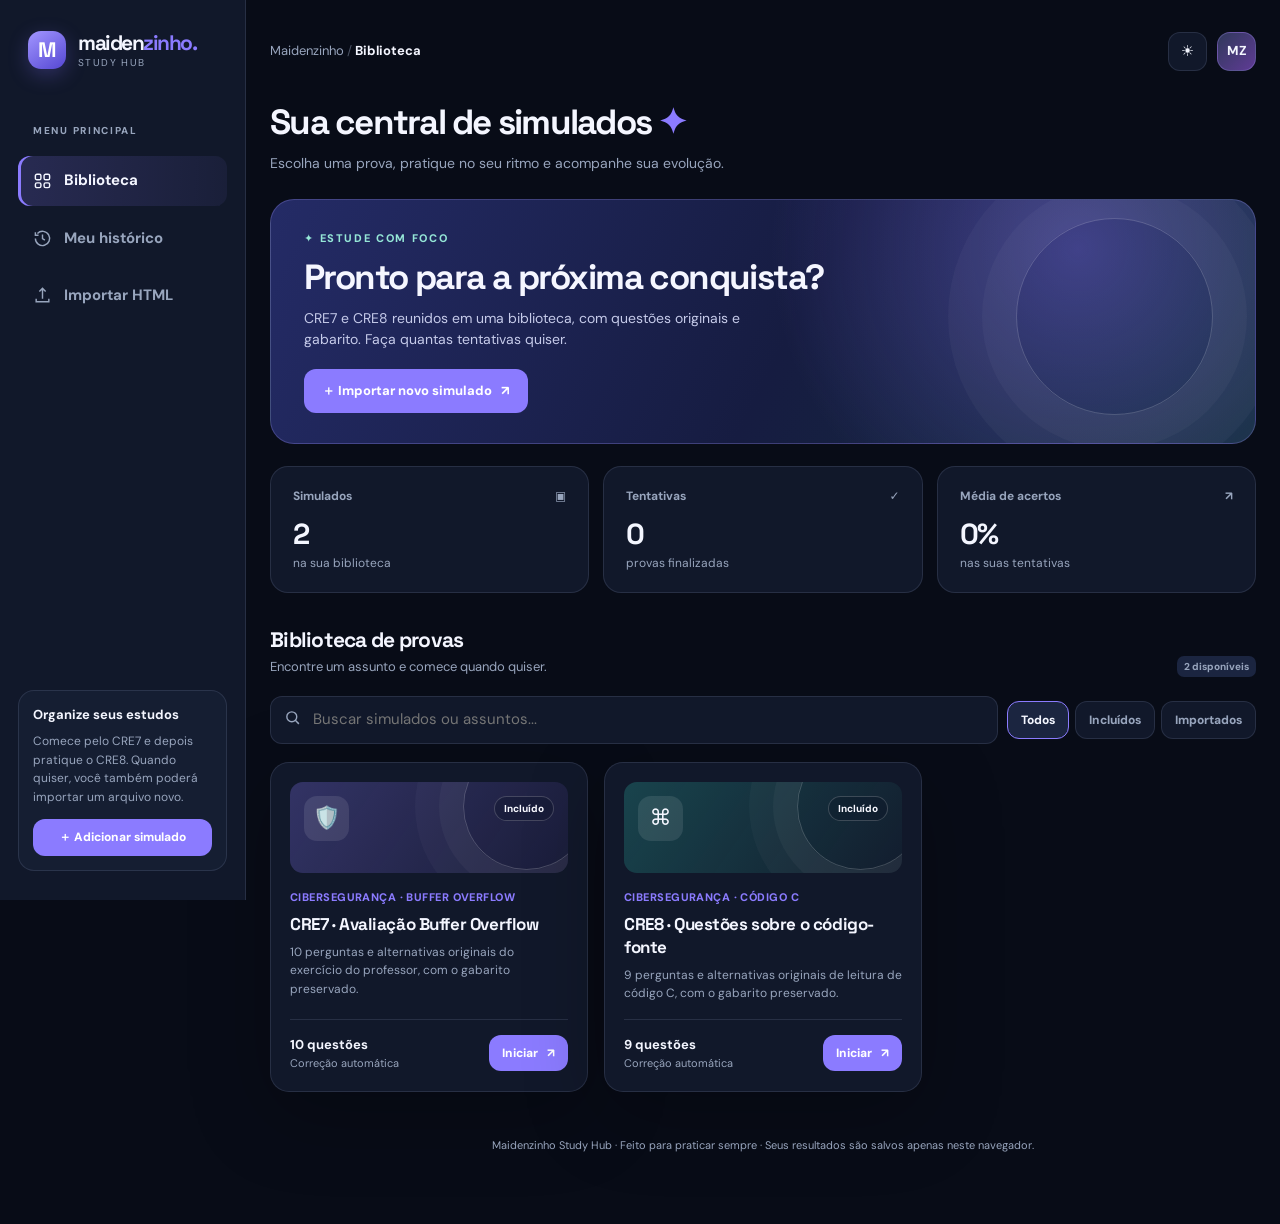
==== simulados/index.html @ 7246db3d "melhorado" ====
<!doctype html><html lang="pt-BR" data-theme="dark"><head><meta charset="UTF-8"><meta name="viewport" content="width=device-width,initial-scale=1"><meta name="theme-color" content="#080c17"><meta name="description" content="Biblioteca dedicada aos simulados CRE7 e CRE8, com correção automática e histórico."><title>Maidenzinho · Simulados</title><style>
@import url('https://fonts.googleapis.com/css2?family=DM+Sans:wght@400;500;600;700;800&family=Space+Grotesk:wght@500;600;700&display=swap');
:root{color-scheme:dark;--bg:#080c17;--panel:#11182a;--panel2:#151e32;--ink:#f4f6ff;--muted:#98a5bd;--line:rgba(170,185,222,.14);--accent:#8b7bff;--accent2:#39d6bf;--ok:#49d9a1;--bad:#ff808f;--warn:#f5c97b;--shadow:0 22px 80px rgba(0,0,0,.25);--input:#0e1524;--chip:#1b2540}
html[data-theme="light"]{color-scheme:light;--bg:#f3f5fb;--panel:#fff;--panel2:#f8faff;--ink:#202942;--muted:#627087;--line:rgba(64,82,128,.15);--accent:#6358dc;--accent2:#087f75;--ok:#088453;--bad:#b63851;--warn:#9c650b;--shadow:0 16px 48px rgba(35,55,105,.07);--input:#f8f9ff;--chip:#f0f1fa}
*{box-sizing:border-box}html{scroll-behavior:smooth}body{margin:0;background:var(--bg);color:var(--ink);font:15px/1.55 'DM Sans',system-ui,sans-serif}button,input,select{font:inherit}button{cursor:pointer}a{color:inherit}button:focus-visible,input:focus-visible,select:focus-visible,.card:focus-visible{outline:3px solid var(--accent);outline-offset:3px}
.shell{display:grid;grid-template-columns:246px minmax(0,1fr);min-height:100vh}.sidebar{border-right:1px solid var(--line);padding:29px 18px;background:var(--panel);position:sticky;top:0;height:100vh;display:flex;flex-direction:column;gap:8px}.brand{display:flex;align-items:center;gap:12px;text-decoration:none;padding:0 10px 34px}.brand-icon{height:38px;width:38px;border-radius:13px;display:grid;place-items:center;color:#fff;font:700 21px 'Space Grotesk',sans-serif;background:linear-gradient(145deg,#a296ff,#5547d3);box-shadow:0 6px 20px #8272ff44}.brand-name{font:700 21px 'Space Grotesk',sans-serif;letter-spacing:-.07em}.brand-name span{color:var(--accent)}.brand small{display:block;font-size:10px;letter-spacing:.14em;color:var(--muted);margin-top:-2px}.side-label{text-transform:uppercase;letter-spacing:.17em;font-size:10px;color:var(--muted);font-weight:800;padding:10px 15px}.nav{border:0;color:var(--muted);background:none;text-align:left;padding:13px 15px;border-radius:12px;display:flex;align-items:center;gap:12px;font-weight:700;width:100%}.nav:hover{background:var(--chip);color:var(--ink)}.nav.active{background:linear-gradient(92deg,rgba(139,123,255,.19),rgba(139,123,255,.07));color:var(--ink);box-shadow:inset 3px 0 var(--accent)}.nav svg{width:19px;height:19px;stroke-width:1.8}.side-bottom{margin-top:auto;border:1px solid var(--line);padding:14px;border-radius:16px;background:var(--panel2)}.side-bottom strong{display:block;font-size:13px}.side-bottom p{font-size:12px;color:var(--muted);margin:7px 0 13px}.side-bottom button{width:100%}.main{min-width:0;padding:32px max(24px,calc((100vw - 1280px)/5)) 70px;max-width:1530px;width:100%;margin:auto}.topbar{display:flex;justify-content:space-between;align-items:center;gap:15px;margin-bottom:32px}.breadcrumbs{font-size:13px;color:var(--muted)}.breadcrumbs b{color:var(--ink);font-weight:700}.topactions{display:flex;align-items:center;gap:10px}.iconbtn{height:39px;width:39px;border:1px solid var(--line);background:var(--panel);color:var(--ink);border-radius:12px;display:grid;place-items:center}.iconbtn:hover{border-color:var(--accent)}.avatar{height:39px;width:39px;border-radius:13px;background:linear-gradient(135deg,#30395b,#5f3b95);border:1px solid #9a89e755;display:grid;place-items:center;font-weight:800;font-size:13px}.main-title{font:700 clamp(26px,3vw,35px)/1.13 'Space Grotesk',sans-serif;letter-spacing:-.05em;margin:0}.sub{color:var(--muted);font-size:14px;margin:10px 0 0}.hero{background:radial-gradient(circle at 82% 20%,rgba(134,112,255,.38),transparent 37%),linear-gradient(117deg,#242b66,#161c41 53%,#152f3f);border:1px solid rgba(167,155,255,.26);border-radius:24px;padding:30px 33px;min-height:210px;position:relative;overflow:hidden;display:flex;align-items:center;margin:25px 0 22px;color:#f5f6ff}.hero:after{content:'';position:absolute;right:42px;top:18px;width:195px;height:195px;border:1px solid #ffffff30;border-radius:50%;box-shadow:0 0 0 34px #ffffff08,0 0 0 68px #ffffff08}.hero .hero-copy{position:relative;z-index:1;max-width:570px}.hero .eyebrow{font-size:11px;font-weight:800;letter-spacing:.15em;color:#95e7d7;text-transform:uppercase}.hero h2{font:700 clamp(26px,3vw,35px)/1.15 'Space Grotesk',system-ui,sans-serif;letter-spacing:-.045em;margin:10px 0}.hero p{color:#c6cbea;max-width:480px;margin:0 0 18px;font-size:14px}.btn{display:inline-flex;align-items:center;justify-content:center;gap:9px;border:1px solid transparent;background:var(--accent);color:white;border-radius:12px;padding:11px 17px;font-size:13px;font-weight:800;text-decoration:none;white-space:nowrap;transition:filter .15s,transform .15s}.btn:hover{filter:brightness(1.1);transform:translateY(-1px)}.btn.secondary{color:var(--ink);background:var(--panel2);border-color:var(--line)}.btn.ghost{color:var(--ink);background:transparent;border-color:var(--line)}.btn.text{background:transparent;color:var(--accent);border:0;padding:5px 0}.btn.small{padding:8px 12px;font-size:12px}.btn:disabled{opacity:.5;cursor:not-allowed;transform:none}.stats{display:grid;grid-template-columns:repeat(3,minmax(0,1fr));gap:14px;margin:20px 0 33px}.stat{background:var(--panel);border:1px solid var(--line);border-radius:18px;padding:20px 22px;min-width:0}.stat-top{font-weight:700;color:var(--muted);font-size:12px;display:flex;justify-content:space-between;align-items:center}.stat-top svg{width:19px;height:19px;stroke:var(--accent)}.stat-value{font:700 29px 'Space Grotesk',system-ui,sans-serif;margin:9px 0 2px;letter-spacing:-.055em}.stat-desc{font-size:12px;color:var(--muted)}.section-head{display:flex;justify-content:space-between;align-items:end;gap:20px;margin-bottom:19px}.section-head h2{font:700 21px 'Space Grotesk',system-ui,sans-serif;letter-spacing:-.035em;margin:0 0 4px}.section-head p{color:var(--muted);font-size:13px;margin:0}.toolbar{display:flex;gap:9px;align-items:center;flex-wrap:wrap;margin-bottom:18px}.searchbox{position:relative;flex:1;min-width:220px}.searchbox svg{position:absolute;top:13px;left:14px;width:17px;height:17px;color:var(--muted)}.searchbox input,.field{width:100%;border:1px solid var(--line);border-radius:12px;background:var(--panel);color:var(--ink);padding:11px 13px;outline:0}.searchbox input{padding-left:42px}.searchbox input:focus,.field:focus{border-color:var(--accent)}.filters{display:flex;gap:6px;flex-wrap:wrap}.chip{padding:9px 13px;border:1px solid var(--line);background:var(--panel);color:var(--muted);border-radius:12px;font-size:12px;font-weight:800}.chip.active{background:var(--chip);border-color:var(--accent);color:var(--ink)}.cards{display:grid;grid-template-columns:repeat(3,minmax(0,1fr));gap:16px}.quiz-card{min-width:0;display:flex;flex-direction:column;background:var(--panel);border:1px solid var(--line);border-radius:19px;padding:19px;transition:transform .15s,border-color .15s;box-shadow:var(--shadow)}.quiz-card:hover{transform:translateY(-3px);border-color:rgba(139,123,255,.55)}.card-art{height:91px;border-radius:13px;margin-bottom:16px;display:flex;justify-content:space-between;align-items:flex-start;padding:14px;background:linear-gradient(125deg,rgba(139,123,255,.28),rgba(94,68,171,.12));position:relative;overflow:hidden}.card-art::after{content:'';position:absolute;right:-22px;top:-39px;width:125px;height:125px;border:1px solid #ffffff33;border-radius:50%;box-shadow:0 0 0 24px #ffffff09,0 0 0 48px #ffffff07}.card-art.teal{background:linear-gradient(125deg,rgba(49,208,188,.24),rgba(39,99,101,.08))}.card-art.orange{background:linear-gradient(125deg,rgba(244,169,99,.22),rgba(117,63,85,.1))}.card-art.blue{background:linear-gradient(125deg,rgba(65,135,227,.25),rgba(59,57,141,.12))}.art-icon{width:45px;height:45px;border-radius:13px;background:#ffffff19;display:grid;place-items:center;font-size:22px}.origin{background:#09102245;border:1px solid #ffffff30;border-radius:999px;padding:4px 9px;font-size:10px;font-weight:800;color:#f7f8ff;z-index:1}.cardmeta{font-size:11px;font-weight:800;letter-spacing:.04em;color:var(--accent);text-transform:uppercase}.quiz-card h3{font:700 17px/1.35 'Space Grotesk',system-ui,sans-serif;margin:7px 0;letter-spacing:-.025em}.quiz-card p{color:var(--muted);font-size:12px;line-height:1.55;margin:0 0 15px;flex:1;min-height:38px}.card-foot{display:flex;justify-content:space-between;align-items:center;gap:10px;border-top:1px solid var(--line);padding-top:15px}.details{color:var(--muted);font-size:11px}.details strong{font-size:13px;color:var(--ink)}.card-actions{display:flex;gap:7px;align-items:center}.tiny-action{border:0;background:transparent;color:var(--muted);font-size:17px;padding:7px;border-radius:9px}.tiny-action:hover{background:var(--chip);color:var(--ink)}.empty{background:var(--panel);border:1px dashed var(--line);text-align:center;border-radius:18px;padding:40px 20px;color:var(--muted)}.empty h3{color:var(--ink);margin:8px 0}.notice{border:1px solid var(--line);border-radius:13px;background:var(--panel2);padding:12px 15px;font-size:12px;color:var(--muted)}.notice b{color:var(--ink)}
.view[hidden]{display:none!important}.drop{border:2px dashed rgba(139,123,255,.37);background:linear-gradient(135deg,rgba(139,123,255,.08),rgba(57,214,191,.035));border-radius:19px;padding:42px 25px;text-align:center;cursor:pointer}.drop.drag{border-color:var(--accent2);background:rgba(57,214,191,.1)}.drop .dropicon{font-size:37px;margin-bottom:10px}.drop h3{margin:0 0 5px;font:700 20px 'Space Grotesk'}.drop p{color:var(--muted);font-size:13px}.import-cols{display:grid;grid-template-columns:1.1fr 1fr;gap:18px;margin-top:18px}.panel{border:1px solid var(--line);border-radius:18px;background:var(--panel);padding:22px}.panel h3{margin:0 0 10px;font:700 17px 'Space Grotesk'}.panel p,.panel li{font-size:13px;color:var(--muted)}.panel code{font-size:12px;color:var(--accent2)}.history-row{display:flex;align-items:center;gap:15px;padding:18px 4px;border-bottom:1px solid var(--line)}.history-bubble{border-radius:12px;height:42px;width:42px;display:grid;place-items:center;background:var(--chip);font-size:19px}.history-name{font-weight:800;font-size:14px}.history-date{font-size:12px;color:var(--muted)}.history-score{margin-left:auto;text-align:right}.history-score strong{display:block;font:700 21px 'Space Grotesk'}.tag{display:inline-block;background:var(--chip);border-radius:7px;padding:3px 7px;font-size:10px;color:var(--muted);font-weight:800}
.runner-shell{display:grid;grid-template-columns:minmax(0,1fr) 245px;gap:19px;align-items:start}.exam-head{border:1px solid var(--line);border-radius:18px;background:var(--panel);padding:19px 23px;margin-bottom:15px}.exam-head h2{font:700 23px 'Space Grotesk',system-ui,sans-serif;letter-spacing:-.04em;margin:6px 0}.progress-track{height:7px;background:var(--chip);border-radius:999px;overflow:hidden;margin:14px 0 7px}.progress-fill{height:100%;background:linear-gradient(90deg,var(--accent),var(--accent2));transition:width .2s}.exam-toolbar{display:flex;justify-content:space-between;align-items:center;gap:10px;color:var(--muted);font-size:12px;font-weight:700}.question-wrap{background:var(--panel);border:1px solid var(--line);padding:26px;border-radius:18px;min-height:340px}.q-kicker{font-weight:800;letter-spacing:.12em;text-transform:uppercase;color:var(--accent);font-size:11px}.q-text{font-size:17px;line-height:1.64;font-weight:700;margin:12px 0 24px;white-space:pre-wrap;overflow-wrap:anywhere}.q-text code,.opt-text code{font:13px/1.6 ui-monospace,SFMono-Regular,Consolas,monospace;background:var(--input);border:1px solid var(--line);padding:2px 5px;border-radius:5px;color:var(--accent2)}.q-text pre{background:#0c1426;color:#e9f0ff;border:1px solid #273850;border-radius:12px;padding:15px;white-space:pre-wrap;overflow-wrap:anywhere;font:13px/1.55 ui-monospace,SFMono-Regular,Consolas,monospace;overflow:auto}.opt{display:flex;gap:13px;align-items:flex-start;padding:14px 15px;border-radius:12px;border:1px solid var(--line);margin-bottom:10px;cursor:pointer;transition:background .15s,border-color .15s}.opt:hover{border-color:var(--accent)}.opt input{accent-color:var(--accent);margin-top:5px;flex:none}.opt.selected{border-color:var(--accent);background:rgba(139,123,255,.09)}.opt.good{border-color:var(--ok);background:rgba(73,217,161,.1)}.opt.bad{border-color:var(--bad);background:rgba(255,128,143,.08)}.opt .letter{font-weight:900;font-size:12px;flex:none;background:var(--chip);width:25px;height:25px;border-radius:8px;display:grid;place-items:center}.opt-text{font-size:13px;line-height:1.6;white-space:pre-wrap;overflow-wrap:anywhere}.feedback{padding:15px;background:var(--panel2);border:1px solid var(--line);border-radius:13px;font-size:13px;margin-top:18px}.feedback h4{margin:0 0 5px}.feedback p{margin:5px 0;color:var(--muted)}.runner-actions{display:flex;justify-content:space-between;gap:10px;margin:16px 0}.runner-actions .right{display:flex;gap:8px}.side-exam{background:var(--panel);border:1px solid var(--line);border-radius:18px;padding:18px;position:sticky;top:24px}.side-exam h3{margin:0;font:700 16px 'Space Grotesk'}.side-exam p{font-size:12px;color:var(--muted);margin:5px 0 15px}.q-grid{display:grid;grid-template-columns:repeat(5,1fr);gap:7px}.qnav{aspect-ratio:1;border-radius:9px;border:1px solid var(--line);background:var(--panel2);color:var(--muted);font-size:12px;font-weight:800}.qnav.answered{color:var(--ink);background:rgba(139,123,255,.17);border-color:#8b7bff70}.qnav.current{border:2px solid var(--accent)}.qnav.right{background:rgba(73,217,161,.14);border-color:var(--ok)}.qnav.wrong{background:rgba(255,128,143,.1);border-color:var(--bad)}.qnav.flagged:after{content:'•';color:var(--warn);position:absolute;transform:translate(7px,-8px)}.qnav{position:relative}.status-key{display:flex;flex-wrap:wrap;gap:9px;margin-top:14px;color:var(--muted);font-size:10px}.status-key span{display:flex;align-items:center;gap:5px}.dot{height:7px;width:7px;border-radius:3px;background:var(--chip);border:1px solid var(--line)}.dot.purple{background:var(--accent)}.dot.green{background:var(--ok)}.result-head{text-align:center;padding:34px 20px;background:radial-gradient(circle at 50% 15%,rgba(139,123,255,.14),transparent 47%),var(--panel);border:1px solid var(--line);border-radius:20px}.result-score{font:800 68px/1 'Space Grotesk',system-ui,sans-serif;letter-spacing:-.06em;margin:14px 0}.result-head h2{font:700 25px 'Space Grotesk',system-ui,sans-serif;margin:0 0 8px}.result-head p{color:var(--muted);margin:0 0 20px}.result-metrics{display:flex;justify-content:center;gap:10px;flex-wrap:wrap;margin:18px 0}.metric{padding:12px 18px;background:var(--panel2);border-radius:12px;min-width:115px}.metric b{font-size:17px;display:block}.metric span{color:var(--muted);font-size:11px}.result-review{margin-top:22px}.result-review details{border:1px solid var(--line);background:var(--panel);border-radius:12px;padding:14px 16px;margin:8px 0}.result-review summary{cursor:pointer;font-weight:700;font-size:13px}.result-review p{font-size:12px;color:var(--muted);white-space:pre-wrap}.modal-back{position:fixed;inset:0;background:#040818bd;backdrop-filter:blur(8px);z-index:10;display:grid;place-items:center;padding:15px}.modal-back[hidden]{display:none}.modal{border:1px solid var(--line);background:var(--panel);border-radius:20px;width:min(960px,100%);height:min(770px,92vh);box-shadow:0 35px 100px #0008;display:flex;flex-direction:column;overflow:hidden}.modal-top{display:flex;justify-content:space-between;align-items:center;padding:15px 20px;border-bottom:1px solid var(--line)}.modal-top strong{font:700 18px 'Space Grotesk'}.legacy-frame{width:100%;flex:1;border:0;background:white}.toast{position:fixed;right:22px;bottom:21px;background:#26335b;color:#fff;border:1px solid #a397ff88;border-radius:13px;padding:13px 17px;box-shadow:0 10px 30px #0005;z-index:20;font-size:13px;max-width:350px}.toast[hidden]{display:none}.footer{margin-top:45px;text-align:center;color:var(--muted);font-size:11px}
@media(max-width:1180px){.cards{grid-template-columns:repeat(2,minmax(0,1fr))}}@media(max-width:900px){.shell{grid-template-columns:1fr}.sidebar{position:static;height:auto;flex-direction:row;align-items:center;gap:5px;padding:12px 16px;overflow:auto}.brand{padding:0;margin-right:auto}.brand small,.side-label,.side-bottom{display:none}.nav{width:auto;padding:10px 12px;white-space:nowrap;font-size:12px}.nav svg{width:16px}.main{padding:24px 18px 60px}.runner-shell{grid-template-columns:1fr}.side-exam{position:static;order:-1}.q-grid{grid-template-columns:repeat(10,1fr)}.hero:after{right:-90px}}@media(max-width:640px){.sidebar{gap:1px}.brand-icon{width:34px;height:34px}.brand-name{font-size:18px}.nav{font-size:0;gap:0;padding:11px}.nav svg{width:20px;height:20px}.topbar{margin-bottom:24px}.hero{padding:25px 21px;min-height:230px}.hero:after{opacity:.55}.hero-copy{max-width:95%}.stats{grid-template-columns:repeat(3,1fr);gap:8px}.stat{padding:12px}.stat-value{font-size:24px}.stat-desc{font-size:10px}.stat-top{font-size:10px}.stat-top svg{display:none}.cards{grid-template-columns:1fr}.section-head{align-items:start;flex-direction:column}.import-cols{grid-template-columns:1fr}.question-wrap{padding:18px}.q-text{font-size:15px}.runner-actions{flex-wrap:wrap}.q-grid{grid-template-columns:repeat(7,1fr)}.history-row{gap:10px}.side-exam{padding:13px}.btn{padding:10px 12px}.topactions .avatar{display:none}}@media(prefers-reduced-motion:reduce){*{scroll-behavior:auto!important;transition:none!important}}@media print{.sidebar,.topbar,.runner-actions,.side-exam,.toast{display:none!important}.shell{display:block}.main{padding:0}.question-wrap{break-inside:avoid}}

</style></head><body>
<div class="shell"><aside class="sidebar"><a class="brand" href="index.html"><span class="brand-icon">M</span><span><span class="brand-name">maiden<span>zinho.</span></span><small>STUDY HUB</small></span></a><div class="side-label">MENU PRINCIPAL</div>
<button class="nav active" data-view="library"><svg viewBox="0 0 24 24" fill="none" stroke="currentColor"><rect x="3" y="4" width="7" height="7" rx="2"/><rect x="14" y="4" width="7" height="7" rx="2"/><rect x="3" y="15" width="7" height="6" rx="2"/><rect x="14" y="15" width="7" height="6" rx="2"/></svg>Biblioteca</button>
<button class="nav" data-view="history"><svg viewBox="0 0 24 24" fill="none" stroke="currentColor"><path d="M3 12a9 9 0 1 0 2.6-6.4M3 4v4h4M12 7v5l3 2"/></svg>Meu histórico</button>
<button class="nav" data-view="import"><svg viewBox="0 0 24 24" fill="none" stroke="currentColor"><path d="M12 16V3m-4 4 4-4 4 4M4 16v4h16v-4"/></svg>Importar HTML</button><div class="side-bottom"><strong>Organize seus estudos</strong><p>Comece pelo CRE7 e depois pratique o CRE8. Quando quiser, você também poderá importar um arquivo novo.</p><button class="btn small" data-view="import">＋ Adicionar simulado</button></div></aside>
<main class="main"><div class="topbar"><div class="breadcrumbs">Maidenzinho <span style="opacity:.45">/</span> <b id="crumb">Biblioteca</b></div><div class="topactions"><button class="iconbtn" id="theme-btn" aria-label="Alternar tema" title="Modo claro/escuro">☀</button><div class="avatar" title="Minha área de estudos">MZ</div></div></div>
<section class="view" id="view-library"><header><h1 class="main-title">Sua central de simulados <span style="color:var(--accent)">✦</span></h1><p class="sub">Escolha uma prova, pratique no seu ritmo e acompanhe sua evolução.</p></header><div class="hero"><div class="hero-copy"><div class="eyebrow">✦ ESTUDE COM FOCO</div><h2>Pronto para a próxima conquista?</h2><p>CRE7 e CRE8 reunidos em uma biblioteca, com questões originais e gabarito. Faça quantas tentativas quiser.</p><button class="btn" data-view="import">＋ Importar novo simulado <span>↗</span></button></div></div>
<div class="stats"><div class="stat"><div class="stat-top">Simulados <span>▣</span></div><div class="stat-value" id="stat-quizzes">2</div><div class="stat-desc">na sua biblioteca</div></div><div class="stat"><div class="stat-top">Tentativas <span>✓</span></div><div class="stat-value" id="stat-done">0</div><div class="stat-desc">provas finalizadas</div></div><div class="stat"><div class="stat-top">Média de acertos <span>↗</span></div><div class="stat-value" id="stat-avg">0%</div><div class="stat-desc">nas suas tentativas</div></div></div>
<div class="section-head"><div><h2>Biblioteca de provas</h2><p>Encontre um assunto e comece quando quiser.</p></div><span class="tag" id="card-count">Carregando...</span></div><div class="toolbar"><div class="searchbox"><svg viewBox="0 0 24 24" fill="none" stroke="currentColor" stroke-width="2"><circle cx="11" cy="11" r="7"/><path d="m16 16 5 5"/></svg><input id="search" type="search" aria-label="Buscar simulados" placeholder="Buscar simulados ou assuntos..." autocomplete="off"></div><div class="filters"><button class="chip active" data-filter="Todos">Todos</button><button class="chip" data-filter="Incluídos">Incluídos</button><button class="chip" data-filter="Importados">Importados</button></div></div><div id="library-cards" class="cards"></div></section>
<section class="view" id="view-import" hidden><h1 class="main-title">Importar simulados</h1><p class="sub" style="margin-bottom:23px">Se quiser estudar outras provas futuramente, importe um HTML ou JSON manualmente. A biblioteca inicial contém somente CRE7 e CRE8.</p><input type="file" id="file-input" accept=".html,.htm,.json,text/html,application/json" multiple hidden><div class="drop" id="drop-zone" role="button" tabindex="0"><div class="dropicon">📤</div><h3>Arraste arquivos HTML para cá</h3><p>Ou clique para escolher um ou mais arquivos do computador.</p><button class="btn">Escolher arquivos</button><p style="font-size:11px;margin-bottom:0">Aceita .html, .htm e .json</p></div><div class="import-cols"><div class="panel"><h3>✨ Formatos compatíveis</h3><p><b>HTML de questões</b> com lista <code>const DATA = [...]</code>; HTML com <code>&lt;script id="quiz-data" type="application/json"&gt;</code>; e JSON com perguntas/alternativas/gabaritos.</p><p>Se o HTML possuir outro sistema de questões, ele abrirá no <b>visualizador de HTML original</b>, sem executar scripts com acesso aos dados deste portal.</p></div><div class="panel"><h3>💾 Onde os arquivos ficam?</h3><p>Os arquivos importados são mantidos no armazenamento local do navegador (IndexedDB). Não são enviados automaticamente ao GitHub nem compartilhados com outros aparelhos.</p><p>A importação é local neste navegador. O catálogo inicial desta versão contém apenas CRE7 e CRE8.</p></div></div><div class="panel" style="margin-top:16px"><h3>Modelo para criar novas provas</h3><p>Os simulados <code>cre7.html</code> e <code>cre8.html</code> estão incluídos e disponíveis separadamente.</p><a class="btn secondary small" href="cre7.html">Abrir CRE7 ↗</a> <a class="btn secondary small" href="cre8.html">Abrir CRE8 ↗</a></div></section>
<section class="view" id="view-history" hidden><div class="section-head"><div><h1 class="main-title">Seu histórico</h1><p class="sub">Suas tentativas e evolução ficam disponíveis neste navegador.</p></div><button id="clear-history" class="btn secondary small">Limpar histórico</button></div><div class="panel" id="history-list"></div></section>
<section class="view" id="view-exam" hidden><div class="exam-head"><div class="exam-toolbar"><span id="exam-sub">Simulado</span><button class="btn text" id="btn-back">← Voltar à biblioteca</button></div><h2 id="exam-title">Simulado</h2><div class="progress-track"><div class="progress-fill" id="exam-progress" style="width:0%"></div></div><div class="exam-toolbar"><span id="exam-count">0 respondidas</span><span>⏱ <span id="exam-time">00:00</span></span></div></div><div class="runner-shell"><div><div class="question-wrap"><div class="exam-toolbar"><span id="exam-index">QUESTÃO 1 / 10</span><span id="q-mode">Assinale uma alternativa</span></div><div class="q-text" id="question-text"></div><div id="option-list"></div><div class="feedback" id="feedback" hidden></div></div><div class="runner-actions"><button id="btn-flag" class="btn secondary">☆ Marcar para revisar</button><div class="right"><button id="btn-prev" class="btn secondary">← Anterior</button><button id="btn-next" class="btn">Próxima →</button></div></div><button id="btn-finish" class="btn" style="width:100%;background:linear-gradient(110deg,#7666ed,#4eaeaa)">Finalizar e corrigir prova ✓</button></div><aside class="side-exam"><h3>Navegue pelas questões</h3><p>Você pode responder em qualquer ordem.</p><div class="q-grid" id="qnav-grid"></div><div class="status-key"><span><i class="dot purple"></i>Respondida</span><span><i class="dot"></i>Pendente</span></div><p><b id="nav-remaining">0 pendentes</b></p></aside></div></section>
<section class="view" id="view-result" hidden><div class="result-head"><div style="font-size:40px">🏅</div><h2>Simulado finalizado!</h2><p id="result-name">Simulado</p><div class="result-score" id="result-score">0%</div><b id="result-label">0/10 acertos</b><div class="result-metrics"><div class="metric"><b id="result-correct">0</b><span>Corretas</span></div><div class="metric"><b id="result-wrong">0</b><span>Incorretas</span></div><div class="metric"><b id="result-pending">0</b><span>Em branco</span></div><div class="metric"><b id="result-duration">00:00</b><span>Tempo</span></div></div><div style="display:flex;gap:10px;justify-content:center;flex-wrap:wrap"><button class="btn" id="result-review">Revisar questões</button><button class="btn secondary" id="result-library">Voltar à biblioteca</button></div></div><div class="result-review"><div class="section-head"><div><h2>Correção comentada</h2><p>Confira questão por questão e identifique os pontos de revisão.</p></div></div><div id="review-list"></div></div></section><footer class="footer">Maidenzinho Study Hub · Feito para praticar sempre · Seus resultados são salvos apenas neste navegador.</footer></main></div>
<div class="modal-back" id="legacy-modal" hidden><div class="modal"><div class="modal-top"><strong id="legacy-title">HTML original</strong><div style="display:flex;gap:9px"><a id="legacy-original" href="#" target="_blank" rel="noopener" class="btn secondary small">Abrir página original ↗</a><button class="iconbtn" id="close-legacy" aria-label="Fechar">✕</button></div></div><iframe class="legacy-frame" id="legacy-frame" title="Simulado HTML original" sandbox="allow-scripts allow-forms allow-modals" referrerpolicy="no-referrer"></iframe></div></div><div class="toast" id="toast" role="status" hidden></div>
<script id="embedded-quizzes" type="application/json">[{"id": "cre7", "title": "CRE7 · Avaliação Buffer Overflow", "desc": "10 perguntas e alternativas originais do exercício do professor, com o gabarito preservado.", "category": "Cibersegurança · Buffer overflow", "art": "purple", "questions": [{"cre": "CRE7", "no": 1, "q": "O que acontece quando o usuário digita mais de 9 caracteres (sem contar o '\\0') no campo de nome de usuário?", "options": ["O programa automaticamente trunca a entrada para 9 caracteres e adiciona o terminador '\\0', descartando os caracteres extras que foram digitados pelo usuário no terminal.", "A função scanf retorna um código de erro e o programa continua solicitando o nome de usuário até que o usuário digite uma entrada com no máximo 9 caracteres válidos.", "Os caracteres excedentes são escritos além do limite do array buffer_usuario, invadindo a área de memória da variável seguinte, que é a variável senha contendo \"s3nha\".", "Um erro de execução (segmentation fault) ocorre imediatamente, fazendo com que o programa seja encerrado pelo sistema operacional antes de processar a entrada do usuário.", "Os caracteres extras são armazenados em um buffer temporário do sistema operacional e serão lidos na próxima chamada de scanf, preenchendo automaticamente o campo senha."], "correct": 2}, {"cre": "CRE7", "no": 2, "q": "Qual é o impacto de segurança mais grave desta vulnerabilidade de buffer overflow no contexto deste programa de autenticação?", "options": ["Permite bypass completo da autenticação, onde um atacante pode ganhar acesso ao sistema definindo sua própria senha através do overflow, comprometendo totalmente a segurança do controle de acesso.", "Causa negação de serviço (DoS) ao corromper a memória do programa, fazendo com que ele trave constantemente e impedindo que usuários legítimos consigam fazer login no sistema.", "Expõe a senha original \"s3nha\" na memória para outros processos do sistema, permitindo que programas maliciosos leiam credenciais através de ataques de leitura de memória compartilhada.", "Permite a execução de código arbitrário através da injeção de shellcode no buffer, dando ao atacante controle total sobre o sistema operacional e acesso root ao servidor.", "Corrompe o arquivo de log do sistema ao sobrescrever ponteiros de arquivo, impedindo a auditoria de acessos e impossibilitando a detecção de tentativas de invasão não autorizadas."], "correct": 0}, {"cre": "CRE7", "no": 3, "q": "Se um atacante digitar \"AAAAAAAAAA123456\" (10 As seguidos de \"123456\") como nome de usuário, o que acontecerá com a variável senha?", "options": ["A variável senha conterá \"AAAAAAAAAAa\" devido ao overflow parcial, onde apenas os primeiros caracteres são sobrescritos e o resto do valor original é preservado na memória.", "A variável senha manterá seu valor original \"s3nha\" intacto, pois está protegida por um mecanismo de segurança do compilador que impede a sobrescrita de strings inicializadas.", "A variável senha se tornará uma string vazia, pois o overflow causa a inserção de múltiplos caracteres nulos '\\0' que terminam a string prematuramente no primeiro byte.", "A variável senha apontará para um endereço de memória inválido, causando um erro quando a função strcmp tentar acessá-la para fazer a comparação com buffer_senha.", "A variável senha será sobrescrita e passará a conter \"123456\" (com o '\\0' implícito), substituindo completamente o valor original \"s3nha\" que estava armazenado anteriormente."], "correct": 4}, {"cre": "CRE7", "no": 4, "q": "Se o programa fosse compilado com proteções modernas como stack canaries, como isso afetaria a exploração do buffer overflow?", "options": ["Os stack canaries criariam cópias de backup de todas as variáveis antes de cada scanf, restaurando os valores originais caso um overflow seja detectado após a leitura.", "Os stack canaries reorganizariam automaticamente as variáveis na memória em tempo de execução, colocando buffers após variáveis críticas para prevenir que overflows as alcancem.", "Os stack canaries criptografariam todas as strings na pilha, incluindo senhas, tornando impossível para o atacante saber qual valor usar para sobrescrever a variável senha.", "Os stack canaries limitariam automaticamente todas as operações de scanf para o tamanho correto do buffer, convertendo scanf(\"%s\") em scanf(\"%9s\") durante a compilação.", "Os stack canaries detectariam a modificação não autorizada da pilha causada pelo overflow e abortariam o programa antes que o atacante pudesse explorar a vulnerabilidade com sucesso."], "correct": 4}, {"cre": "CRE7", "no": 5, "q": "Por que a organização sequencial das variáveis buffer_usuario, senha e buffer_senha na memória é crítica para esta vulnerabilidade?", "options": ["Porque a função strcmp compara não apenas buffer_senha com senha, mas também verifica buffer_usuario, criando uma dependência entre todas as três variáveis do programa.", "Porque o sistema operacional aloca essas variáveis em páginas de memória protegidas, e a ordem determina quais permissões de leitura e escrita cada variável receberá na execução.", "Porque em C as variáveis locais são alocadas sequencialmente na pilha, permitindo que o overflow de buffer_usuario sobrescreva o conteúdo de senha, alterando a senha correta do sistema.", "Porque a biblioteca string.h requer que todas as variáveis do tipo char array sejam declaradas em sequência para que as funções de manipulação de strings funcionem corretamente.", "Porque o compilador otimiza o código colocando essas variáveis em registradores adjacentes, fazendo com que uma sobrescreva a outra quando há overflow de dados no processador."], "correct": 2}, {"cre": "CRE7", "no": 6, "q": "Após explorar o buffer overflow alterando a senha através do campo de usuário, o que o atacante precisa digitar no campo senha para conseguir acesso?", "options": ["O atacante precisa digitar uma string vazia ou apenas espaços em branco, pois o overflow insere caracteres nulos que fazem ambas as variáveis serem interpretadas como vazias.", "O atacante não precisa digitar nada no campo senha, pode apenas pressionar Enter, pois o overflow faz com que buffer_senha e senha apontem para o mesmo endereço.", "O atacante precisa digitar exatamente a mesma sequência de caracteres que ele usou para sobrescrever a variável senha através do overflow, garantindo que strcmp retorne 0.", "O atacante deve digitar a senha original \"s3nha\", pois o buffer overflow apenas desabilita a verificação de senha mas não altera o valor esperado pela comparação.", "O atacante pode digitar qualquer senha, pois o buffer overflow corrompe a função strcmp, fazendo com que ela sempre retorne 0 independentemente dos valores comparados."], "correct": 2}, {"cre": "CRE7", "no": 7, "q": "Se um atacante souber que pode sobrescrever a senha mas não souber a ordem exata das variáveis na memória, qual estratégia ele poderia usar?", "options": ["Ele poderia testar diferentes tamanhos de entrada no campo usuário, começando com 10 caracteres e aumentando gradualmente, observando quando consegue alterar o comportamento do programa.", "Ele deveria compilar o mesmo código em seu computador com as mesmas flags, pois o layout de memória é determinado pelo código fonte e será idêntico em qualquer compilação.", "Ele poderia usar caracteres especiais como '\\n' e '\\t' no nome de usuário, pois esses caracteres fazem o scanf pular variáveis na memória e escrever diretamente na senha.", "Ele precisaria necessariamente ter acesso ao binário compilado para usar um debugger, pois é impossível explorar buffer overflow sem conhecer os endereços exatos de memória.", "Ele poderia inserir instruções assembly no campo de usuário que seriam executadas pelo processador, permitindo ler o conteúdo da memória e descobrir onde está a senha."], "correct": 0}, {"cre": "CRE7", "no": 8, "q": "Por que este tipo de vulnerabilidade é mais comum em linguagem C do que em linguagens de alto nível como Python ou Java?", "options": ["Porque C é uma linguagem compilada e os erros ocorrem em tempo de execução, enquanto Python e Java são interpretadas e detectam esses erros durante a fase de interpretação do código.", "Porque C foi desenvolvida antes dos padrões de segurança modernos serem estabelecidos, enquanto Python e Java foram criadas após 2001 quando buffer overflow já era conhecido.", "Porque C armazena strings na pilha (stack) que é vulnerável a overflow, enquanto Python e Java armazenam todas as strings no heap que possui proteções automáticas do sistema.", "Porque C usa codificação ASCII para strings enquanto Python e Java usam Unicode, e a codificação Unicode possui proteções internas contra overflow que impedem esse tipo de ataque.", "Porque C não possui verificação automática de limites de arrays, permitindo escrita além dos limites alocados, enquanto linguagens modernas verificam limites e lançam exceções em overflows."], "correct": 4}, {"cre": "CRE7", "no": 9, "q": "Qual seria a correção mais adequada para prevenir o buffer overflow neste programa?", "options": ["Converter todas as variáveis char array para ponteiros char alocados dinamicamente com malloc, permitindo que o tamanho seja ajustado conforme necessário durante a execução.", "Declarar as variáveis em ordem diferente, colocando buffer_senha antes de senha e buffer_usuario depois, impedindo que o overflow alcance a variável crítica do sistema.", "Usar scanf(\"%9s\", buffer_usuario) e scanf(\"%9s\", buffer_senha) para limitar a leitura a 9 caracteres, preservando espaço para o terminador nulo '\\0' nos buffers de tamanho 10.", "Adicionar uma chamada para fflush(stdin) após cada scanf para limpar o buffer de entrada e garantir que caracteres extras não sejam processados nas leituras seguintes.", "Aumentar o tamanho dos buffers para 100 caracteres cada, tornando muito mais difícil para um atacante inserir strings grandes o suficiente para causar overflow na prática."], "correct": 2}, {"cre": "CRE7", "no": 10, "q": "Por que a função scanf(\"%s\") é considerada insegura para leitura de strings em buffers de tamanho fixo?", "options": ["Porque scanf(\"%s\") não limita a quantidade de caracteres lidos, continuando a armazenar dados além do tamanho do buffer até encontrar um espaço ou fim de linha, causando overflow.", "Porque scanf(\"%s\") não valida o tipo de caracteres inseridos, permitindo que códigos maliciosos em hexadecimal sejam executados diretamente da entrada do usuário no buffer.", "Porque scanf(\"%s\") não adiciona o caractere nulo '\\0' ao final da string, fazendo com que as funções de manipulação de string leiam além do buffer e acessem memória inválida.", "Porque scanf(\"%s\") converte automaticamente caracteres especiais em códigos de escape, podendo expandir a entrada para um tamanho maior que o esperado e causar overflow no buffer.", "Porque scanf(\"%s\") aloca memória dinamicamente para a string lida, mas não libera essa memória após o uso, causando vazamentos que podem sobrescrever outros dados do programa."], "correct": 0}]}, {"id": "cre8", "title": "CRE8 · Questões sobre o código-fonte", "desc": "9 perguntas e alternativas originais de leitura de código C, com o gabarito preservado.", "category": "Cibersegurança · Código C", "art": "teal", "questions": [{"cre": "CRE8", "no": 1, "q": "Por que o laço de repetição while(1) é utilizado em vez de um laço for?", "options": ["Para limitar o número de tentativas de login a 10, que é o tamanho dos buffers. Após 10 loops, a condição 1 se torna inválida e o laço se encerra.", "Para garantir que o programa execute exatamente uma vez, já que a condição 1 é avaliada como verdadeira na primeira verificação e depois se torna falsa.", "Para criar um loop que se repete indefinidamente até que uma condição específica (a senha correta) seja atendida e o comando break seja executado.", "Para otimizar o uso de memória, pois o laço while consome menos recursos do processador do que um laço for ao realizar operações repetitivas de I/O.", "É um requisito da biblioteca stdio_serial.h, que exige que todas as chamadas de printf e scanf estejam contidas dentro de um laço while(1) para funcionar."], "correct": 2}, {"cre": "CRE8", "no": 2, "q": "A comparação de senhas feita pela função strcmp diferencia letras maiúsculas de minúsculas?", "options": ["Não. A função strcmp converte automaticamente ambas as strings para letras minúsculas antes de realizar a comparação, para evitar erros de digitação por parte do usuário.", "Depende da biblioteca. Na string.h padrão, ela não diferencia, mas em implementações mais seguras (como string_s.h), essa diferenciação pode ser ativada pelo programador.", "Não, pois os caracteres são comparados com base em seus valores na tabela ASCII, e as letras maiúsculas e minúsculas possuem códigos numéricos sequenciais e equivalentes para a função.", "Sim. A função strcmp é \"case-sensitive\", o que significa que ela trata \"A\" como um caractere diferente de \"a\". Portanto, \"S3nha\" seria considerada uma senha incorreta.", "Apenas para o primeiro caractere da string. A função strcmp verifica se a primeira letra é maiúscula ou minúscula, mas ignora essa diferença para os caracteres seguintes da senha."], "correct": 3}, {"cre": "CRE8", "no": 3, "q": "Explique a diferença fundamental no uso das variáveis senha e buffer_senha.", "options": ["A variável senha é uma constante cujo valor não pode ser modificado, enquanto buffer_senha é uma variável global que pode ser acessada e alterada por qualquer parte do programa a qualquer momento.", "A senha é usada para validar o nome de usuário e a buffer_senha é utilizada para validar a senha de acesso, sendo ambas parte de um sistema de autenticação de dois fatores implementado no código.", "A variável senha armazena o valor correto e fixo da senha (\"s3nha\"), enquanto a buffer_senha é usada como um armazenamento temporário para a entrada que o usuário digita a cada tentativa.", "A variável senha guarda a senha criptografada em memória, enquanto a buffer_senha armazena a senha descriptografada após a digitação do usuário, para então poderem ser comparadas com segurança.", "Não existe diferença funcional entre elas; buffer_senha é apenas uma cópia de segurança da variável senha que é utilizada para garantir que o valor original não seja corrompido durante a execução."], "correct": 2}, {"cre": "CRE8", "no": 4, "q": "Qual é a condição exata que faz com que a mensagem \"Acesso CONCEDIDO\" seja exibida?", "options": ["É quando o ponteiro da variável buffer_senha passa a apontar para o mesmo endereço de memória da variável senha, indicando que ambas são iguais.", "A condição é quando a função scanf(\"%s\", buffer_senha) retorna um valor maior que 1, confirmando que o usuário digitou uma senha válida no terminal.", "A condição exata é quando o valor de retorno da função strcmp(buffer_senha, senha) é igual a 0, o que indica que as duas strings são idênticas.", "Acontece no momento em que a variável buffer_usuario e a variável buffer_senha possuem exatamente o mesmo conteúdo, ou seja, quando são idênticas.", "Ocorre se a quantidade de caracteres em buffer_senha for a mesma da variável senha, indicando que o tamanho das duas strings é compatível para o login."], "correct": 2}, {"cre": "CRE8", "no": 5, "q": "O nome de usuário digitado pelo usuário afeta a lógica de concessão de acesso?", "options": ["Sim, o nome de usuário é combinado com a senha para gerar um hash que é então comparado com um valor armazenado internamente.", "Não diretamente, mas o tamanho do nome de usuário é verificado para garantir que ele não exceda o tamanho máximo do buffer.", "Sim, o nome de usuário é usado como chave de criptografia para decifrar a senha armazenada antes de realizar a comparação.", "Não, o nome de usuário é apenas armazenado para ser exibido na mensagem de boas-vindas e não é usado na verificação de acesso.", "Sim, o acesso só é concedido se o nome de usuário for \"admin\" e a senha estiver correta, como uma dupla verificação."], "correct": 3}, {"cre": "CRE8", "no": 6, "q": "O que a função scanf(\"%s\", buffer_senha) faz quando o usuário digita uma entrada?", "options": ["A função converte automaticamente todos os caracteres para letras maiúsculas antes de armazená-los no buffer_senha, facilitando a comparação posterior com a senha correta.", "A função verifica se a entrada corresponde ao formato de uma senha válida antes de armazená-la no buffer, rejeitando entradas que não atendam aos critérios definidos.", "A função lê uma sequência de caracteres não-brancos da entrada padrão e armazena no array buffer_senha, adicionando automaticamente o caractere nulo '\\0' ao final.", "A função lê a entrada inteira incluindo espaços e quebras de linha até encontrar o caractere de fim de arquivo (EOF), armazenando tudo no buffer de senha do usuário.", "A função lê exatamente 10 caracteres da entrada, incluindo espaços em branco, e os armazena no buffer sem adicionar um terminador, preenchendo todo o espaço disponível."], "correct": 2}, {"cre": "CRE8", "no": 7, "q": "Se a linha break; fosse comentada ou removida, como o comportamento do programa mudaria após a inserção da senha correta?", "options": ["Ocorrerá um erro de compilação, pois a estrutura if dentro de um laço while(1) exige obrigatoriamente a presença de um comando break; para garantir que o programa tenha uma condição de término válida.", "O programa funcionaria normalmente na primeira vez, concedendo o acesso, mas na próxima vez que fosse executado, ele pularia a autenticação e iria direto para a mensagem \"Acesso CONCEDIDO\", pois o estado foi salvo.", "O programa imprimiria a mensagem \"Bem-vindo...\" e \"Acesso CONCEDIDO\", mas, como não sairia do laço, voltaria ao início, imprimiria o cabeçalho novamente e pediria o usuário e a senha outra vez, indefinidamente.", "O programa imprimiria a mensagem de \"Acesso CONCEDIDO\" e logo em seguida a mensagem de \"Acesso NEGADO\", pois sem o break o fluxo de execução continuaria para o bloco else, causando uma saída confusa.", "O programa entraria em um loop infinito imprimindo apenas a mensagem \"Bem-vindo...\" e \"Acesso CONCEDIDO\" repetidamente, sem nunca mais solicitar uma nova entrada de dados ao usuário, travando a aplicação."], "correct": 2}, {"cre": "CRE8", "no": 8, "q": "Qual o valor retornado pela função strcmp quando um usuário digita a senha \"senha\" (em minúsculas)?", "options": ["O mesmo valor da constante EOF, indicando que a string de entrada não pôde ser lida corretamente pelo scanf antes da comparação.", "O valor 0, pois a função strcmp ignora números e caracteres especiais ao realizar a comparação entre as duas strings informadas.", "Um valor nulo (NULL), pois a comparação entre \"senha\" e \"s3nha\" causaria um erro interno na biblioteca string.h devido aos tipos.", "O valor 1, que é o código padrão utilizado pela função strcmp para indicar que a segunda string é alfabeticamente maior que a primeira.", "Um valor diferente de zero. A função strcmp retornaria um número negativo ou positivo, indicando que \"senha\" não é igual a \"s3nha\"."], "correct": 4}, {"cre": "CRE8", "no": 9, "q": "Qual é o propósito principal da biblioteca #include <string.h> neste programa?", "options": ["Gerenciar a alocação dinâmica de memória para as variáveis do tipo string, evitando vazamentos de memória e falhas de segmentação durante a execução.", "Permitir o uso de funções matemáticas avançadas, como o cálculo de logaritmos e de raízes quadradas que são necessárias para a criptografia da senha.", "Definir os tipos de variáveis char e int e permitir a sua declaração e inicialização no começo da função main, que é o ponto de entrada do programa.", "Fornecer acesso a funções de manipulação de strings, especificamente a função strcmp que é usada para comparar a senha digitada com a senha correta.", "Realizar a inicialização da comunicação serial para que o programa consiga enviar e receber dados do terminal de usuário através da função stdio_serial_init."], "correct": 3}]}]</script><script>
'use strict';
/* Maidenzinho Study Hub — sem bibliotecas JS externas. */
const $=id=>document.getElementById(id);
const ehtml=s=>String(s??'').replace(/[&<>"']/g,c=>({'&':'&amp;','<':'&lt;','>':'&gt;','"':'&quot;',"'":'&#39;'}[c]));
const KEY='maidenzinho.studyhub.cre-only.v2';
const readStore=(k,d)=>{try{let v=localStorage.getItem(k);return v?JSON.parse(v):d}catch{return d}};
const writeStore=(k,v)=>{try{localStorage.setItem(k,JSON.stringify(v));return true}catch{return false}};
const shortDate=d=>new Date(d).toLocaleDateString('pt-BR',{day:'2-digit',month:'short',year:'numeric'});
const clock=s=>String(Math.floor(s/60)).padStart(2,'0')+':'+String(Math.floor(s%60)).padStart(2,'0');
const txtToHtml=t=>ehtml(t).replace(/```([a-zA-Z0-9+#-]*)\n([\s\S]*?)```/g,(_m,l,code)=>`<pre aria-label="Trecho de código ${ehtml(l)}"><code>${code.replace(/\n$/,'')}</code></pre>`).replace(/`([^`\n]+)`/g,'<code>$1</code>').replace(/\*\*(.*?)\*\*/g,'<b>$1</b>');
const quizId=(src,name)=>name.toLowerCase().replace(/[^a-z0-9]+/g,'-').replace(/^-|-$/g,'')+'-'+(hash(src)||'quiz');
const hash=s=>{let n=2166136261;for(let i=0;i<s.length;i++)n=Math.imul(n^s.charCodeAt(i),16777619);return(n>>>0).toString(36)};
const state={view:'library',filter:'Todos',query:'',collection:[],current:null,index:0,answers:{},marked:false,flags:{},start:0,elapsed:0,history:readStore(KEY+'.history',[])};
const icon=(name)=>({'books':'📚','bolt':'⚡','code':'⌘','file':'📝','repo':'🌐','folder':'📁'})[name]||'✦';
const builtins=JSON.parse($('embedded-quizzes').textContent);
function normalize(input,title='Simulado',id=''){let data=input,ttl=title;if(!Array.isArray(data)){if(Array.isArray(data.questions))data=data.questions;else if(data.content&&Array.isArray(data.content.questions))data=data.content.questions;else if(Array.isArray(data.DATA))data=data.DATA;else throw Error('Não encontrei a lista de perguntas.')}if(!data.length)throw Error('O arquivo não contém perguntas.');const questions=data.map((q,i)=>{let stem=q.q??q.question??q.enunciated??q.enunciado;if(typeof stem!=='string')throw Error('Questão '+(i+1)+' sem enunciado.');let opts=q.options??q.alternatives??q.alternativas;if(!Array.isArray(opts)||opts.length<2)throw Error('Questão '+(i+1)+' sem alternativas.');let options=opts.map((o,j)=>typeof o==='string'?{text:o,value:'ABCDE'[j]??String(j),feedback:''}:{text:String(o.label??o.text??o.option??''),value:String(o.value??('ABCDE'[j]??j)),feedback:String(o.feedback??'')});if(options.some(x=>!x.text))throw Error('Alternativa vazia na questão '+(i+1));let correct=[];if(Number.isInteger(q.correct)){if(q.correct<0||q.correct>=options.length)throw Error('Gabarito inválido na questão '+(i+1));correct=[q.correct]}else if(Array.isArray(q.correctValues)){correct=q.correctValues.map(v=>options.findIndex(o=>o.value===String(v))).filter(v=>v>=0)}else if(opts.some(o=>o&&typeof o==='object'&&o.isCorrect===true)){correct=opts.map((o,j)=>o?.isCorrect===true?j:-1).filter(j=>j>=0)}else if(typeof q.correct==='string'){let k=options.findIndex(o=>o.value===q.correct);if(k>=0)correct=[k]}if(!correct.length)throw Error('A questão '+(i+1)+' não possui gabarito reconhecido.');return {id:String(q.id??i+1),text:stem,options,correct:[...new Set(correct)],type:correct.length>1?'multi':'single',source:q.cre??'',number:q.no??(i+1)};});return {id:id||quizId(JSON.stringify(data),ttl),title:ttl,questions};}
function findBracket(text,pos){let level=0,inString=false,quote='',escape=false;for(let i=pos;i<text.length;i++){let c=text[i];if(inString){if(escape){escape=false;continue}if(c==='\\'){escape=true;continue}if(c===quote){inString=false;quote=''}continue}if(c==='"'||c==="'"){inString=true;quote=c;continue}if(c==='['){level++;continue}if(c===']'){if(--level===0)return text.slice(pos,i+1)}}return null}
function parseQuizDocument(source,filename){let doc=new DOMParser().parseFromString(source,'text/html');let title=doc.querySelector('meta[name="quiz-title"]')?.content||doc.querySelector('title')?.textContent||filename.replace(/\.html?$/i,'');let json=doc.querySelector('script[type="application/json"]#quiz-data,script[type="application/json"][data-quiz],script[type="application/json"]#embedded-quizzes');if(json){let d=JSON.parse(json.textContent);if(Array.isArray(d)&&d.some(x=>x.questions)){if(d.length!==1)throw Error('Escolha um simulado por arquivo HTML.');d=d[0]}return normalize(d,title)}let matches=[...source.matchAll(/\b(?:const|let|var)\s+(?:DATA|QUESTIONS|quizData|QUIZ_DATA)\s*=\s*\[/g)];for(let m of matches){let at=source.indexOf('[',m.index),str=findBracket(source,at);if(str){try{return normalize(JSON.parse(str),title)}catch{}}}throw Error('Formato desconhecido: abrir no modo HTML original.');}
function importPlainJSON(source,filename){let d=JSON.parse(source);return normalize(d,filename.replace(/\.json$/i,''))}
function getBuiltin(){return builtins.map(b=>({...normalize(b.questions,b.title,b.id),id:b.id,desc:b.desc,category:b.category||'Disciplina',origin:'Incluído',kind:'native',art:b.art||'purple'}))}
state.collection=getBuiltin();
function userQuizMeta(){return readStore(KEY+'.imports',[])}
function setUserQuizMeta(v){writeStore(KEY+'.imports',v)}
const DB={name:'maidenzinho_html_cre_only_v2',store:'imports'};
const volatileDocs=new Map();
async function storeImported(doc){try{await dbPut(doc)}catch{volatileDocs.set(doc.id,doc);writeStore(KEY+'.html.'+doc.id,doc)}}
async function retrieveImported(id){try{let x=await dbGet(id);if(x)return x}catch{}return volatileDocs.get(id)||readStore(KEY+'.html.'+id,null)}
async function eraseImported(id){try{await dbDelete(id)}catch{}volatileDocs.delete(id);try{localStorage.removeItem(KEY+'.html.'+id)}catch{}}
function dbOpen(){return new Promise((resolve,reject)=>{let req=indexedDB.open(DB.name,1);req.onupgradeneeded=()=>req.result.createObjectStore(DB.store,{keyPath:'id'});req.onsuccess=()=>resolve(req.result);req.onerror=()=>reject(req.error)})}
async function dbPut(doc){let db=await dbOpen();return new Promise((resolve,reject)=>{let tx=db.transaction(DB.store,'readwrite');tx.objectStore(DB.store).put(doc);tx.oncomplete=()=>{db.close();resolve()};tx.onerror=()=>{db.close();reject(tx.error)}})}
async function dbGet(id){let db=await dbOpen();return new Promise((resolve,reject)=>{let r=db.transaction(DB.store).objectStore(DB.store).get(id);r.onsuccess=()=>{db.close();resolve(r.result)};r.onerror=()=>{db.close();reject(r.error)}})}
async function dbDelete(id){let db=await dbOpen();return new Promise((resolve,reject)=>{let tx=db.transaction(DB.store,'readwrite');tx.objectStore(DB.store).delete(id);tx.oncomplete=()=>{db.close();resolve()};tx.onerror=()=>{db.close();reject(tx.error)}})}
function toast(message){$('toast').textContent=message;$('toast').hidden=false;clearTimeout(toast.timer);toast.timer=setTimeout(()=>$('toast').hidden=true,4200)}
function saveProgress(){if(!state.current||state.marked)return;writeStore(KEY+'.progress.'+state.current.id,{answers:state.answers,flags:state.flags,index:state.index,start:state.start})}
function loadProgress(id){return readStore(KEY+'.progress.'+id,{answers:{},flags:{},index:0,start:Date.now()})}
function questionCount(c){return c.questions?.length??null}
function allCards(){return state.collection}
function activeCount(){return Object.keys(state.answers).filter(i=>Object.values(state.answers[i]||{}).some(Boolean)).length}
function score(qs,ans){let n=0;qs.forEach((q,i)=>{const a=ans[i]||{};if(q.correct.length===Object.keys(a).filter(k=>a[k]).length && q.correct.every(j=>a[j]))n++});return n}
function scoreOne(q,ans){return q.correct.length===Object.keys(ans||{}).filter(k=>ans[k]).length&&q.correct.every(j=>ans?.[j])}
function updateStats(){const local=state.collection.length;$('stat-quizzes').textContent=local;$('stat-done').textContent=state.history.length;let avg=state.history.length?Math.round(state.history.reduce((s,h)=>s+100*h.score/h.total,0)/state.history.length):0;$('stat-avg').textContent=avg+'%';}
function route(view){state.view=view;document.querySelectorAll('.view').forEach(v=>v.hidden=v.id!=='view-'+view);document.querySelectorAll('.nav').forEach(n=>n.classList.toggle('active',n.dataset.view===view));$('crumb').textContent=({library:'Biblioteca',import:'Importar HTML',history:'Meu histórico',exam:'Fazendo simulado',result:'Resultado'}[view]||view);document.title=(view==='exam'&&state.current?state.current.title+' · ':'')+'Maidenzinho · Simulados';if(view==='library')drawLibrary();if(view==='history')drawHistory();window.scrollTo({top:0,behavior:'instant'});}
function getMode(){return state.filter}
function drawLibrary(){updateStats();const q=state.query.toLowerCase();let cards=allCards().filter(c=>(state.filter==='Todos'||(state.filter==='Importados'&&c.origin==='Importado')||(state.filter==='Incluídos'&&c.origin==='Incluído'))&&(c.title+' '+(c.desc||'')).toLowerCase().includes(q));$('card-count').textContent=cards.length+' disponíveis';$('library-cards').innerHTML=cards.length?cards.map(c=>`<article class="quiz-card"><div class="card-art ${ehtml(c.art||'purple')}"><div class="art-icon" aria-hidden="true">${ehtml(c.origin==='Importado'?'📂':c.id==='cre7'?'🛡️':'⌘')}</div><span class="origin">${ehtml(c.origin)}</span></div><div class="cardmeta">${ehtml(c.category||'Simulado')}</div><h3>${ehtml(c.title)}</h3><p>${ehtml(c.desc||'Arquivo de questões pronto para estudar.')}</p><div class="card-foot"><div class="details"><strong>${c.questions?c.questions.length+' questões':c.count?c.count+' questões':'HTML externo'}</strong><br>${ehtml(c.kind==='legacy'?'Página original':'Correção automática')}</div><div class="card-actions">${c.origin==='Importado'?`<button class="tiny-action" title="Excluir importação" aria-label="Excluir importação" data-remove="${ehtml(c.id)}">×</button>`:''}<button class="btn small" data-open="${ehtml(c.id)}">${c.kind==='legacy'?'Abrir':'Iniciar'} <span aria-hidden="true">↗</span></button></div></div></article>`).join(''):'<div class="empty" style="grid-column:1/-1"><div style="font-size:32px">⌕</div><h3>Nenhum simulado encontrado</h3><p>Tente outro termo ou importe um novo HTML.</p></div>';document.querySelectorAll('[data-open]').forEach(b=>b.onclick=()=>openCard(b.dataset.open));document.querySelectorAll('[data-remove]').forEach(b=>b.onclick=()=>removeQuiz(b.dataset.remove));}
async function openCard(id){let c=state.collection.find(x=>x.id===id);if(!c)return toast('Simulado não encontrado.');try{if(c.kind==='native'&&Array.isArray(c.questions)){startQuiz(c);return}let source,filename=c.fileName||c.path||'simulado.html';if(c.origin==='Importado'){let obj=await retrieveImported(c.id);if(!obj)throw Error('Arquivo importado não encontrado neste navegador.');source=obj.text}else{let r=await fetch(c.path,{cache:'no-cache'});if(!r.ok)throw Error('Não foi possível carregar '+filename);source=await r.text()}try{let normalized=filename.toLowerCase().endsWith('.json')?importPlainJSON(source,filename):parseQuizDocument(source,filename);normalized.id=c.id;normalized.category=c.category;normalized.title=c.title;normalized.origin=c.origin;normalized.art=c.art;normalized.desc=c.desc;normalized.kind='native';startQuiz(normalized)}catch(error){showLegacy(c,source)}}catch(err){toast('Não foi possível abrir: '+err.message);if(c.path&&!location.protocol.startsWith('file'))window.open(c.path,'_blank','noopener')}}
function showLegacy(c,source){$('legacy-title').textContent=c.title;$('legacy-modal').hidden=false;let iframe=$('legacy-frame');iframe.srcdoc=source;$('legacy-original').hidden=!c.path;$('legacy-original').href=c.path||'#'}
function closeLegacy(){$('legacy-modal').hidden=true;$('legacy-frame').removeAttribute('srcdoc')}
function startQuiz(c,review=null){state.current=c;state.marked=Boolean(review);const p=review?{answers:review.answers,flags:{},index:0,start:review.started}:{...loadProgress(c.id)};state.answers=p.answers||{};state.flags=p.flags||{};state.index=Math.min(p.index||0,c.questions.length-1);state.start=p.start||Date.now();route('exam');drawExam();}
function drawExam(){let c=state.current;if(!c)return;const total=c.questions.length,answered=activeCount();$('exam-title').textContent=c.title;$('exam-sub').textContent=(c.category||'Simulado')+' · '+total+' questões · '+(state.marked?'Revisão corrigida':'Respostas salvas automaticamente');$('exam-progress').style.width=(answered/total*100)+'%';$('exam-count').textContent=answered+' de '+total+' respondidas';$('exam-index').textContent='QUESTÃO '+(state.index+1)+' / '+total;$('exam-time').textContent=clock(Math.floor((Date.now()-state.start)/1000));let q=c.questions[state.index],answer=state.answers[state.index]||{};let isMulti=q.type==='multi';$('question-text').innerHTML=txtToHtml(q.text);$('option-list').innerHTML=q.options.map((o,j)=>{let selected=Boolean(answer[j]);let good=state.marked&&q.correct.includes(j),bad=state.marked&&selected&&!q.correct.includes(j);return `<label class="opt ${selected?'selected':''} ${good?'good':''} ${bad?'bad':''}"><input type="${isMulti?'checkbox':'radio'}" name="answer" value="${j}" ${selected?'checked':''} ${state.marked?'disabled':''}><span class="letter">${ehtml(o.value.length<4?o.value:String.fromCharCode(65+j))}</span><span class="opt-text">${txtToHtml(o.text)}</span></label>`}).join('');$('q-mode').textContent=isMulti?'Marque todas as alternativas corretas':'Assinale uma alternativa';$('feedback').hidden=!state.marked;if(state.marked){let ok=scoreOne(q,answer);let correctList=q.correct.map(j=>q.options[j].value).join(', ');$('feedback').innerHTML=`<h4 style="color:var(${ok?'--ok':'--bad'})">${ok?'✓ Resposta correta':'✕ Resposta incorreta'} · Gabarito: ${ehtml(correctList)}</h4>${q.options.map((o,j)=>o.feedback&&((answer[j])||q.correct.includes(j))?`<p><b>${ehtml(o.value)}:</b> ${ehtml(o.feedback)}</p>`:'').join('')||'<p>Gabarito original preservado do material de origem.</p>'}`}document.querySelectorAll('#option-list input').forEach(i=>i.onchange=evt=>{let j=Number(evt.target.value);if(!state.answers[state.index])state.answers[state.index]={};if(isMulti){state.answers[state.index][j]=evt.target.checked}else{state.answers[state.index]={ [j]:true }}saveProgress();drawExam()});$('btn-prev').disabled=state.index===0;$('btn-next').textContent=state.index===total-1?'Última questão':'Próxima';$('btn-next').disabled=state.index===total-1;$('btn-finish').hidden=state.marked;$('btn-flag').hidden=state.marked;$('btn-flag').textContent=state.flags[state.index]?'★ Marcada para revisar':'☆ Marcar para revisar';$('qnav-grid').innerHTML=c.questions.map((q,i)=>{let v=state.answers[i]||{},answered=Object.keys(v).some(j=>v[j]),cls=state.marked?(scoreOne(q,v)?'right':'wrong'):(answered?'answered':'');return `<button aria-label="Ir para questão ${i+1}" title="Questão ${i+1}" data-qindex="${i}" class="qnav ${cls} ${i===state.index?'current':''} ${state.flags[i]?'flagged':''}">${i+1}</button>`}).join('');document.querySelectorAll('[data-qindex]').forEach(btn=>btn.onclick=()=>{state.index=Number(btn.dataset.qindex);saveProgress();drawExam();$('view-exam').scrollIntoView({behavior:'smooth',block:'start'})});$('nav-remaining').textContent=(total-answered)+' pendentes';}
function finalize(){let qs=state.current.questions,answered=activeCount(),pending=qs.length-answered;if(pending&&!confirm(`Você deixou ${pending} questões sem responder. Deseja finalizar mesmo assim?`))return;let s=score(qs,state.answers),attempt={id:String(Date.now()),quizId:state.current.id,title:state.current.title,score:s,total:qs.length,answered,answers:structuredClone(state.answers),started:state.start,finished:Date.now()};state.history.unshift(attempt);state.history=state.history.slice(0,200);writeStore(KEY+'.history',state.history);try{localStorage.removeItem(KEY+'.progress.'+state.current.id)}catch{}state.marked=true;state.index=0;showResult(attempt)}
function showResult(attempt){route('result');$('result-name').textContent=attempt.title;$('result-score').textContent=Math.round(100*attempt.score/attempt.total)+'%';$('result-label').textContent=attempt.score+'/'+attempt.total+' acertos';$('result-correct').textContent=attempt.score;$('result-wrong').textContent=attempt.answered-attempt.score;$('result-pending').textContent=attempt.total-attempt.answered;$('result-duration').textContent=clock(Math.round((attempt.finished-attempt.started)/1000));$('review-list').innerHTML=state.current.questions.map((q,i)=>{let answer=attempt.answers[i]||{},ok=scoreOne(q,answer),selected=q.options.filter((o,j)=>answer[j]).map(o=>o.value).join(', ')||'Não respondeu',correct=q.correct.map(j=>q.options[j].value).join(', ');return `<details><summary><span style="color:var(${ok?'--ok':'--bad'})">${ok?'✓':'✕'}</span> Questão ${i+1} · ${ehtml(q.text.slice(0,105))}${q.text.length>105?'…':''}</summary><p>Sua resposta: ${ehtml(selected)} · Correta: ${ehtml(correct)}</p>${q.options.filter((o,j)=>q.correct.includes(j)).map(o=>o.feedback?`<p>${ehtml(o.feedback)}</p>`:`<p>${ehtml(o.text)}</p>`).join('')}</details>`}).join('');updateStats()}
function drawHistory(){let root=$('history-list');root.innerHTML=state.history.length?state.history.map(a=>`<div class="history-row"><div class="history-bubble">🎯</div><div><div class="history-name">${ehtml(a.title)}</div><div class="history-date">${shortDate(a.finished)} · ${a.answered}/${a.total} respondidas</div></div><div class="history-score"><strong>${Math.round(100*a.score/a.total)}%</strong><span class="tag">${a.score}/${a.total}</span></div></div>`).join(''):'<div class="empty"><div style="font-size:32px">📈</div><h3>Seu histórico começa aqui</h3><p>Ao corrigir um simulado, seu resultado aparecerá automaticamente neste painel.</p></div>'}
async function removeQuiz(id){const c=state.collection.find(v=>v.id===id);if(!c||c.origin!=='Importado')return;if(!confirm('Excluir '+c.title+' da biblioteca deste navegador?'))return;await eraseImported(id);setUserQuizMeta(userQuizMeta().filter(x=>x.id!==id));state.collection=state.collection.filter(x=>x.id!==id);drawLibrary();toast('Simulado excluído deste navegador.');}
async function processFiles(list){let files=Array.from(list).filter(f=>/\.(html?|json)$/i.test(f.name));if(!files.length)return toast('Escolha arquivos HTML ou JSON.');let count=0,issues=[];for(let f of files){try{let source=await f.text(),isJSON=/\.json$/i.test(f.name),parsed=null,legacy=false;try{parsed=isJSON?importPlainJSON(source,f.name):parseQuizDocument(source,f.name)}catch(e){if(isJSON)throw e;legacy=true}let id='import-'+quizId(source,f.name),meta={id,title:parsed?.title||f.name.replace(/\.html?$/i,''),desc:legacy?'HTML original importado: abre dentro do visualizador protegido.':'Importado do seu arquivo. Disponível para correção automática.',category:'Meu arquivo',origin:'Importado',kind:legacy?'legacy':'native',count:parsed?.questions.length||null,art:'orange',fileName:f.name};await storeImported({id,text:source,fileName:f.name});let m=userQuizMeta().filter(x=>x.id!==id);m.unshift(meta);setUserQuizMeta(m);state.collection=state.collection.filter(x=>x.id!==id).concat(meta);count++}catch(e){issues.push(`${f.name}: ${e.message}`)}}drawLibrary();$('file-input').value='';toast(count+' simulado(s) importado(s).'+(issues.length?' Erros: '+issues.join(' | ').slice(0,130):''));if(count)route('library')}
async function reloadImports(){let list=userQuizMeta();state.collection=state.collection.filter(x=>x.origin!=='Importado').concat(list)}

function setTheme(name){document.documentElement.dataset.theme=name;writeStore(KEY+'.theme',name);$('theme-btn').textContent=name==='dark'?'☀':'☾';$('theme-btn').title=name==='dark'?'Alternar para modo claro':'Alternar para modo escuro'}
function init(){let theme=readStore(KEY+'.theme','dark');setTheme(theme);document.querySelectorAll('[data-view]').forEach(b=>b.addEventListener('click',()=>route(b.dataset.view)));document.querySelectorAll('[data-filter]').forEach(b=>b.addEventListener('click',()=>{state.filter=b.dataset.filter;document.querySelectorAll('[data-filter]').forEach(x=>x.classList.toggle('active',x===b));drawLibrary()}));$('search').oninput=e=>{state.query=e.target.value;drawLibrary()};$('theme-btn').onclick=()=>setTheme(document.documentElement.dataset.theme==='dark'?'light':'dark');$('file-input').addEventListener('change',e=>processFiles(e.target.files));const drop=$('drop-zone');drop.onclick=ev=>{if(!ev.target.closest('button'))$('file-input').click()};drop.addEventListener('dragover',e=>{e.preventDefault();drop.classList.add('drag')});drop.addEventListener('dragleave',()=>drop.classList.remove('drag'));drop.addEventListener('drop',e=>{e.preventDefault();drop.classList.remove('drag');processFiles(e.dataTransfer.files)});$('btn-prev').onclick=()=>{state.index--;saveProgress();drawExam()};$('btn-next').onclick=()=>{state.index++;saveProgress();drawExam()};$('btn-finish').onclick=finalize;$('btn-flag').onclick=()=>{state.flags[state.index]=!state.flags[state.index];saveProgress();drawExam()};$('btn-back').onclick=()=>route('library');$('result-library').onclick=()=>route('library');$('result-review').onclick=()=>{state.marked=true;route('exam');drawExam()};$('close-legacy').onclick=closeLegacy;$('legacy-modal').onclick=e=>{if(e.target.id==='legacy-modal')closeLegacy()};$('clear-history').onclick=()=>{if(confirm('Apagar todas as suas tentativas salvas neste navegador?')){state.history=[];writeStore(KEY+'.history',[]);drawHistory();updateStats()}};window.addEventListener('keydown',e=>{if(e.key==='Escape'&&!$('legacy-modal').hidden)closeLegacy()});setInterval(()=>{if(state.view==='exam'&&!state.marked)$('exam-time').textContent=clock(Math.floor((Date.now()-state.start)/1000))},1000);reloadImports().then(drawLibrary);drawLibrary()}
init();

</script></body></html>
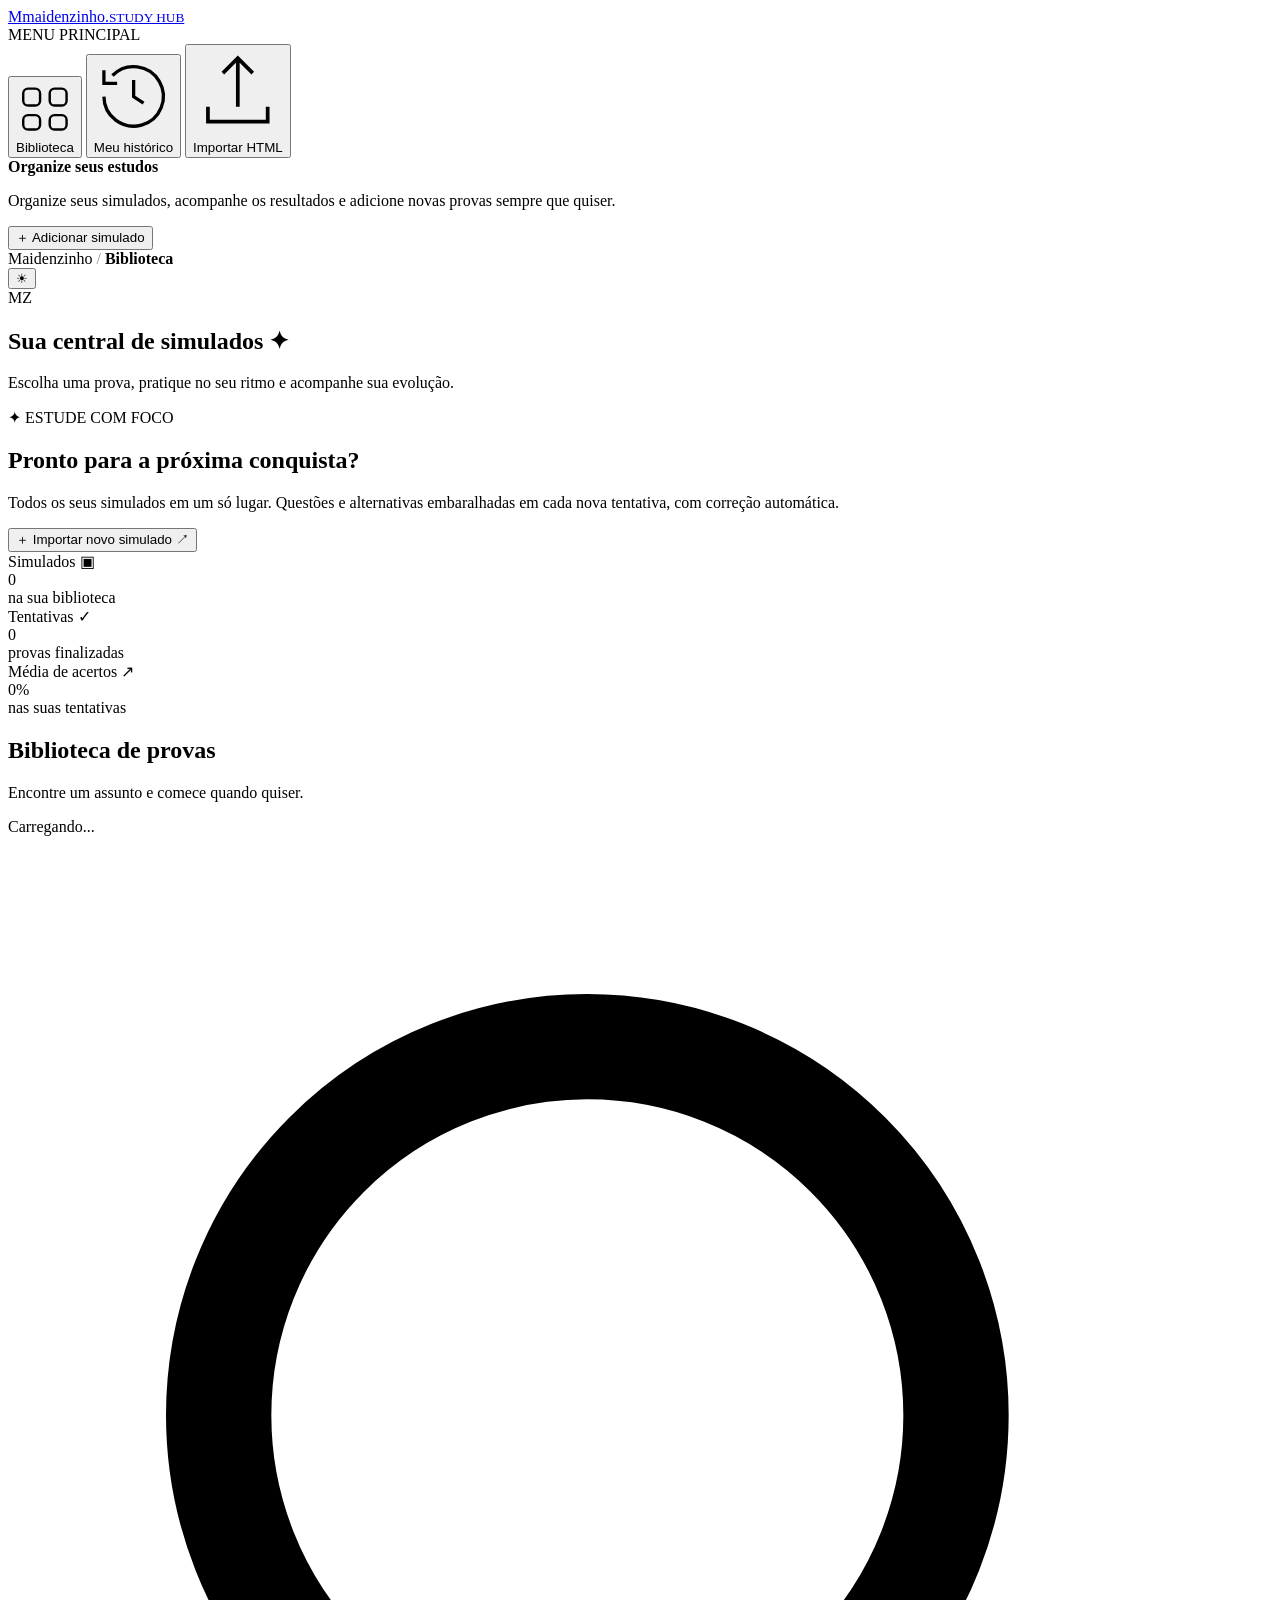
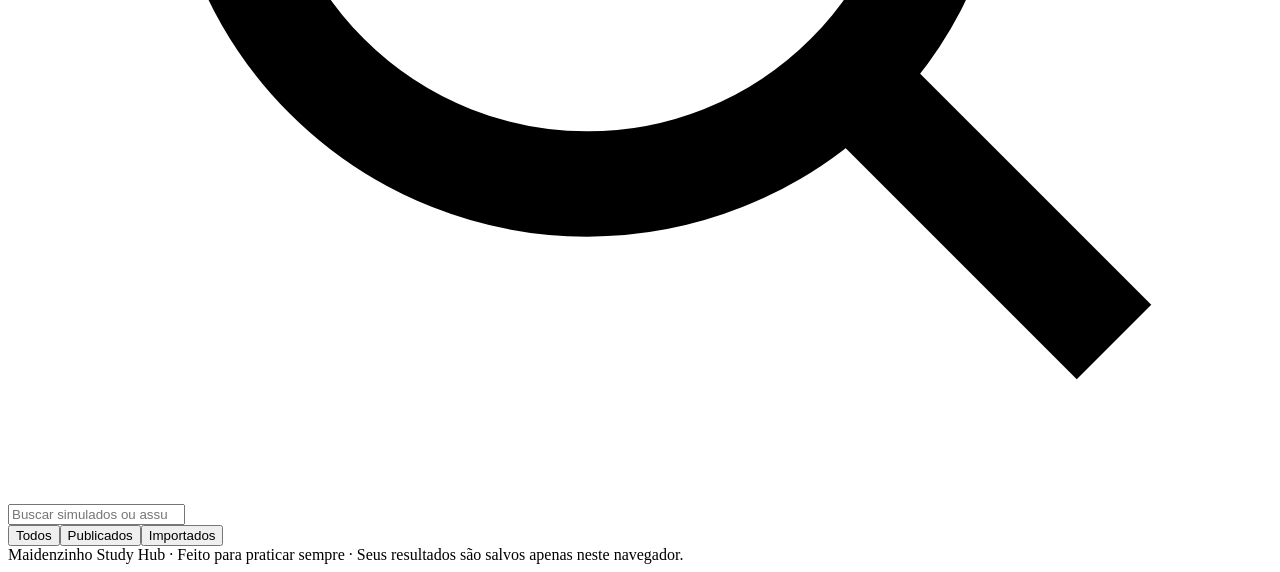
==== commit e5da0648: "correção" ====
--- a/simulados/index.html
+++ b/simulados/index.html
@@ -1,86 +1,15 @@
-<!doctype html><html lang="pt-BR" data-theme="dark"><head><meta charset="UTF-8"><meta name="viewport" content="width=device-width,initial-scale=1"><meta name="theme-color" content="#080c17"><meta name="description" content="Biblioteca dedicada aos simulados CRE7 e CRE8, com correção automática e histórico."><title>Maidenzinho · Simulados</title><style>
-@import url('https://fonts.googleapis.com/css2?family=DM+Sans:wght@400;500;600;700;800&family=Space+Grotesk:wght@500;600;700&display=swap');
-:root{color-scheme:dark;--bg:#080c17;--panel:#11182a;--panel2:#151e32;--ink:#f4f6ff;--muted:#98a5bd;--line:rgba(170,185,222,.14);--accent:#8b7bff;--accent2:#39d6bf;--ok:#49d9a1;--bad:#ff808f;--warn:#f5c97b;--shadow:0 22px 80px rgba(0,0,0,.25);--input:#0e1524;--chip:#1b2540}
-html[data-theme="light"]{color-scheme:light;--bg:#f3f5fb;--panel:#fff;--panel2:#f8faff;--ink:#202942;--muted:#627087;--line:rgba(64,82,128,.15);--accent:#6358dc;--accent2:#087f75;--ok:#088453;--bad:#b63851;--warn:#9c650b;--shadow:0 16px 48px rgba(35,55,105,.07);--input:#f8f9ff;--chip:#f0f1fa}
-*{box-sizing:border-box}html{scroll-behavior:smooth}body{margin:0;background:var(--bg);color:var(--ink);font:15px/1.55 'DM Sans',system-ui,sans-serif}button,input,select{font:inherit}button{cursor:pointer}a{color:inherit}button:focus-visible,input:focus-visible,select:focus-visible,.card:focus-visible{outline:3px solid var(--accent);outline-offset:3px}
-.shell{display:grid;grid-template-columns:246px minmax(0,1fr);min-height:100vh}.sidebar{border-right:1px solid var(--line);padding:29px 18px;background:var(--panel);position:sticky;top:0;height:100vh;display:flex;flex-direction:column;gap:8px}.brand{display:flex;align-items:center;gap:12px;text-decoration:none;padding:0 10px 34px}.brand-icon{height:38px;width:38px;border-radius:13px;display:grid;place-items:center;color:#fff;font:700 21px 'Space Grotesk',sans-serif;background:linear-gradient(145deg,#a296ff,#5547d3);box-shadow:0 6px 20px #8272ff44}.brand-name{font:700 21px 'Space Grotesk',sans-serif;letter-spacing:-.07em}.brand-name span{color:var(--accent)}.brand small{display:block;font-size:10px;letter-spacing:.14em;color:var(--muted);margin-top:-2px}.side-label{text-transform:uppercase;letter-spacing:.17em;font-size:10px;color:var(--muted);font-weight:800;padding:10px 15px}.nav{border:0;color:var(--muted);background:none;text-align:left;padding:13px 15px;border-radius:12px;display:flex;align-items:center;gap:12px;font-weight:700;width:100%}.nav:hover{background:var(--chip);color:var(--ink)}.nav.active{background:linear-gradient(92deg,rgba(139,123,255,.19),rgba(139,123,255,.07));color:var(--ink);box-shadow:inset 3px 0 var(--accent)}.nav svg{width:19px;height:19px;stroke-width:1.8}.side-bottom{margin-top:auto;border:1px solid var(--line);padding:14px;border-radius:16px;background:var(--panel2)}.side-bottom strong{display:block;font-size:13px}.side-bottom p{font-size:12px;color:var(--muted);margin:7px 0 13px}.side-bottom button{width:100%}.main{min-width:0;padding:32px max(24px,calc((100vw - 1280px)/5)) 70px;max-width:1530px;width:100%;margin:auto}.topbar{display:flex;justify-content:space-between;align-items:center;gap:15px;margin-bottom:32px}.breadcrumbs{font-size:13px;color:var(--muted)}.breadcrumbs b{color:var(--ink);font-weight:700}.topactions{display:flex;align-items:center;gap:10px}.iconbtn{height:39px;width:39px;border:1px solid var(--line);background:var(--panel);color:var(--ink);border-radius:12px;display:grid;place-items:center}.iconbtn:hover{border-color:var(--accent)}.avatar{height:39px;width:39px;border-radius:13px;background:linear-gradient(135deg,#30395b,#5f3b95);border:1px solid #9a89e755;display:grid;place-items:center;font-weight:800;font-size:13px}.main-title{font:700 clamp(26px,3vw,35px)/1.13 'Space Grotesk',sans-serif;letter-spacing:-.05em;margin:0}.sub{color:var(--muted);font-size:14px;margin:10px 0 0}.hero{background:radial-gradient(circle at 82% 20%,rgba(134,112,255,.38),transparent 37%),linear-gradient(117deg,#242b66,#161c41 53%,#152f3f);border:1px solid rgba(167,155,255,.26);border-radius:24px;padding:30px 33px;min-height:210px;position:relative;overflow:hidden;display:flex;align-items:center;margin:25px 0 22px;color:#f5f6ff}.hero:after{content:'';position:absolute;right:42px;top:18px;width:195px;height:195px;border:1px solid #ffffff30;border-radius:50%;box-shadow:0 0 0 34px #ffffff08,0 0 0 68px #ffffff08}.hero .hero-copy{position:relative;z-index:1;max-width:570px}.hero .eyebrow{font-size:11px;font-weight:800;letter-spacing:.15em;color:#95e7d7;text-transform:uppercase}.hero h2{font:700 clamp(26px,3vw,35px)/1.15 'Space Grotesk',system-ui,sans-serif;letter-spacing:-.045em;margin:10px 0}.hero p{color:#c6cbea;max-width:480px;margin:0 0 18px;font-size:14px}.btn{display:inline-flex;align-items:center;justify-content:center;gap:9px;border:1px solid transparent;background:var(--accent);color:white;border-radius:12px;padding:11px 17px;font-size:13px;font-weight:800;text-decoration:none;white-space:nowrap;transition:filter .15s,transform .15s}.btn:hover{filter:brightness(1.1);transform:translateY(-1px)}.btn.secondary{color:var(--ink);background:var(--panel2);border-color:var(--line)}.btn.ghost{color:var(--ink);background:transparent;border-color:var(--line)}.btn.text{background:transparent;color:var(--accent);border:0;padding:5px 0}.btn.small{padding:8px 12px;font-size:12px}.btn:disabled{opacity:.5;cursor:not-allowed;transform:none}.stats{display:grid;grid-template-columns:repeat(3,minmax(0,1fr));gap:14px;margin:20px 0 33px}.stat{background:var(--panel);border:1px solid var(--line);border-radius:18px;padding:20px 22px;min-width:0}.stat-top{font-weight:700;color:var(--muted);font-size:12px;display:flex;justify-content:space-between;align-items:center}.stat-top svg{width:19px;height:19px;stroke:var(--accent)}.stat-value{font:700 29px 'Space Grotesk',system-ui,sans-serif;margin:9px 0 2px;letter-spacing:-.055em}.stat-desc{font-size:12px;color:var(--muted)}.section-head{display:flex;justify-content:space-between;align-items:end;gap:20px;margin-bottom:19px}.section-head h2{font:700 21px 'Space Grotesk',system-ui,sans-serif;letter-spacing:-.035em;margin:0 0 4px}.section-head p{color:var(--muted);font-size:13px;margin:0}.toolbar{display:flex;gap:9px;align-items:center;flex-wrap:wrap;margin-bottom:18px}.searchbox{position:relative;flex:1;min-width:220px}.searchbox svg{position:absolute;top:13px;left:14px;width:17px;height:17px;color:var(--muted)}.searchbox input,.field{width:100%;border:1px solid var(--line);border-radius:12px;background:var(--panel);color:var(--ink);padding:11px 13px;outline:0}.searchbox input{padding-left:42px}.searchbox input:focus,.field:focus{border-color:var(--accent)}.filters{display:flex;gap:6px;flex-wrap:wrap}.chip{padding:9px 13px;border:1px solid var(--line);background:var(--panel);color:var(--muted);border-radius:12px;font-size:12px;font-weight:800}.chip.active{background:var(--chip);border-color:var(--accent);color:var(--ink)}.cards{display:grid;grid-template-columns:repeat(3,minmax(0,1fr));gap:16px}.quiz-card{min-width:0;display:flex;flex-direction:column;background:var(--panel);border:1px solid var(--line);border-radius:19px;padding:19px;transition:transform .15s,border-color .15s;box-shadow:var(--shadow)}.quiz-card:hover{transform:translateY(-3px);border-color:rgba(139,123,255,.55)}.card-art{height:91px;border-radius:13px;margin-bottom:16px;display:flex;justify-content:space-between;align-items:flex-start;padding:14px;background:linear-gradient(125deg,rgba(139,123,255,.28),rgba(94,68,171,.12));position:relative;overflow:hidden}.card-art::after{content:'';position:absolute;right:-22px;top:-39px;width:125px;height:125px;border:1px solid #ffffff33;border-radius:50%;box-shadow:0 0 0 24px #ffffff09,0 0 0 48px #ffffff07}.card-art.teal{background:linear-gradient(125deg,rgba(49,208,188,.24),rgba(39,99,101,.08))}.card-art.orange{background:linear-gradient(125deg,rgba(244,169,99,.22),rgba(117,63,85,.1))}.card-art.blue{background:linear-gradient(125deg,rgba(65,135,227,.25),rgba(59,57,141,.12))}.art-icon{width:45px;height:45px;border-radius:13px;background:#ffffff19;display:grid;place-items:center;font-size:22px}.origin{background:#09102245;border:1px solid #ffffff30;border-radius:999px;padding:4px 9px;font-size:10px;font-weight:800;color:#f7f8ff;z-index:1}.cardmeta{font-size:11px;font-weight:800;letter-spacing:.04em;color:var(--accent);text-transform:uppercase}.quiz-card h3{font:700 17px/1.35 'Space Grotesk',system-ui,sans-serif;margin:7px 0;letter-spacing:-.025em}.quiz-card p{color:var(--muted);font-size:12px;line-height:1.55;margin:0 0 15px;flex:1;min-height:38px}.card-foot{display:flex;justify-content:space-between;align-items:center;gap:10px;border-top:1px solid var(--line);padding-top:15px}.details{color:var(--muted);font-size:11px}.details strong{font-size:13px;color:var(--ink)}.card-actions{display:flex;gap:7px;align-items:center}.tiny-action{border:0;background:transparent;color:var(--muted);font-size:17px;padding:7px;border-radius:9px}.tiny-action:hover{background:var(--chip);color:var(--ink)}.empty{background:var(--panel);border:1px dashed var(--line);text-align:center;border-radius:18px;padding:40px 20px;color:var(--muted)}.empty h3{color:var(--ink);margin:8px 0}.notice{border:1px solid var(--line);border-radius:13px;background:var(--panel2);padding:12px 15px;font-size:12px;color:var(--muted)}.notice b{color:var(--ink)}
-.view[hidden]{display:none!important}.drop{border:2px dashed rgba(139,123,255,.37);background:linear-gradient(135deg,rgba(139,123,255,.08),rgba(57,214,191,.035));border-radius:19px;padding:42px 25px;text-align:center;cursor:pointer}.drop.drag{border-color:var(--accent2);background:rgba(57,214,191,.1)}.drop .dropicon{font-size:37px;margin-bottom:10px}.drop h3{margin:0 0 5px;font:700 20px 'Space Grotesk'}.drop p{color:var(--muted);font-size:13px}.import-cols{display:grid;grid-template-columns:1.1fr 1fr;gap:18px;margin-top:18px}.panel{border:1px solid var(--line);border-radius:18px;background:var(--panel);padding:22px}.panel h3{margin:0 0 10px;font:700 17px 'Space Grotesk'}.panel p,.panel li{font-size:13px;color:var(--muted)}.panel code{font-size:12px;color:var(--accent2)}.history-row{display:flex;align-items:center;gap:15px;padding:18px 4px;border-bottom:1px solid var(--line)}.history-bubble{border-radius:12px;height:42px;width:42px;display:grid;place-items:center;background:var(--chip);font-size:19px}.history-name{font-weight:800;font-size:14px}.history-date{font-size:12px;color:var(--muted)}.history-score{margin-left:auto;text-align:right}.history-score strong{display:block;font:700 21px 'Space Grotesk'}.tag{display:inline-block;background:var(--chip);border-radius:7px;padding:3px 7px;font-size:10px;color:var(--muted);font-weight:800}
-.runner-shell{display:grid;grid-template-columns:minmax(0,1fr) 245px;gap:19px;align-items:start}.exam-head{border:1px solid var(--line);border-radius:18px;background:var(--panel);padding:19px 23px;margin-bottom:15px}.exam-head h2{font:700 23px 'Space Grotesk',system-ui,sans-serif;letter-spacing:-.04em;margin:6px 0}.progress-track{height:7px;background:var(--chip);border-radius:999px;overflow:hidden;margin:14px 0 7px}.progress-fill{height:100%;background:linear-gradient(90deg,var(--accent),var(--accent2));transition:width .2s}.exam-toolbar{display:flex;justify-content:space-between;align-items:center;gap:10px;color:var(--muted);font-size:12px;font-weight:700}.question-wrap{background:var(--panel);border:1px solid var(--line);padding:26px;border-radius:18px;min-height:340px}.q-kicker{font-weight:800;letter-spacing:.12em;text-transform:uppercase;color:var(--accent);font-size:11px}.q-text{font-size:17px;line-height:1.64;font-weight:700;margin:12px 0 24px;white-space:pre-wrap;overflow-wrap:anywhere}.q-text code,.opt-text code{font:13px/1.6 ui-monospace,SFMono-Regular,Consolas,monospace;background:var(--input);border:1px solid var(--line);padding:2px 5px;border-radius:5px;color:var(--accent2)}.q-text pre{background:#0c1426;color:#e9f0ff;border:1px solid #273850;border-radius:12px;padding:15px;white-space:pre-wrap;overflow-wrap:anywhere;font:13px/1.55 ui-monospace,SFMono-Regular,Consolas,monospace;overflow:auto}.opt{display:flex;gap:13px;align-items:flex-start;padding:14px 15px;border-radius:12px;border:1px solid var(--line);margin-bottom:10px;cursor:pointer;transition:background .15s,border-color .15s}.opt:hover{border-color:var(--accent)}.opt input{accent-color:var(--accent);margin-top:5px;flex:none}.opt.selected{border-color:var(--accent);background:rgba(139,123,255,.09)}.opt.good{border-color:var(--ok);background:rgba(73,217,161,.1)}.opt.bad{border-color:var(--bad);background:rgba(255,128,143,.08)}.opt .letter{font-weight:900;font-size:12px;flex:none;background:var(--chip);width:25px;height:25px;border-radius:8px;display:grid;place-items:center}.opt-text{font-size:13px;line-height:1.6;white-space:pre-wrap;overflow-wrap:anywhere}.feedback{padding:15px;background:var(--panel2);border:1px solid var(--line);border-radius:13px;font-size:13px;margin-top:18px}.feedback h4{margin:0 0 5px}.feedback p{margin:5px 0;color:var(--muted)}.runner-actions{display:flex;justify-content:space-between;gap:10px;margin:16px 0}.runner-actions .right{display:flex;gap:8px}.side-exam{background:var(--panel);border:1px solid var(--line);border-radius:18px;padding:18px;position:sticky;top:24px}.side-exam h3{margin:0;font:700 16px 'Space Grotesk'}.side-exam p{font-size:12px;color:var(--muted);margin:5px 0 15px}.q-grid{display:grid;grid-template-columns:repeat(5,1fr);gap:7px}.qnav{aspect-ratio:1;border-radius:9px;border:1px solid var(--line);background:var(--panel2);color:var(--muted);font-size:12px;font-weight:800}.qnav.answered{color:var(--ink);background:rgba(139,123,255,.17);border-color:#8b7bff70}.qnav.current{border:2px solid var(--accent)}.qnav.right{background:rgba(73,217,161,.14);border-color:var(--ok)}.qnav.wrong{background:rgba(255,128,143,.1);border-color:var(--bad)}.qnav.flagged:after{content:'•';color:var(--warn);position:absolute;transform:translate(7px,-8px)}.qnav{position:relative}.status-key{display:flex;flex-wrap:wrap;gap:9px;margin-top:14px;color:var(--muted);font-size:10px}.status-key span{display:flex;align-items:center;gap:5px}.dot{height:7px;width:7px;border-radius:3px;background:var(--chip);border:1px solid var(--line)}.dot.purple{background:var(--accent)}.dot.green{background:var(--ok)}.result-head{text-align:center;padding:34px 20px;background:radial-gradient(circle at 50% 15%,rgba(139,123,255,.14),transparent 47%),var(--panel);border:1px solid var(--line);border-radius:20px}.result-score{font:800 68px/1 'Space Grotesk',system-ui,sans-serif;letter-spacing:-.06em;margin:14px 0}.result-head h2{font:700 25px 'Space Grotesk',system-ui,sans-serif;margin:0 0 8px}.result-head p{color:var(--muted);margin:0 0 20px}.result-metrics{display:flex;justify-content:center;gap:10px;flex-wrap:wrap;margin:18px 0}.metric{padding:12px 18px;background:var(--panel2);border-radius:12px;min-width:115px}.metric b{font-size:17px;display:block}.metric span{color:var(--muted);font-size:11px}.result-review{margin-top:22px}.result-review details{border:1px solid var(--line);background:var(--panel);border-radius:12px;padding:14px 16px;margin:8px 0}.result-review summary{cursor:pointer;font-weight:700;font-size:13px}.result-review p{font-size:12px;color:var(--muted);white-space:pre-wrap}.modal-back{position:fixed;inset:0;background:#040818bd;backdrop-filter:blur(8px);z-index:10;display:grid;place-items:center;padding:15px}.modal-back[hidden]{display:none}.modal{border:1px solid var(--line);background:var(--panel);border-radius:20px;width:min(960px,100%);height:min(770px,92vh);box-shadow:0 35px 100px #0008;display:flex;flex-direction:column;overflow:hidden}.modal-top{display:flex;justify-content:space-between;align-items:center;padding:15px 20px;border-bottom:1px solid var(--line)}.modal-top strong{font:700 18px 'Space Grotesk'}.legacy-frame{width:100%;flex:1;border:0;background:white}.toast{position:fixed;right:22px;bottom:21px;background:#26335b;color:#fff;border:1px solid #a397ff88;border-radius:13px;padding:13px 17px;box-shadow:0 10px 30px #0005;z-index:20;font-size:13px;max-width:350px}.toast[hidden]{display:none}.footer{margin-top:45px;text-align:center;color:var(--muted);font-size:11px}
-@media(max-width:1180px){.cards{grid-template-columns:repeat(2,minmax(0,1fr))}}@media(max-width:900px){.shell{grid-template-columns:1fr}.sidebar{position:static;height:auto;flex-direction:row;align-items:center;gap:5px;padding:12px 16px;overflow:auto}.brand{padding:0;margin-right:auto}.brand small,.side-label,.side-bottom{display:none}.nav{width:auto;padding:10px 12px;white-space:nowrap;font-size:12px}.nav svg{width:16px}.main{padding:24px 18px 60px}.runner-shell{grid-template-columns:1fr}.side-exam{position:static;order:-1}.q-grid{grid-template-columns:repeat(10,1fr)}.hero:after{right:-90px}}@media(max-width:640px){.sidebar{gap:1px}.brand-icon{width:34px;height:34px}.brand-name{font-size:18px}.nav{font-size:0;gap:0;padding:11px}.nav svg{width:20px;height:20px}.topbar{margin-bottom:24px}.hero{padding:25px 21px;min-height:230px}.hero:after{opacity:.55}.hero-copy{max-width:95%}.stats{grid-template-columns:repeat(3,1fr);gap:8px}.stat{padding:12px}.stat-value{font-size:24px}.stat-desc{font-size:10px}.stat-top{font-size:10px}.stat-top svg{display:none}.cards{grid-template-columns:1fr}.section-head{align-items:start;flex-direction:column}.import-cols{grid-template-columns:1fr}.question-wrap{padding:18px}.q-text{font-size:15px}.runner-actions{flex-wrap:wrap}.q-grid{grid-template-columns:repeat(7,1fr)}.history-row{gap:10px}.side-exam{padding:13px}.btn{padding:10px 12px}.topactions .avatar{display:none}}@media(prefers-reduced-motion:reduce){*{scroll-behavior:auto!important;transition:none!important}}@media print{.sidebar,.topbar,.runner-actions,.side-exam,.toast{display:none!important}.shell{display:block}.main{padding:0}.question-wrap{break-inside:avoid}}
-
-</style></head><body>
+<!doctype html><html lang="pt-BR" data-theme="dark"><head><meta charset="UTF-8"><meta name="viewport" content="width=device-width,initial-scale=1"><meta name="theme-color" content="#080c17"><meta name="description" content="Biblioteca de simulados com importação de provas, correção automática e histórico de estudos."><title>Maidenzinho · Simulados</title><link rel="stylesheet" href="style.css"></head><body>
 <div class="shell"><aside class="sidebar"><a class="brand" href="index.html"><span class="brand-icon">M</span><span><span class="brand-name">maiden<span>zinho.</span></span><small>STUDY HUB</small></span></a><div class="side-label">MENU PRINCIPAL</div>
 <button class="nav active" data-view="library"><svg viewBox="0 0 24 24" fill="none" stroke="currentColor"><rect x="3" y="4" width="7" height="7" rx="2"/><rect x="14" y="4" width="7" height="7" rx="2"/><rect x="3" y="15" width="7" height="6" rx="2"/><rect x="14" y="15" width="7" height="6" rx="2"/></svg>Biblioteca</button>
 <button class="nav" data-view="history"><svg viewBox="0 0 24 24" fill="none" stroke="currentColor"><path d="M3 12a9 9 0 1 0 2.6-6.4M3 4v4h4M12 7v5l3 2"/></svg>Meu histórico</button>
-<button class="nav" data-view="import"><svg viewBox="0 0 24 24" fill="none" stroke="currentColor"><path d="M12 16V3m-4 4 4-4 4 4M4 16v4h16v-4"/></svg>Importar HTML</button><div class="side-bottom"><strong>Organize seus estudos</strong><p>Comece pelo CRE7 e depois pratique o CRE8. Quando quiser, você também poderá importar um arquivo novo.</p><button class="btn small" data-view="import">＋ Adicionar simulado</button></div></aside>
+<button class="nav" data-view="import"><svg viewBox="0 0 24 24" fill="none" stroke="currentColor"><path d="M12 16V3m-4 4 4-4 4 4M4 16v4h16v-4"/></svg>Importar HTML</button><div class="side-bottom"><strong>Organize seus estudos</strong><p>Organize seus simulados, acompanhe os resultados e adicione novas provas sempre que quiser.</p><button class="btn small" data-view="import">＋ Adicionar simulado</button></div></aside>
 <main class="main"><div class="topbar"><div class="breadcrumbs">Maidenzinho <span style="opacity:.45">/</span> <b id="crumb">Biblioteca</b></div><div class="topactions"><button class="iconbtn" id="theme-btn" aria-label="Alternar tema" title="Modo claro/escuro">☀</button><div class="avatar" title="Minha área de estudos">MZ</div></div></div>
-<section class="view" id="view-library"><header><h1 class="main-title">Sua central de simulados <span style="color:var(--accent)">✦</span></h1><p class="sub">Escolha uma prova, pratique no seu ritmo e acompanhe sua evolução.</p></header><div class="hero"><div class="hero-copy"><div class="eyebrow">✦ ESTUDE COM FOCO</div><h2>Pronto para a próxima conquista?</h2><p>CRE7 e CRE8 reunidos em uma biblioteca, com questões originais e gabarito. Faça quantas tentativas quiser.</p><button class="btn" data-view="import">＋ Importar novo simulado <span>↗</span></button></div></div>
-<div class="stats"><div class="stat"><div class="stat-top">Simulados <span>▣</span></div><div class="stat-value" id="stat-quizzes">2</div><div class="stat-desc">na sua biblioteca</div></div><div class="stat"><div class="stat-top">Tentativas <span>✓</span></div><div class="stat-value" id="stat-done">0</div><div class="stat-desc">provas finalizadas</div></div><div class="stat"><div class="stat-top">Média de acertos <span>↗</span></div><div class="stat-value" id="stat-avg">0%</div><div class="stat-desc">nas suas tentativas</div></div></div>
-<div class="section-head"><div><h2>Biblioteca de provas</h2><p>Encontre um assunto e comece quando quiser.</p></div><span class="tag" id="card-count">Carregando...</span></div><div class="toolbar"><div class="searchbox"><svg viewBox="0 0 24 24" fill="none" stroke="currentColor" stroke-width="2"><circle cx="11" cy="11" r="7"/><path d="m16 16 5 5"/></svg><input id="search" type="search" aria-label="Buscar simulados" placeholder="Buscar simulados ou assuntos..." autocomplete="off"></div><div class="filters"><button class="chip active" data-filter="Todos">Todos</button><button class="chip" data-filter="Incluídos">Incluídos</button><button class="chip" data-filter="Importados">Importados</button></div></div><div id="library-cards" class="cards"></div></section>
-<section class="view" id="view-import" hidden><h1 class="main-title">Importar simulados</h1><p class="sub" style="margin-bottom:23px">Se quiser estudar outras provas futuramente, importe um HTML ou JSON manualmente. A biblioteca inicial contém somente CRE7 e CRE8.</p><input type="file" id="file-input" accept=".html,.htm,.json,text/html,application/json" multiple hidden><div class="drop" id="drop-zone" role="button" tabindex="0"><div class="dropicon">📤</div><h3>Arraste arquivos HTML para cá</h3><p>Ou clique para escolher um ou mais arquivos do computador.</p><button class="btn">Escolher arquivos</button><p style="font-size:11px;margin-bottom:0">Aceita .html, .htm e .json</p></div><div class="import-cols"><div class="panel"><h3>✨ Formatos compatíveis</h3><p><b>HTML de questões</b> com lista <code>const DATA = [...]</code>; HTML com <code>&lt;script id="quiz-data" type="application/json"&gt;</code>; e JSON com perguntas/alternativas/gabaritos.</p><p>Se o HTML possuir outro sistema de questões, ele abrirá no <b>visualizador de HTML original</b>, sem executar scripts com acesso aos dados deste portal.</p></div><div class="panel"><h3>💾 Onde os arquivos ficam?</h3><p>Os arquivos importados são mantidos no armazenamento local do navegador (IndexedDB). Não são enviados automaticamente ao GitHub nem compartilhados com outros aparelhos.</p><p>A importação é local neste navegador. O catálogo inicial desta versão contém apenas CRE7 e CRE8.</p></div></div><div class="panel" style="margin-top:16px"><h3>Modelo para criar novas provas</h3><p>Os simulados <code>cre7.html</code> e <code>cre8.html</code> estão incluídos e disponíveis separadamente.</p><a class="btn secondary small" href="cre7.html">Abrir CRE7 ↗</a> <a class="btn secondary small" href="cre8.html">Abrir CRE8 ↗</a></div></section>
+<section class="view" id="view-library"><header><h1 class="main-title">Sua central de simulados <span style="color:var(--accent)">✦</span></h1><p class="sub">Escolha uma prova, pratique no seu ritmo e acompanhe sua evolução.</p></header><div class="hero"><div class="hero-copy"><div class="eyebrow">✦ ESTUDE COM FOCO</div><h2>Pronto para a próxima conquista?</h2><p>Todos os seus simulados em um só lugar. Questões e alternativas embaralhadas em cada nova tentativa, com correção automática.</p><button class="btn" data-view="import">＋ Importar novo simulado <span>↗</span></button></div></div>
+<div class="stats"><div class="stat"><div class="stat-top">Simulados <span>▣</span></div><div class="stat-value" id="stat-quizzes">0</div><div class="stat-desc">na sua biblioteca</div></div><div class="stat"><div class="stat-top">Tentativas <span>✓</span></div><div class="stat-value" id="stat-done">0</div><div class="stat-desc">provas finalizadas</div></div><div class="stat"><div class="stat-top">Média de acertos <span>↗</span></div><div class="stat-value" id="stat-avg">0%</div><div class="stat-desc">nas suas tentativas</div></div></div>
+<div class="section-head"><div><h2>Biblioteca de provas</h2><p>Encontre um assunto e comece quando quiser.</p></div><span class="tag" id="card-count">Carregando...</span></div><div class="toolbar"><div class="searchbox"><svg viewBox="0 0 24 24" fill="none" stroke="currentColor" stroke-width="2"><circle cx="11" cy="11" r="7"/><path d="m16 16 5 5"/></svg><input id="search" type="search" aria-label="Buscar simulados" placeholder="Buscar simulados ou assuntos..." autocomplete="off"></div><div class="filters"><button class="chip active" data-filter="Todos">Todos</button><button class="chip" data-filter="Incluídos">Publicados</button><button class="chip" data-filter="Importados">Importados</button></div></div><div id="library-cards" class="cards"></div></section>
+<section class="view" id="view-import" hidden><h1 class="main-title">Importar simulados</h1><p class="sub" style="margin-bottom:23px">Adicione quantos simulados quiser enviando arquivos HTML ou JSON. Eles aparecerão na biblioteca deste navegador.</p><input type="file" id="file-input" accept=".html,.htm,.json,text/html,application/json" multiple hidden><div class="drop" id="drop-zone" role="button" tabindex="0"><div class="dropicon">📤</div><h3>Arraste arquivos HTML para cá</h3><p>Ou clique para escolher um ou mais arquivos do computador.</p><button class="btn">Escolher arquivos</button><p style="font-size:11px;margin-bottom:0">Aceita .html, .htm e .json</p></div><div class="import-cols"><div class="panel"><h3>✨ Formatos compatíveis</h3><p><b>HTML de questões</b> com lista <code>const DATA = [...]</code>; HTML com <code>&lt;script id="quiz-data" type="application/json"&gt;</code>; e JSON com perguntas/alternativas/gabaritos.</p><p>Se o HTML possuir outro sistema de questões, ele abrirá no <b>visualizador de HTML original</b>, sem executar scripts com acesso aos dados deste portal.</p></div><div class="panel"><h3>💾 Onde os arquivos ficam?</h3><p>Os arquivos importados são mantidos no armazenamento local do navegador (IndexedDB). Não são enviados automaticamente ao GitHub nem compartilhados com outros aparelhos.</p><p>As importações ficam neste navegador. Para disponibilizar uma prova em todos os dispositivos, publique o HTML e registre-o em <code>catalogo.json</code> no GitHub Pages.</p></div></div><div class="panel" style="margin-top:16px"><h3>Crie, importe e publique novas provas</h3><p>Use um modelo de simulado para criar e publicar novas provas, sem precisar modificar esta página principal.</p><a class="btn secondary small" href="modelo-simulado.html" download>↓ Baixar modelo HTML</a></div></section>
 <section class="view" id="view-history" hidden><div class="section-head"><div><h1 class="main-title">Seu histórico</h1><p class="sub">Suas tentativas e evolução ficam disponíveis neste navegador.</p></div><button id="clear-history" class="btn secondary small">Limpar histórico</button></div><div class="panel" id="history-list"></div></section>
-<section class="view" id="view-exam" hidden><div class="exam-head"><div class="exam-toolbar"><span id="exam-sub">Simulado</span><button class="btn text" id="btn-back">← Voltar à biblioteca</button></div><h2 id="exam-title">Simulado</h2><div class="progress-track"><div class="progress-fill" id="exam-progress" style="width:0%"></div></div><div class="exam-toolbar"><span id="exam-count">0 respondidas</span><span>⏱ <span id="exam-time">00:00</span></span></div></div><div class="runner-shell"><div><div class="question-wrap"><div class="exam-toolbar"><span id="exam-index">QUESTÃO 1 / 10</span><span id="q-mode">Assinale uma alternativa</span></div><div class="q-text" id="question-text"></div><div id="option-list"></div><div class="feedback" id="feedback" hidden></div></div><div class="runner-actions"><button id="btn-flag" class="btn secondary">☆ Marcar para revisar</button><div class="right"><button id="btn-prev" class="btn secondary">← Anterior</button><button id="btn-next" class="btn">Próxima →</button></div></div><button id="btn-finish" class="btn" style="width:100%;background:linear-gradient(110deg,#7666ed,#4eaeaa)">Finalizar e corrigir prova ✓</button></div><aside class="side-exam"><h3>Navegue pelas questões</h3><p>Você pode responder em qualquer ordem.</p><div class="q-grid" id="qnav-grid"></div><div class="status-key"><span><i class="dot purple"></i>Respondida</span><span><i class="dot"></i>Pendente</span></div><p><b id="nav-remaining">0 pendentes</b></p></aside></div></section>
+<section class="view" id="view-exam" hidden><div class="exam-head"><div class="exam-toolbar"><span id="exam-sub">Simulado</span><button class="btn text" id="btn-back">← Voltar à biblioteca</button></div><h2 id="exam-title">Simulado</h2><div class="progress-track"><div class="progress-fill" id="exam-progress" style="width:0%"></div></div><div class="exam-toolbar"><span id="exam-count">0 respondidas</span><span>⏱ <span id="exam-time">00:00</span></span></div></div><div class="runner-shell"><div><div class="question-wrap"><div class="exam-toolbar"><span id="exam-index">QUESTÃO 1 / —</span><span id="q-mode">Assinale uma alternativa</span></div><div class="q-text" id="question-text"></div><div id="option-list"></div><div class="feedback" id="feedback" hidden></div></div><div class="runner-actions"><button id="btn-flag" class="btn secondary">☆ Marcar para revisar</button><div class="right"><button id="btn-prev" class="btn secondary">← Anterior</button><button id="btn-next" class="btn">Próxima →</button></div></div><button id="btn-finish" class="btn" style="width:100%;background:linear-gradient(110deg,#7666ed,#4eaeaa)">Finalizar e corrigir prova ✓</button></div><aside class="side-exam"><h3>Navegue pelas questões</h3><p>Você pode responder em qualquer ordem.</p><div class="q-grid" id="qnav-grid"></div><div class="status-key"><span><i class="dot purple"></i>Respondida</span><span><i class="dot"></i>Pendente</span></div><p><b id="nav-remaining">0 pendentes</b></p></aside></div></section>
 <section class="view" id="view-result" hidden><div class="result-head"><div style="font-size:40px">🏅</div><h2>Simulado finalizado!</h2><p id="result-name">Simulado</p><div class="result-score" id="result-score">0%</div><b id="result-label">0/10 acertos</b><div class="result-metrics"><div class="metric"><b id="result-correct">0</b><span>Corretas</span></div><div class="metric"><b id="result-wrong">0</b><span>Incorretas</span></div><div class="metric"><b id="result-pending">0</b><span>Em branco</span></div><div class="metric"><b id="result-duration">00:00</b><span>Tempo</span></div></div><div style="display:flex;gap:10px;justify-content:center;flex-wrap:wrap"><button class="btn" id="result-review">Revisar questões</button><button class="btn secondary" id="result-library">Voltar à biblioteca</button></div></div><div class="result-review"><div class="section-head"><div><h2>Correção comentada</h2><p>Confira questão por questão e identifique os pontos de revisão.</p></div></div><div id="review-list"></div></div></section><footer class="footer">Maidenzinho Study Hub · Feito para praticar sempre · Seus resultados são salvos apenas neste navegador.</footer></main></div>
 <div class="modal-back" id="legacy-modal" hidden><div class="modal"><div class="modal-top"><strong id="legacy-title">HTML original</strong><div style="display:flex;gap:9px"><a id="legacy-original" href="#" target="_blank" rel="noopener" class="btn secondary small">Abrir página original ↗</a><button class="iconbtn" id="close-legacy" aria-label="Fechar">✕</button></div></div><iframe class="legacy-frame" id="legacy-frame" title="Simulado HTML original" sandbox="allow-scripts allow-forms allow-modals" referrerpolicy="no-referrer"></iframe></div></div><div class="toast" id="toast" role="status" hidden></div>
-<script id="embedded-quizzes" type="application/json">[{"id": "cre7", "title": "CRE7 · Avaliação Buffer Overflow", "desc": "10 perguntas e alternativas originais do exercício do professor, com o gabarito preservado.", "category": "Cibersegurança · Buffer overflow", "art": "purple", "questions": [{"cre": "CRE7", "no": 1, "q": "O que acontece quando o usuário digita mais de 9 caracteres (sem contar o '\\0') no campo de nome de usuário?", "options": ["O programa automaticamente trunca a entrada para 9 caracteres e adiciona o terminador '\\0', descartando os caracteres extras que foram digitados pelo usuário no terminal.", "A função scanf retorna um código de erro e o programa continua solicitando o nome de usuário até que o usuário digite uma entrada com no máximo 9 caracteres válidos.", "Os caracteres excedentes são escritos além do limite do array buffer_usuario, invadindo a área de memória da variável seguinte, que é a variável senha contendo \"s3nha\".", "Um erro de execução (segmentation fault) ocorre imediatamente, fazendo com que o programa seja encerrado pelo sistema operacional antes de processar a entrada do usuário.", "Os caracteres extras são armazenados em um buffer temporário do sistema operacional e serão lidos na próxima chamada de scanf, preenchendo automaticamente o campo senha."], "correct": 2}, {"cre": "CRE7", "no": 2, "q": "Qual é o impacto de segurança mais grave desta vulnerabilidade de buffer overflow no contexto deste programa de autenticação?", "options": ["Permite bypass completo da autenticação, onde um atacante pode ganhar acesso ao sistema definindo sua própria senha através do overflow, comprometendo totalmente a segurança do controle de acesso.", "Causa negação de serviço (DoS) ao corromper a memória do programa, fazendo com que ele trave constantemente e impedindo que usuários legítimos consigam fazer login no sistema.", "Expõe a senha original \"s3nha\" na memória para outros processos do sistema, permitindo que programas maliciosos leiam credenciais através de ataques de leitura de memória compartilhada.", "Permite a execução de código arbitrário através da injeção de shellcode no buffer, dando ao atacante controle total sobre o sistema operacional e acesso root ao servidor.", "Corrompe o arquivo de log do sistema ao sobrescrever ponteiros de arquivo, impedindo a auditoria de acessos e impossibilitando a detecção de tentativas de invasão não autorizadas."], "correct": 0}, {"cre": "CRE7", "no": 3, "q": "Se um atacante digitar \"AAAAAAAAAA123456\" (10 As seguidos de \"123456\") como nome de usuário, o que acontecerá com a variável senha?", "options": ["A variável senha conterá \"AAAAAAAAAAa\" devido ao overflow parcial, onde apenas os primeiros caracteres são sobrescritos e o resto do valor original é preservado na memória.", "A variável senha manterá seu valor original \"s3nha\" intacto, pois está protegida por um mecanismo de segurança do compilador que impede a sobrescrita de strings inicializadas.", "A variável senha se tornará uma string vazia, pois o overflow causa a inserção de múltiplos caracteres nulos '\\0' que terminam a string prematuramente no primeiro byte.", "A variável senha apontará para um endereço de memória inválido, causando um erro quando a função strcmp tentar acessá-la para fazer a comparação com buffer_senha.", "A variável senha será sobrescrita e passará a conter \"123456\" (com o '\\0' implícito), substituindo completamente o valor original \"s3nha\" que estava armazenado anteriormente."], "correct": 4}, {"cre": "CRE7", "no": 4, "q": "Se o programa fosse compilado com proteções modernas como stack canaries, como isso afetaria a exploração do buffer overflow?", "options": ["Os stack canaries criariam cópias de backup de todas as variáveis antes de cada scanf, restaurando os valores originais caso um overflow seja detectado após a leitura.", "Os stack canaries reorganizariam automaticamente as variáveis na memória em tempo de execução, colocando buffers após variáveis críticas para prevenir que overflows as alcancem.", "Os stack canaries criptografariam todas as strings na pilha, incluindo senhas, tornando impossível para o atacante saber qual valor usar para sobrescrever a variável senha.", "Os stack canaries limitariam automaticamente todas as operações de scanf para o tamanho correto do buffer, convertendo scanf(\"%s\") em scanf(\"%9s\") durante a compilação.", "Os stack canaries detectariam a modificação não autorizada da pilha causada pelo overflow e abortariam o programa antes que o atacante pudesse explorar a vulnerabilidade com sucesso."], "correct": 4}, {"cre": "CRE7", "no": 5, "q": "Por que a organização sequencial das variáveis buffer_usuario, senha e buffer_senha na memória é crítica para esta vulnerabilidade?", "options": ["Porque a função strcmp compara não apenas buffer_senha com senha, mas também verifica buffer_usuario, criando uma dependência entre todas as três variáveis do programa.", "Porque o sistema operacional aloca essas variáveis em páginas de memória protegidas, e a ordem determina quais permissões de leitura e escrita cada variável receberá na execução.", "Porque em C as variáveis locais são alocadas sequencialmente na pilha, permitindo que o overflow de buffer_usuario sobrescreva o conteúdo de senha, alterando a senha correta do sistema.", "Porque a biblioteca string.h requer que todas as variáveis do tipo char array sejam declaradas em sequência para que as funções de manipulação de strings funcionem corretamente.", "Porque o compilador otimiza o código colocando essas variáveis em registradores adjacentes, fazendo com que uma sobrescreva a outra quando há overflow de dados no processador."], "correct": 2}, {"cre": "CRE7", "no": 6, "q": "Após explorar o buffer overflow alterando a senha através do campo de usuário, o que o atacante precisa digitar no campo senha para conseguir acesso?", "options": ["O atacante precisa digitar uma string vazia ou apenas espaços em branco, pois o overflow insere caracteres nulos que fazem ambas as variáveis serem interpretadas como vazias.", "O atacante não precisa digitar nada no campo senha, pode apenas pressionar Enter, pois o overflow faz com que buffer_senha e senha apontem para o mesmo endereço.", "O atacante precisa digitar exatamente a mesma sequência de caracteres que ele usou para sobrescrever a variável senha através do overflow, garantindo que strcmp retorne 0.", "O atacante deve digitar a senha original \"s3nha\", pois o buffer overflow apenas desabilita a verificação de senha mas não altera o valor esperado pela comparação.", "O atacante pode digitar qualquer senha, pois o buffer overflow corrompe a função strcmp, fazendo com que ela sempre retorne 0 independentemente dos valores comparados."], "correct": 2}, {"cre": "CRE7", "no": 7, "q": "Se um atacante souber que pode sobrescrever a senha mas não souber a ordem exata das variáveis na memória, qual estratégia ele poderia usar?", "options": ["Ele poderia testar diferentes tamanhos de entrada no campo usuário, começando com 10 caracteres e aumentando gradualmente, observando quando consegue alterar o comportamento do programa.", "Ele deveria compilar o mesmo código em seu computador com as mesmas flags, pois o layout de memória é determinado pelo código fonte e será idêntico em qualquer compilação.", "Ele poderia usar caracteres especiais como '\\n' e '\\t' no nome de usuário, pois esses caracteres fazem o scanf pular variáveis na memória e escrever diretamente na senha.", "Ele precisaria necessariamente ter acesso ao binário compilado para usar um debugger, pois é impossível explorar buffer overflow sem conhecer os endereços exatos de memória.", "Ele poderia inserir instruções assembly no campo de usuário que seriam executadas pelo processador, permitindo ler o conteúdo da memória e descobrir onde está a senha."], "correct": 0}, {"cre": "CRE7", "no": 8, "q": "Por que este tipo de vulnerabilidade é mais comum em linguagem C do que em linguagens de alto nível como Python ou Java?", "options": ["Porque C é uma linguagem compilada e os erros ocorrem em tempo de execução, enquanto Python e Java são interpretadas e detectam esses erros durante a fase de interpretação do código.", "Porque C foi desenvolvida antes dos padrões de segurança modernos serem estabelecidos, enquanto Python e Java foram criadas após 2001 quando buffer overflow já era conhecido.", "Porque C armazena strings na pilha (stack) que é vulnerável a overflow, enquanto Python e Java armazenam todas as strings no heap que possui proteções automáticas do sistema.", "Porque C usa codificação ASCII para strings enquanto Python e Java usam Unicode, e a codificação Unicode possui proteções internas contra overflow que impedem esse tipo de ataque.", "Porque C não possui verificação automática de limites de arrays, permitindo escrita além dos limites alocados, enquanto linguagens modernas verificam limites e lançam exceções em overflows."], "correct": 4}, {"cre": "CRE7", "no": 9, "q": "Qual seria a correção mais adequada para prevenir o buffer overflow neste programa?", "options": ["Converter todas as variáveis char array para ponteiros char alocados dinamicamente com malloc, permitindo que o tamanho seja ajustado conforme necessário durante a execução.", "Declarar as variáveis em ordem diferente, colocando buffer_senha antes de senha e buffer_usuario depois, impedindo que o overflow alcance a variável crítica do sistema.", "Usar scanf(\"%9s\", buffer_usuario) e scanf(\"%9s\", buffer_senha) para limitar a leitura a 9 caracteres, preservando espaço para o terminador nulo '\\0' nos buffers de tamanho 10.", "Adicionar uma chamada para fflush(stdin) após cada scanf para limpar o buffer de entrada e garantir que caracteres extras não sejam processados nas leituras seguintes.", "Aumentar o tamanho dos buffers para 100 caracteres cada, tornando muito mais difícil para um atacante inserir strings grandes o suficiente para causar overflow na prática."], "correct": 2}, {"cre": "CRE7", "no": 10, "q": "Por que a função scanf(\"%s\") é considerada insegura para leitura de strings em buffers de tamanho fixo?", "options": ["Porque scanf(\"%s\") não limita a quantidade de caracteres lidos, continuando a armazenar dados além do tamanho do buffer até encontrar um espaço ou fim de linha, causando overflow.", "Porque scanf(\"%s\") não valida o tipo de caracteres inseridos, permitindo que códigos maliciosos em hexadecimal sejam executados diretamente da entrada do usuário no buffer.", "Porque scanf(\"%s\") não adiciona o caractere nulo '\\0' ao final da string, fazendo com que as funções de manipulação de string leiam além do buffer e acessem memória inválida.", "Porque scanf(\"%s\") converte automaticamente caracteres especiais em códigos de escape, podendo expandir a entrada para um tamanho maior que o esperado e causar overflow no buffer.", "Porque scanf(\"%s\") aloca memória dinamicamente para a string lida, mas não libera essa memória após o uso, causando vazamentos que podem sobrescrever outros dados do programa."], "correct": 0}]}, {"id": "cre8", "title": "CRE8 · Questões sobre o código-fonte", "desc": "9 perguntas e alternativas originais de leitura de código C, com o gabarito preservado.", "category": "Cibersegurança · Código C", "art": "teal", "questions": [{"cre": "CRE8", "no": 1, "q": "Por que o laço de repetição while(1) é utilizado em vez de um laço for?", "options": ["Para limitar o número de tentativas de login a 10, que é o tamanho dos buffers. Após 10 loops, a condição 1 se torna inválida e o laço se encerra.", "Para garantir que o programa execute exatamente uma vez, já que a condição 1 é avaliada como verdadeira na primeira verificação e depois se torna falsa.", "Para criar um loop que se repete indefinidamente até que uma condição específica (a senha correta) seja atendida e o comando break seja executado.", "Para otimizar o uso de memória, pois o laço while consome menos recursos do processador do que um laço for ao realizar operações repetitivas de I/O.", "É um requisito da biblioteca stdio_serial.h, que exige que todas as chamadas de printf e scanf estejam contidas dentro de um laço while(1) para funcionar."], "correct": 2}, {"cre": "CRE8", "no": 2, "q": "A comparação de senhas feita pela função strcmp diferencia letras maiúsculas de minúsculas?", "options": ["Não. A função strcmp converte automaticamente ambas as strings para letras minúsculas antes de realizar a comparação, para evitar erros de digitação por parte do usuário.", "Depende da biblioteca. Na string.h padrão, ela não diferencia, mas em implementações mais seguras (como string_s.h), essa diferenciação pode ser ativada pelo programador.", "Não, pois os caracteres são comparados com base em seus valores na tabela ASCII, e as letras maiúsculas e minúsculas possuem códigos numéricos sequenciais e equivalentes para a função.", "Sim. A função strcmp é \"case-sensitive\", o que significa que ela trata \"A\" como um caractere diferente de \"a\". Portanto, \"S3nha\" seria considerada uma senha incorreta.", "Apenas para o primeiro caractere da string. A função strcmp verifica se a primeira letra é maiúscula ou minúscula, mas ignora essa diferença para os caracteres seguintes da senha."], "correct": 3}, {"cre": "CRE8", "no": 3, "q": "Explique a diferença fundamental no uso das variáveis senha e buffer_senha.", "options": ["A variável senha é uma constante cujo valor não pode ser modificado, enquanto buffer_senha é uma variável global que pode ser acessada e alterada por qualquer parte do programa a qualquer momento.", "A senha é usada para validar o nome de usuário e a buffer_senha é utilizada para validar a senha de acesso, sendo ambas parte de um sistema de autenticação de dois fatores implementado no código.", "A variável senha armazena o valor correto e fixo da senha (\"s3nha\"), enquanto a buffer_senha é usada como um armazenamento temporário para a entrada que o usuário digita a cada tentativa.", "A variável senha guarda a senha criptografada em memória, enquanto a buffer_senha armazena a senha descriptografada após a digitação do usuário, para então poderem ser comparadas com segurança.", "Não existe diferença funcional entre elas; buffer_senha é apenas uma cópia de segurança da variável senha que é utilizada para garantir que o valor original não seja corrompido durante a execução."], "correct": 2}, {"cre": "CRE8", "no": 4, "q": "Qual é a condição exata que faz com que a mensagem \"Acesso CONCEDIDO\" seja exibida?", "options": ["É quando o ponteiro da variável buffer_senha passa a apontar para o mesmo endereço de memória da variável senha, indicando que ambas são iguais.", "A condição é quando a função scanf(\"%s\", buffer_senha) retorna um valor maior que 1, confirmando que o usuário digitou uma senha válida no terminal.", "A condição exata é quando o valor de retorno da função strcmp(buffer_senha, senha) é igual a 0, o que indica que as duas strings são idênticas.", "Acontece no momento em que a variável buffer_usuario e a variável buffer_senha possuem exatamente o mesmo conteúdo, ou seja, quando são idênticas.", "Ocorre se a quantidade de caracteres em buffer_senha for a mesma da variável senha, indicando que o tamanho das duas strings é compatível para o login."], "correct": 2}, {"cre": "CRE8", "no": 5, "q": "O nome de usuário digitado pelo usuário afeta a lógica de concessão de acesso?", "options": ["Sim, o nome de usuário é combinado com a senha para gerar um hash que é então comparado com um valor armazenado internamente.", "Não diretamente, mas o tamanho do nome de usuário é verificado para garantir que ele não exceda o tamanho máximo do buffer.", "Sim, o nome de usuário é usado como chave de criptografia para decifrar a senha armazenada antes de realizar a comparação.", "Não, o nome de usuário é apenas armazenado para ser exibido na mensagem de boas-vindas e não é usado na verificação de acesso.", "Sim, o acesso só é concedido se o nome de usuário for \"admin\" e a senha estiver correta, como uma dupla verificação."], "correct": 3}, {"cre": "CRE8", "no": 6, "q": "O que a função scanf(\"%s\", buffer_senha) faz quando o usuário digita uma entrada?", "options": ["A função converte automaticamente todos os caracteres para letras maiúsculas antes de armazená-los no buffer_senha, facilitando a comparação posterior com a senha correta.", "A função verifica se a entrada corresponde ao formato de uma senha válida antes de armazená-la no buffer, rejeitando entradas que não atendam aos critérios definidos.", "A função lê uma sequência de caracteres não-brancos da entrada padrão e armazena no array buffer_senha, adicionando automaticamente o caractere nulo '\\0' ao final.", "A função lê a entrada inteira incluindo espaços e quebras de linha até encontrar o caractere de fim de arquivo (EOF), armazenando tudo no buffer de senha do usuário.", "A função lê exatamente 10 caracteres da entrada, incluindo espaços em branco, e os armazena no buffer sem adicionar um terminador, preenchendo todo o espaço disponível."], "correct": 2}, {"cre": "CRE8", "no": 7, "q": "Se a linha break; fosse comentada ou removida, como o comportamento do programa mudaria após a inserção da senha correta?", "options": ["Ocorrerá um erro de compilação, pois a estrutura if dentro de um laço while(1) exige obrigatoriamente a presença de um comando break; para garantir que o programa tenha uma condição de término válida.", "O programa funcionaria normalmente na primeira vez, concedendo o acesso, mas na próxima vez que fosse executado, ele pularia a autenticação e iria direto para a mensagem \"Acesso CONCEDIDO\", pois o estado foi salvo.", "O programa imprimiria a mensagem \"Bem-vindo...\" e \"Acesso CONCEDIDO\", mas, como não sairia do laço, voltaria ao início, imprimiria o cabeçalho novamente e pediria o usuário e a senha outra vez, indefinidamente.", "O programa imprimiria a mensagem de \"Acesso CONCEDIDO\" e logo em seguida a mensagem de \"Acesso NEGADO\", pois sem o break o fluxo de execução continuaria para o bloco else, causando uma saída confusa.", "O programa entraria em um loop infinito imprimindo apenas a mensagem \"Bem-vindo...\" e \"Acesso CONCEDIDO\" repetidamente, sem nunca mais solicitar uma nova entrada de dados ao usuário, travando a aplicação."], "correct": 2}, {"cre": "CRE8", "no": 8, "q": "Qual o valor retornado pela função strcmp quando um usuário digita a senha \"senha\" (em minúsculas)?", "options": ["O mesmo valor da constante EOF, indicando que a string de entrada não pôde ser lida corretamente pelo scanf antes da comparação.", "O valor 0, pois a função strcmp ignora números e caracteres especiais ao realizar a comparação entre as duas strings informadas.", "Um valor nulo (NULL), pois a comparação entre \"senha\" e \"s3nha\" causaria um erro interno na biblioteca string.h devido aos tipos.", "O valor 1, que é o código padrão utilizado pela função strcmp para indicar que a segunda string é alfabeticamente maior que a primeira.", "Um valor diferente de zero. A função strcmp retornaria um número negativo ou positivo, indicando que \"senha\" não é igual a \"s3nha\"."], "correct": 4}, {"cre": "CRE8", "no": 9, "q": "Qual é o propósito principal da biblioteca #include <string.h> neste programa?", "options": ["Gerenciar a alocação dinâmica de memória para as variáveis do tipo string, evitando vazamentos de memória e falhas de segmentação durante a execução.", "Permitir o uso de funções matemáticas avançadas, como o cálculo de logaritmos e de raízes quadradas que são necessárias para a criptografia da senha.", "Definir os tipos de variáveis char e int e permitir a sua declaração e inicialização no começo da função main, que é o ponto de entrada do programa.", "Fornecer acesso a funções de manipulação de strings, especificamente a função strcmp que é usada para comparar a senha digitada com a senha correta.", "Realizar a inicialização da comunicação serial para que o programa consiga enviar e receber dados do terminal de usuário através da função stdio_serial_init."], "correct": 3}]}]</script><script>
-'use strict';
-/* Maidenzinho Study Hub — sem bibliotecas JS externas. */
-const $=id=>document.getElementById(id);
-const ehtml=s=>String(s??'').replace(/[&<>"']/g,c=>({'&':'&amp;','<':'&lt;','>':'&gt;','"':'&quot;',"'":'&#39;'}[c]));
-const KEY='maidenzinho.studyhub.cre-only.v2';
-const readStore=(k,d)=>{try{let v=localStorage.getItem(k);return v?JSON.parse(v):d}catch{return d}};
-const writeStore=(k,v)=>{try{localStorage.setItem(k,JSON.stringify(v));return true}catch{return false}};
-const shortDate=d=>new Date(d).toLocaleDateString('pt-BR',{day:'2-digit',month:'short',year:'numeric'});
-const clock=s=>String(Math.floor(s/60)).padStart(2,'0')+':'+String(Math.floor(s%60)).padStart(2,'0');
-const txtToHtml=t=>ehtml(t).replace(/```([a-zA-Z0-9+#-]*)\n([\s\S]*?)```/g,(_m,l,code)=>`<pre aria-label="Trecho de código ${ehtml(l)}"><code>${code.replace(/\n$/,'')}</code></pre>`).replace(/`([^`\n]+)`/g,'<code>$1</code>').replace(/\*\*(.*?)\*\*/g,'<b>$1</b>');
-const quizId=(src,name)=>name.toLowerCase().replace(/[^a-z0-9]+/g,'-').replace(/^-|-$/g,'')+'-'+(hash(src)||'quiz');
-const hash=s=>{let n=2166136261;for(let i=0;i<s.length;i++)n=Math.imul(n^s.charCodeAt(i),16777619);return(n>>>0).toString(36)};
-const state={view:'library',filter:'Todos',query:'',collection:[],current:null,index:0,answers:{},marked:false,flags:{},start:0,elapsed:0,history:readStore(KEY+'.history',[])};
-const icon=(name)=>({'books':'📚','bolt':'⚡','code':'⌘','file':'📝','repo':'🌐','folder':'📁'})[name]||'✦';
-const builtins=JSON.parse($('embedded-quizzes').textContent);
-function normalize(input,title='Simulado',id=''){let data=input,ttl=title;if(!Array.isArray(data)){if(Array.isArray(data.questions))data=data.questions;else if(data.content&&Array.isArray(data.content.questions))data=data.content.questions;else if(Array.isArray(data.DATA))data=data.DATA;else throw Error('Não encontrei a lista de perguntas.')}if(!data.length)throw Error('O arquivo não contém perguntas.');const questions=data.map((q,i)=>{let stem=q.q??q.question??q.enunciated??q.enunciado;if(typeof stem!=='string')throw Error('Questão '+(i+1)+' sem enunciado.');let opts=q.options??q.alternatives??q.alternativas;if(!Array.isArray(opts)||opts.length<2)throw Error('Questão '+(i+1)+' sem alternativas.');let options=opts.map((o,j)=>typeof o==='string'?{text:o,value:'ABCDE'[j]??String(j),feedback:''}:{text:String(o.label??o.text??o.option??''),value:String(o.value??('ABCDE'[j]??j)),feedback:String(o.feedback??'')});if(options.some(x=>!x.text))throw Error('Alternativa vazia na questão '+(i+1));let correct=[];if(Number.isInteger(q.correct)){if(q.correct<0||q.correct>=options.length)throw Error('Gabarito inválido na questão '+(i+1));correct=[q.correct]}else if(Array.isArray(q.correctValues)){correct=q.correctValues.map(v=>options.findIndex(o=>o.value===String(v))).filter(v=>v>=0)}else if(opts.some(o=>o&&typeof o==='object'&&o.isCorrect===true)){correct=opts.map((o,j)=>o?.isCorrect===true?j:-1).filter(j=>j>=0)}else if(typeof q.correct==='string'){let k=options.findIndex(o=>o.value===q.correct);if(k>=0)correct=[k]}if(!correct.length)throw Error('A questão '+(i+1)+' não possui gabarito reconhecido.');return {id:String(q.id??i+1),text:stem,options,correct:[...new Set(correct)],type:correct.length>1?'multi':'single',source:q.cre??'',number:q.no??(i+1)};});return {id:id||quizId(JSON.stringify(data),ttl),title:ttl,questions};}
-function findBracket(text,pos){let level=0,inString=false,quote='',escape=false;for(let i=pos;i<text.length;i++){let c=text[i];if(inString){if(escape){escape=false;continue}if(c==='\\'){escape=true;continue}if(c===quote){inString=false;quote=''}continue}if(c==='"'||c==="'"){inString=true;quote=c;continue}if(c==='['){level++;continue}if(c===']'){if(--level===0)return text.slice(pos,i+1)}}return null}
-function parseQuizDocument(source,filename){let doc=new DOMParser().parseFromString(source,'text/html');let title=doc.querySelector('meta[name="quiz-title"]')?.content||doc.querySelector('title')?.textContent||filename.replace(/\.html?$/i,'');let json=doc.querySelector('script[type="application/json"]#quiz-data,script[type="application/json"][data-quiz],script[type="application/json"]#embedded-quizzes');if(json){let d=JSON.parse(json.textContent);if(Array.isArray(d)&&d.some(x=>x.questions)){if(d.length!==1)throw Error('Escolha um simulado por arquivo HTML.');d=d[0]}return normalize(d,title)}let matches=[...source.matchAll(/\b(?:const|let|var)\s+(?:DATA|QUESTIONS|quizData|QUIZ_DATA)\s*=\s*\[/g)];for(let m of matches){let at=source.indexOf('[',m.index),str=findBracket(source,at);if(str){try{return normalize(JSON.parse(str),title)}catch{}}}throw Error('Formato desconhecido: abrir no modo HTML original.');}
-function importPlainJSON(source,filename){let d=JSON.parse(source);return normalize(d,filename.replace(/\.json$/i,''))}
-function getBuiltin(){return builtins.map(b=>({...normalize(b.questions,b.title,b.id),id:b.id,desc:b.desc,category:b.category||'Disciplina',origin:'Incluído',kind:'native',art:b.art||'purple'}))}
-state.collection=getBuiltin();
-function userQuizMeta(){return readStore(KEY+'.imports',[])}
-function setUserQuizMeta(v){writeStore(KEY+'.imports',v)}
-const DB={name:'maidenzinho_html_cre_only_v2',store:'imports'};
-const volatileDocs=new Map();
-async function storeImported(doc){try{await dbPut(doc)}catch{volatileDocs.set(doc.id,doc);writeStore(KEY+'.html.'+doc.id,doc)}}
-async function retrieveImported(id){try{let x=await dbGet(id);if(x)return x}catch{}return volatileDocs.get(id)||readStore(KEY+'.html.'+id,null)}
-async function eraseImported(id){try{await dbDelete(id)}catch{}volatileDocs.delete(id);try{localStorage.removeItem(KEY+'.html.'+id)}catch{}}
-function dbOpen(){return new Promise((resolve,reject)=>{let req=indexedDB.open(DB.name,1);req.onupgradeneeded=()=>req.result.createObjectStore(DB.store,{keyPath:'id'});req.onsuccess=()=>resolve(req.result);req.onerror=()=>reject(req.error)})}
-async function dbPut(doc){let db=await dbOpen();return new Promise((resolve,reject)=>{let tx=db.transaction(DB.store,'readwrite');tx.objectStore(DB.store).put(doc);tx.oncomplete=()=>{db.close();resolve()};tx.onerror=()=>{db.close();reject(tx.error)}})}
-async function dbGet(id){let db=await dbOpen();return new Promise((resolve,reject)=>{let r=db.transaction(DB.store).objectStore(DB.store).get(id);r.onsuccess=()=>{db.close();resolve(r.result)};r.onerror=()=>{db.close();reject(r.error)}})}
-async function dbDelete(id){let db=await dbOpen();return new Promise((resolve,reject)=>{let tx=db.transaction(DB.store,'readwrite');tx.objectStore(DB.store).delete(id);tx.oncomplete=()=>{db.close();resolve()};tx.onerror=()=>{db.close();reject(tx.error)}})}
-function toast(message){$('toast').textContent=message;$('toast').hidden=false;clearTimeout(toast.timer);toast.timer=setTimeout(()=>$('toast').hidden=true,4200)}
-function saveProgress(){if(!state.current||state.marked)return;writeStore(KEY+'.progress.'+state.current.id,{answers:state.answers,flags:state.flags,index:state.index,start:state.start})}
-function loadProgress(id){return readStore(KEY+'.progress.'+id,{answers:{},flags:{},index:0,start:Date.now()})}
-function questionCount(c){return c.questions?.length??null}
-function allCards(){return state.collection}
-function activeCount(){return Object.keys(state.answers).filter(i=>Object.values(state.answers[i]||{}).some(Boolean)).length}
-function score(qs,ans){let n=0;qs.forEach((q,i)=>{const a=ans[i]||{};if(q.correct.length===Object.keys(a).filter(k=>a[k]).length && q.correct.every(j=>a[j]))n++});return n}
-function scoreOne(q,ans){return q.correct.length===Object.keys(ans||{}).filter(k=>ans[k]).length&&q.correct.every(j=>ans?.[j])}
-function updateStats(){const local=state.collection.length;$('stat-quizzes').textContent=local;$('stat-done').textContent=state.history.length;let avg=state.history.length?Math.round(state.history.reduce((s,h)=>s+100*h.score/h.total,0)/state.history.length):0;$('stat-avg').textContent=avg+'%';}
-function route(view){state.view=view;document.querySelectorAll('.view').forEach(v=>v.hidden=v.id!=='view-'+view);document.querySelectorAll('.nav').forEach(n=>n.classList.toggle('active',n.dataset.view===view));$('crumb').textContent=({library:'Biblioteca',import:'Importar HTML',history:'Meu histórico',exam:'Fazendo simulado',result:'Resultado'}[view]||view);document.title=(view==='exam'&&state.current?state.current.title+' · ':'')+'Maidenzinho · Simulados';if(view==='library')drawLibrary();if(view==='history')drawHistory();window.scrollTo({top:0,behavior:'instant'});}
-function getMode(){return state.filter}
-function drawLibrary(){updateStats();const q=state.query.toLowerCase();let cards=allCards().filter(c=>(state.filter==='Todos'||(state.filter==='Importados'&&c.origin==='Importado')||(state.filter==='Incluídos'&&c.origin==='Incluído'))&&(c.title+' '+(c.desc||'')).toLowerCase().includes(q));$('card-count').textContent=cards.length+' disponíveis';$('library-cards').innerHTML=cards.length?cards.map(c=>`<article class="quiz-card"><div class="card-art ${ehtml(c.art||'purple')}"><div class="art-icon" aria-hidden="true">${ehtml(c.origin==='Importado'?'📂':c.id==='cre7'?'🛡️':'⌘')}</div><span class="origin">${ehtml(c.origin)}</span></div><div class="cardmeta">${ehtml(c.category||'Simulado')}</div><h3>${ehtml(c.title)}</h3><p>${ehtml(c.desc||'Arquivo de questões pronto para estudar.')}</p><div class="card-foot"><div class="details"><strong>${c.questions?c.questions.length+' questões':c.count?c.count+' questões':'HTML externo'}</strong><br>${ehtml(c.kind==='legacy'?'Página original':'Correção automática')}</div><div class="card-actions">${c.origin==='Importado'?`<button class="tiny-action" title="Excluir importação" aria-label="Excluir importação" data-remove="${ehtml(c.id)}">×</button>`:''}<button class="btn small" data-open="${ehtml(c.id)}">${c.kind==='legacy'?'Abrir':'Iniciar'} <span aria-hidden="true">↗</span></button></div></div></article>`).join(''):'<div class="empty" style="grid-column:1/-1"><div style="font-size:32px">⌕</div><h3>Nenhum simulado encontrado</h3><p>Tente outro termo ou importe um novo HTML.</p></div>';document.querySelectorAll('[data-open]').forEach(b=>b.onclick=()=>openCard(b.dataset.open));document.querySelectorAll('[data-remove]').forEach(b=>b.onclick=()=>removeQuiz(b.dataset.remove));}
-async function openCard(id){let c=state.collection.find(x=>x.id===id);if(!c)return toast('Simulado não encontrado.');try{if(c.kind==='native'&&Array.isArray(c.questions)){startQuiz(c);return}let source,filename=c.fileName||c.path||'simulado.html';if(c.origin==='Importado'){let obj=await retrieveImported(c.id);if(!obj)throw Error('Arquivo importado não encontrado neste navegador.');source=obj.text}else{let r=await fetch(c.path,{cache:'no-cache'});if(!r.ok)throw Error('Não foi possível carregar '+filename);source=await r.text()}try{let normalized=filename.toLowerCase().endsWith('.json')?importPlainJSON(source,filename):parseQuizDocument(source,filename);normalized.id=c.id;normalized.category=c.category;normalized.title=c.title;normalized.origin=c.origin;normalized.art=c.art;normalized.desc=c.desc;normalized.kind='native';startQuiz(normalized)}catch(error){showLegacy(c,source)}}catch(err){toast('Não foi possível abrir: '+err.message);if(c.path&&!location.protocol.startsWith('file'))window.open(c.path,'_blank','noopener')}}
-function showLegacy(c,source){$('legacy-title').textContent=c.title;$('legacy-modal').hidden=false;let iframe=$('legacy-frame');iframe.srcdoc=source;$('legacy-original').hidden=!c.path;$('legacy-original').href=c.path||'#'}
-function closeLegacy(){$('legacy-modal').hidden=true;$('legacy-frame').removeAttribute('srcdoc')}
-function startQuiz(c,review=null){state.current=c;state.marked=Boolean(review);const p=review?{answers:review.answers,flags:{},index:0,start:review.started}:{...loadProgress(c.id)};state.answers=p.answers||{};state.flags=p.flags||{};state.index=Math.min(p.index||0,c.questions.length-1);state.start=p.start||Date.now();route('exam');drawExam();}
-function drawExam(){let c=state.current;if(!c)return;const total=c.questions.length,answered=activeCount();$('exam-title').textContent=c.title;$('exam-sub').textContent=(c.category||'Simulado')+' · '+total+' questões · '+(state.marked?'Revisão corrigida':'Respostas salvas automaticamente');$('exam-progress').style.width=(answered/total*100)+'%';$('exam-count').textContent=answered+' de '+total+' respondidas';$('exam-index').textContent='QUESTÃO '+(state.index+1)+' / '+total;$('exam-time').textContent=clock(Math.floor((Date.now()-state.start)/1000));let q=c.questions[state.index],answer=state.answers[state.index]||{};let isMulti=q.type==='multi';$('question-text').innerHTML=txtToHtml(q.text);$('option-list').innerHTML=q.options.map((o,j)=>{let selected=Boolean(answer[j]);let good=state.marked&&q.correct.includes(j),bad=state.marked&&selected&&!q.correct.includes(j);return `<label class="opt ${selected?'selected':''} ${good?'good':''} ${bad?'bad':''}"><input type="${isMulti?'checkbox':'radio'}" name="answer" value="${j}" ${selected?'checked':''} ${state.marked?'disabled':''}><span class="letter">${ehtml(o.value.length<4?o.value:String.fromCharCode(65+j))}</span><span class="opt-text">${txtToHtml(o.text)}</span></label>`}).join('');$('q-mode').textContent=isMulti?'Marque todas as alternativas corretas':'Assinale uma alternativa';$('feedback').hidden=!state.marked;if(state.marked){let ok=scoreOne(q,answer);let correctList=q.correct.map(j=>q.options[j].value).join(', ');$('feedback').innerHTML=`<h4 style="color:var(${ok?'--ok':'--bad'})">${ok?'✓ Resposta correta':'✕ Resposta incorreta'} · Gabarito: ${ehtml(correctList)}</h4>${q.options.map((o,j)=>o.feedback&&((answer[j])||q.correct.includes(j))?`<p><b>${ehtml(o.value)}:</b> ${ehtml(o.feedback)}</p>`:'').join('')||'<p>Gabarito original preservado do material de origem.</p>'}`}document.querySelectorAll('#option-list input').forEach(i=>i.onchange=evt=>{let j=Number(evt.target.value);if(!state.answers[state.index])state.answers[state.index]={};if(isMulti){state.answers[state.index][j]=evt.target.checked}else{state.answers[state.index]={ [j]:true }}saveProgress();drawExam()});$('btn-prev').disabled=state.index===0;$('btn-next').textContent=state.index===total-1?'Última questão':'Próxima';$('btn-next').disabled=state.index===total-1;$('btn-finish').hidden=state.marked;$('btn-flag').hidden=state.marked;$('btn-flag').textContent=state.flags[state.index]?'★ Marcada para revisar':'☆ Marcar para revisar';$('qnav-grid').innerHTML=c.questions.map((q,i)=>{let v=state.answers[i]||{},answered=Object.keys(v).some(j=>v[j]),cls=state.marked?(scoreOne(q,v)?'right':'wrong'):(answered?'answered':'');return `<button aria-label="Ir para questão ${i+1}" title="Questão ${i+1}" data-qindex="${i}" class="qnav ${cls} ${i===state.index?'current':''} ${state.flags[i]?'flagged':''}">${i+1}</button>`}).join('');document.querySelectorAll('[data-qindex]').forEach(btn=>btn.onclick=()=>{state.index=Number(btn.dataset.qindex);saveProgress();drawExam();$('view-exam').scrollIntoView({behavior:'smooth',block:'start'})});$('nav-remaining').textContent=(total-answered)+' pendentes';}
-function finalize(){let qs=state.current.questions,answered=activeCount(),pending=qs.length-answered;if(pending&&!confirm(`Você deixou ${pending} questões sem responder. Deseja finalizar mesmo assim?`))return;let s=score(qs,state.answers),attempt={id:String(Date.now()),quizId:state.current.id,title:state.current.title,score:s,total:qs.length,answered,answers:structuredClone(state.answers),started:state.start,finished:Date.now()};state.history.unshift(attempt);state.history=state.history.slice(0,200);writeStore(KEY+'.history',state.history);try{localStorage.removeItem(KEY+'.progress.'+state.current.id)}catch{}state.marked=true;state.index=0;showResult(attempt)}
-function showResult(attempt){route('result');$('result-name').textContent=attempt.title;$('result-score').textContent=Math.round(100*attempt.score/attempt.total)+'%';$('result-label').textContent=attempt.score+'/'+attempt.total+' acertos';$('result-correct').textContent=attempt.score;$('result-wrong').textContent=attempt.answered-attempt.score;$('result-pending').textContent=attempt.total-attempt.answered;$('result-duration').textContent=clock(Math.round((attempt.finished-attempt.started)/1000));$('review-list').innerHTML=state.current.questions.map((q,i)=>{let answer=attempt.answers[i]||{},ok=scoreOne(q,answer),selected=q.options.filter((o,j)=>answer[j]).map(o=>o.value).join(', ')||'Não respondeu',correct=q.correct.map(j=>q.options[j].value).join(', ');return `<details><summary><span style="color:var(${ok?'--ok':'--bad'})">${ok?'✓':'✕'}</span> Questão ${i+1} · ${ehtml(q.text.slice(0,105))}${q.text.length>105?'…':''}</summary><p>Sua resposta: ${ehtml(selected)} · Correta: ${ehtml(correct)}</p>${q.options.filter((o,j)=>q.correct.includes(j)).map(o=>o.feedback?`<p>${ehtml(o.feedback)}</p>`:`<p>${ehtml(o.text)}</p>`).join('')}</details>`}).join('');updateStats()}
-function drawHistory(){let root=$('history-list');root.innerHTML=state.history.length?state.history.map(a=>`<div class="history-row"><div class="history-bubble">🎯</div><div><div class="history-name">${ehtml(a.title)}</div><div class="history-date">${shortDate(a.finished)} · ${a.answered}/${a.total} respondidas</div></div><div class="history-score"><strong>${Math.round(100*a.score/a.total)}%</strong><span class="tag">${a.score}/${a.total}</span></div></div>`).join(''):'<div class="empty"><div style="font-size:32px">📈</div><h3>Seu histórico começa aqui</h3><p>Ao corrigir um simulado, seu resultado aparecerá automaticamente neste painel.</p></div>'}
-async function removeQuiz(id){const c=state.collection.find(v=>v.id===id);if(!c||c.origin!=='Importado')return;if(!confirm('Excluir '+c.title+' da biblioteca deste navegador?'))return;await eraseImported(id);setUserQuizMeta(userQuizMeta().filter(x=>x.id!==id));state.collection=state.collection.filter(x=>x.id!==id);drawLibrary();toast('Simulado excluído deste navegador.');}
-async function processFiles(list){let files=Array.from(list).filter(f=>/\.(html?|json)$/i.test(f.name));if(!files.length)return toast('Escolha arquivos HTML ou JSON.');let count=0,issues=[];for(let f of files){try{let source=await f.text(),isJSON=/\.json$/i.test(f.name),parsed=null,legacy=false;try{parsed=isJSON?importPlainJSON(source,f.name):parseQuizDocument(source,f.name)}catch(e){if(isJSON)throw e;legacy=true}let id='import-'+quizId(source,f.name),meta={id,title:parsed?.title||f.name.replace(/\.html?$/i,''),desc:legacy?'HTML original importado: abre dentro do visualizador protegido.':'Importado do seu arquivo. Disponível para correção automática.',category:'Meu arquivo',origin:'Importado',kind:legacy?'legacy':'native',count:parsed?.questions.length||null,art:'orange',fileName:f.name};await storeImported({id,text:source,fileName:f.name});let m=userQuizMeta().filter(x=>x.id!==id);m.unshift(meta);setUserQuizMeta(m);state.collection=state.collection.filter(x=>x.id!==id).concat(meta);count++}catch(e){issues.push(`${f.name}: ${e.message}`)}}drawLibrary();$('file-input').value='';toast(count+' simulado(s) importado(s).'+(issues.length?' Erros: '+issues.join(' | ').slice(0,130):''));if(count)route('library')}
-async function reloadImports(){let list=userQuizMeta();state.collection=state.collection.filter(x=>x.origin!=='Importado').concat(list)}
-
-function setTheme(name){document.documentElement.dataset.theme=name;writeStore(KEY+'.theme',name);$('theme-btn').textContent=name==='dark'?'☀':'☾';$('theme-btn').title=name==='dark'?'Alternar para modo claro':'Alternar para modo escuro'}
-function init(){let theme=readStore(KEY+'.theme','dark');setTheme(theme);document.querySelectorAll('[data-view]').forEach(b=>b.addEventListener('click',()=>route(b.dataset.view)));document.querySelectorAll('[data-filter]').forEach(b=>b.addEventListener('click',()=>{state.filter=b.dataset.filter;document.querySelectorAll('[data-filter]').forEach(x=>x.classList.toggle('active',x===b));drawLibrary()}));$('search').oninput=e=>{state.query=e.target.value;drawLibrary()};$('theme-btn').onclick=()=>setTheme(document.documentElement.dataset.theme==='dark'?'light':'dark');$('file-input').addEventListener('change',e=>processFiles(e.target.files));const drop=$('drop-zone');drop.onclick=ev=>{if(!ev.target.closest('button'))$('file-input').click()};drop.addEventListener('dragover',e=>{e.preventDefault();drop.classList.add('drag')});drop.addEventListener('dragleave',()=>drop.classList.remove('drag'));drop.addEventListener('drop',e=>{e.preventDefault();drop.classList.remove('drag');processFiles(e.dataTransfer.files)});$('btn-prev').onclick=()=>{state.index--;saveProgress();drawExam()};$('btn-next').onclick=()=>{state.index++;saveProgress();drawExam()};$('btn-finish').onclick=finalize;$('btn-flag').onclick=()=>{state.flags[state.index]=!state.flags[state.index];saveProgress();drawExam()};$('btn-back').onclick=()=>route('library');$('result-library').onclick=()=>route('library');$('result-review').onclick=()=>{state.marked=true;route('exam');drawExam()};$('close-legacy').onclick=closeLegacy;$('legacy-modal').onclick=e=>{if(e.target.id==='legacy-modal')closeLegacy()};$('clear-history').onclick=()=>{if(confirm('Apagar todas as suas tentativas salvas neste navegador?')){state.history=[];writeStore(KEY+'.history',[]);drawHistory();updateStats()}};window.addEventListener('keydown',e=>{if(e.key==='Escape'&&!$('legacy-modal').hidden)closeLegacy()});setInterval(()=>{if(state.view==='exam'&&!state.marked)$('exam-time').textContent=clock(Math.floor((Date.now()-state.start)/1000))},1000);reloadImports().then(drawLibrary);drawLibrary()}
-init();
-
-</script></body></html>+<script src="catalogo.js" defer></script><script src="app.js" defer></script></body></html>
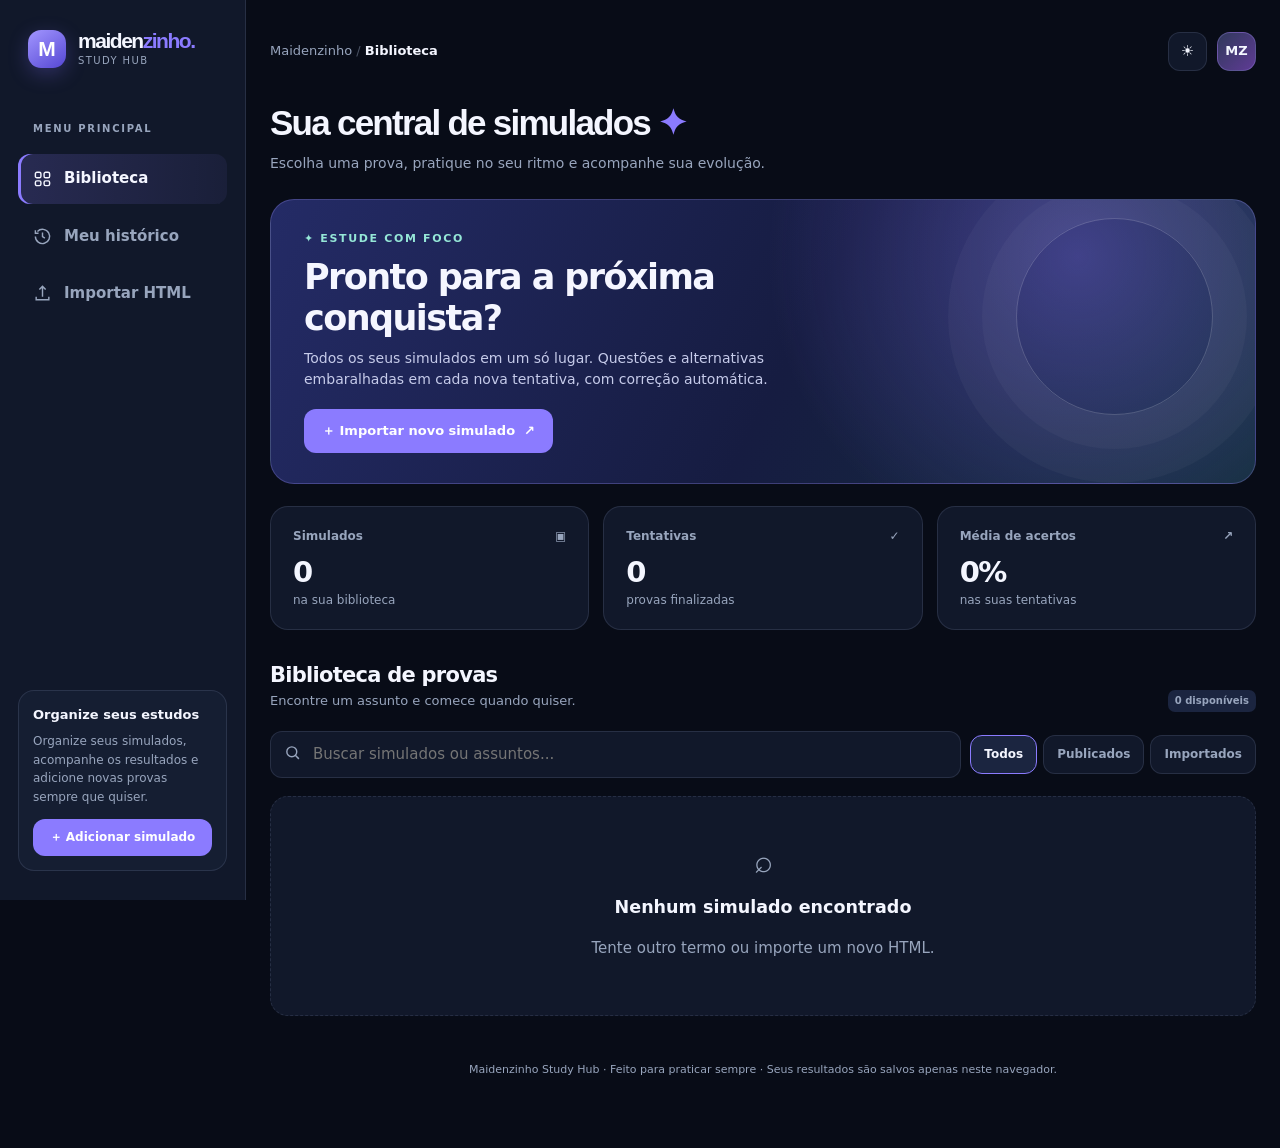
==== commit b1fcbad1: "colocado css novamente" ====
--- a/simulados/index.html
+++ b/simulados/index.html
@@ -1,4 +1,13 @@
-<!doctype html><html lang="pt-BR" data-theme="dark"><head><meta charset="UTF-8"><meta name="viewport" content="width=device-width,initial-scale=1"><meta name="theme-color" content="#080c17"><meta name="description" content="Biblioteca de simulados com importação de provas, correção automática e histórico de estudos."><title>Maidenzinho · Simulados</title><link rel="stylesheet" href="style.css"></head><body>
+<!doctype html><html lang="pt-BR" data-theme="dark"><head><meta charset="UTF-8"><meta name="viewport" content="width=device-width,initial-scale=1"><meta name="theme-color" content="#080c17"><meta name="description" content="Biblioteca de simulados com importação de provas, correção automática e histórico de estudos."><title>Maidenzinho · Simulados</title><style>
+:root{color-scheme:dark;--bg:#080c17;--panel:#11182a;--panel2:#151e32;--ink:#f4f6ff;--muted:#98a5bd;--line:rgba(170,185,222,.14);--accent:#8b7bff;--accent2:#39d6bf;--ok:#49d9a1;--bad:#ff808f;--warn:#f5c97b;--shadow:0 22px 80px rgba(0,0,0,.25);--input:#0e1524;--chip:#1b2540}
+html[data-theme="light"]{color-scheme:light;--bg:#f3f5fb;--panel:#fff;--panel2:#f8faff;--ink:#202942;--muted:#627087;--line:rgba(64,82,128,.15);--accent:#6358dc;--accent2:#087f75;--ok:#088453;--bad:#b63851;--warn:#9c650b;--shadow:0 16px 48px rgba(35,55,105,.07);--input:#f8f9ff;--chip:#f0f1fa}
+*{box-sizing:border-box}html{scroll-behavior:smooth}body{margin:0;background:var(--bg);color:var(--ink);font:15px/1.55 'DM Sans',system-ui,sans-serif}button,input,select{font:inherit}button{cursor:pointer}a{color:inherit}button:focus-visible,input:focus-visible,select:focus-visible,.card:focus-visible{outline:3px solid var(--accent);outline-offset:3px}
+.shell{display:grid;grid-template-columns:246px minmax(0,1fr);min-height:100vh}.sidebar{border-right:1px solid var(--line);padding:29px 18px;background:var(--panel);position:sticky;top:0;height:100vh;display:flex;flex-direction:column;gap:8px}.brand{display:flex;align-items:center;gap:12px;text-decoration:none;padding:0 10px 34px}.brand-icon{height:38px;width:38px;border-radius:13px;display:grid;place-items:center;color:#fff;font:700 21px 'Space Grotesk',sans-serif;background:linear-gradient(145deg,#a296ff,#5547d3);box-shadow:0 6px 20px #8272ff44}.brand-name{font:700 21px 'Space Grotesk',sans-serif;letter-spacing:-.07em}.brand-name span{color:var(--accent)}.brand small{display:block;font-size:10px;letter-spacing:.14em;color:var(--muted);margin-top:-2px}.side-label{text-transform:uppercase;letter-spacing:.17em;font-size:10px;color:var(--muted);font-weight:800;padding:10px 15px}.nav{border:0;color:var(--muted);background:none;text-align:left;padding:13px 15px;border-radius:12px;display:flex;align-items:center;gap:12px;font-weight:700;width:100%}.nav:hover{background:var(--chip);color:var(--ink)}.nav.active{background:linear-gradient(92deg,rgba(139,123,255,.19),rgba(139,123,255,.07));color:var(--ink);box-shadow:inset 3px 0 var(--accent)}.nav svg{width:19px;height:19px;stroke-width:1.8}.side-bottom{margin-top:auto;border:1px solid var(--line);padding:14px;border-radius:16px;background:var(--panel2)}.side-bottom strong{display:block;font-size:13px}.side-bottom p{font-size:12px;color:var(--muted);margin:7px 0 13px}.side-bottom button{width:100%}.main{min-width:0;padding:32px max(24px,calc((100vw - 1280px)/5)) 70px;max-width:1530px;width:100%;margin:auto}.topbar{display:flex;justify-content:space-between;align-items:center;gap:15px;margin-bottom:32px}.breadcrumbs{font-size:13px;color:var(--muted)}.breadcrumbs b{color:var(--ink);font-weight:700}.topactions{display:flex;align-items:center;gap:10px}.iconbtn{height:39px;width:39px;border:1px solid var(--line);background:var(--panel);color:var(--ink);border-radius:12px;display:grid;place-items:center}.iconbtn:hover{border-color:var(--accent)}.avatar{height:39px;width:39px;border-radius:13px;background:linear-gradient(135deg,#30395b,#5f3b95);border:1px solid #9a89e755;display:grid;place-items:center;font-weight:800;font-size:13px}.main-title{font:700 clamp(26px,3vw,35px)/1.13 'Space Grotesk',sans-serif;letter-spacing:-.05em;margin:0}.sub{color:var(--muted);font-size:14px;margin:10px 0 0}.hero{background:radial-gradient(circle at 82% 20%,rgba(134,112,255,.38),transparent 37%),linear-gradient(117deg,#242b66,#161c41 53%,#152f3f);border:1px solid rgba(167,155,255,.26);border-radius:24px;padding:30px 33px;min-height:210px;position:relative;overflow:hidden;display:flex;align-items:center;margin:25px 0 22px;color:#f5f6ff}.hero:after{content:'';position:absolute;right:42px;top:18px;width:195px;height:195px;border:1px solid #ffffff30;border-radius:50%;box-shadow:0 0 0 34px #ffffff08,0 0 0 68px #ffffff08}.hero .hero-copy{position:relative;z-index:1;max-width:570px}.hero .eyebrow{font-size:11px;font-weight:800;letter-spacing:.15em;color:#95e7d7;text-transform:uppercase}.hero h2{font:700 clamp(26px,3vw,35px)/1.15 'Space Grotesk',system-ui,sans-serif;letter-spacing:-.045em;margin:10px 0}.hero p{color:#c6cbea;max-width:480px;margin:0 0 18px;font-size:14px}.btn{display:inline-flex;align-items:center;justify-content:center;gap:9px;border:1px solid transparent;background:var(--accent);color:white;border-radius:12px;padding:11px 17px;font-size:13px;font-weight:800;text-decoration:none;white-space:nowrap;transition:filter .15s,transform .15s}.btn:hover{filter:brightness(1.1);transform:translateY(-1px)}.btn.secondary{color:var(--ink);background:var(--panel2);border-color:var(--line)}.btn.ghost{color:var(--ink);background:transparent;border-color:var(--line)}.btn.text{background:transparent;color:var(--accent);border:0;padding:5px 0}.btn.small{padding:8px 12px;font-size:12px}.btn:disabled{opacity:.5;cursor:not-allowed;transform:none}.stats{display:grid;grid-template-columns:repeat(3,minmax(0,1fr));gap:14px;margin:20px 0 33px}.stat{background:var(--panel);border:1px solid var(--line);border-radius:18px;padding:20px 22px;min-width:0}.stat-top{font-weight:700;color:var(--muted);font-size:12px;display:flex;justify-content:space-between;align-items:center}.stat-top svg{width:19px;height:19px;stroke:var(--accent)}.stat-value{font:700 29px 'Space Grotesk',system-ui,sans-serif;margin:9px 0 2px;letter-spacing:-.055em}.stat-desc{font-size:12px;color:var(--muted)}.section-head{display:flex;justify-content:space-between;align-items:end;gap:20px;margin-bottom:19px}.section-head h2{font:700 21px 'Space Grotesk',system-ui,sans-serif;letter-spacing:-.035em;margin:0 0 4px}.section-head p{color:var(--muted);font-size:13px;margin:0}.toolbar{display:flex;gap:9px;align-items:center;flex-wrap:wrap;margin-bottom:18px}.searchbox{position:relative;flex:1;min-width:220px}.searchbox svg{position:absolute;top:13px;left:14px;width:17px;height:17px;color:var(--muted)}.searchbox input,.field{width:100%;border:1px solid var(--line);border-radius:12px;background:var(--panel);color:var(--ink);padding:11px 13px;outline:0}.searchbox input{padding-left:42px}.searchbox input:focus,.field:focus{border-color:var(--accent)}.filters{display:flex;gap:6px;flex-wrap:wrap}.chip{padding:9px 13px;border:1px solid var(--line);background:var(--panel);color:var(--muted);border-radius:12px;font-size:12px;font-weight:800}.chip.active{background:var(--chip);border-color:var(--accent);color:var(--ink)}.cards{display:grid;grid-template-columns:repeat(3,minmax(0,1fr));gap:16px}.quiz-card{min-width:0;display:flex;flex-direction:column;background:var(--panel);border:1px solid var(--line);border-radius:19px;padding:19px;transition:transform .15s,border-color .15s;box-shadow:var(--shadow)}.quiz-card:hover{transform:translateY(-3px);border-color:rgba(139,123,255,.55)}.card-art{height:91px;border-radius:13px;margin-bottom:16px;display:flex;justify-content:space-between;align-items:flex-start;padding:14px;background:linear-gradient(125deg,rgba(139,123,255,.28),rgba(94,68,171,.12));position:relative;overflow:hidden}.card-art::after{content:'';position:absolute;right:-22px;top:-39px;width:125px;height:125px;border:1px solid #ffffff33;border-radius:50%;box-shadow:0 0 0 24px #ffffff09,0 0 0 48px #ffffff07}.card-art.teal{background:linear-gradient(125deg,rgba(49,208,188,.24),rgba(39,99,101,.08))}.card-art.orange{background:linear-gradient(125deg,rgba(244,169,99,.22),rgba(117,63,85,.1))}.card-art.blue{background:linear-gradient(125deg,rgba(65,135,227,.25),rgba(59,57,141,.12))}.art-icon{width:45px;height:45px;border-radius:13px;background:#ffffff19;display:grid;place-items:center;font-size:22px}.origin{background:#09102245;border:1px solid #ffffff30;border-radius:999px;padding:4px 9px;font-size:10px;font-weight:800;color:#f7f8ff;z-index:1}.cardmeta{font-size:11px;font-weight:800;letter-spacing:.04em;color:var(--accent);text-transform:uppercase}.quiz-card h3{font:700 17px/1.35 'Space Grotesk',system-ui,sans-serif;margin:7px 0;letter-spacing:-.025em}.quiz-card p{color:var(--muted);font-size:12px;line-height:1.55;margin:0 0 15px;flex:1;min-height:38px}.card-foot{display:flex;justify-content:space-between;align-items:center;gap:10px;border-top:1px solid var(--line);padding-top:15px}.details{color:var(--muted);font-size:11px}.details strong{font-size:13px;color:var(--ink)}.card-actions{display:flex;gap:7px;align-items:center}.tiny-action{border:0;background:transparent;color:var(--muted);font-size:17px;padding:7px;border-radius:9px}.tiny-action:hover{background:var(--chip);color:var(--ink)}.empty{background:var(--panel);border:1px dashed var(--line);text-align:center;border-radius:18px;padding:40px 20px;color:var(--muted)}.empty h3{color:var(--ink);margin:8px 0}.notice{border:1px solid var(--line);border-radius:13px;background:var(--panel2);padding:12px 15px;font-size:12px;color:var(--muted)}.notice b{color:var(--ink)}
+.view[hidden]{display:none!important}.drop{border:2px dashed rgba(139,123,255,.37);background:linear-gradient(135deg,rgba(139,123,255,.08),rgba(57,214,191,.035));border-radius:19px;padding:42px 25px;text-align:center;cursor:pointer}.drop.drag{border-color:var(--accent2);background:rgba(57,214,191,.1)}.drop .dropicon{font-size:37px;margin-bottom:10px}.drop h3{margin:0 0 5px;font:700 20px 'Space Grotesk'}.drop p{color:var(--muted);font-size:13px}.import-cols{display:grid;grid-template-columns:1.1fr 1fr;gap:18px;margin-top:18px}.panel{border:1px solid var(--line);border-radius:18px;background:var(--panel);padding:22px}.panel h3{margin:0 0 10px;font:700 17px 'Space Grotesk'}.panel p,.panel li{font-size:13px;color:var(--muted)}.panel code{font-size:12px;color:var(--accent2)}.history-row{display:flex;align-items:center;gap:15px;padding:18px 4px;border-bottom:1px solid var(--line)}.history-bubble{border-radius:12px;height:42px;width:42px;display:grid;place-items:center;background:var(--chip);font-size:19px}.history-name{font-weight:800;font-size:14px}.history-date{font-size:12px;color:var(--muted)}.history-score{margin-left:auto;text-align:right}.history-score strong{display:block;font:700 21px 'Space Grotesk'}.tag{display:inline-block;background:var(--chip);border-radius:7px;padding:3px 7px;font-size:10px;color:var(--muted);font-weight:800}
+.runner-shell{display:grid;grid-template-columns:minmax(0,1fr) 245px;gap:19px;align-items:start}.exam-head{border:1px solid var(--line);border-radius:18px;background:var(--panel);padding:19px 23px;margin-bottom:15px}.exam-head h2{font:700 23px 'Space Grotesk',system-ui,sans-serif;letter-spacing:-.04em;margin:6px 0}.progress-track{height:7px;background:var(--chip);border-radius:999px;overflow:hidden;margin:14px 0 7px}.progress-fill{height:100%;background:linear-gradient(90deg,var(--accent),var(--accent2));transition:width .2s}.exam-toolbar{display:flex;justify-content:space-between;align-items:center;gap:10px;color:var(--muted);font-size:12px;font-weight:700}.question-wrap{background:var(--panel);border:1px solid var(--line);padding:26px;border-radius:18px;min-height:340px}.q-kicker{font-weight:800;letter-spacing:.12em;text-transform:uppercase;color:var(--accent);font-size:11px}.q-text{font-size:17px;line-height:1.64;font-weight:700;margin:12px 0 24px;white-space:pre-wrap;overflow-wrap:anywhere}.q-text code,.opt-text code{font:13px/1.6 ui-monospace,SFMono-Regular,Consolas,monospace;background:var(--input);border:1px solid var(--line);padding:2px 5px;border-radius:5px;color:var(--accent2)}.q-text pre{background:#0c1426;color:#e9f0ff;border:1px solid #273850;border-radius:12px;padding:15px;white-space:pre-wrap;overflow-wrap:anywhere;font:13px/1.55 ui-monospace,SFMono-Regular,Consolas,monospace;overflow:auto}.opt{display:flex;gap:13px;align-items:flex-start;padding:14px 15px;border-radius:12px;border:1px solid var(--line);margin-bottom:10px;cursor:pointer;transition:background .15s,border-color .15s}.opt:hover{border-color:var(--accent)}.opt input{accent-color:var(--accent);margin-top:5px;flex:none}.opt.selected{border-color:var(--accent);background:rgba(139,123,255,.09)}.opt.good{border-color:var(--ok);background:rgba(73,217,161,.1)}.opt.bad{border-color:var(--bad);background:rgba(255,128,143,.08)}.opt .letter{font-weight:900;font-size:12px;flex:none;background:var(--chip);width:25px;height:25px;border-radius:8px;display:grid;place-items:center}.opt-text{font-size:13px;line-height:1.6;white-space:pre-wrap;overflow-wrap:anywhere}.feedback{padding:15px;background:var(--panel2);border:1px solid var(--line);border-radius:13px;font-size:13px;margin-top:18px}.feedback h4{margin:0 0 5px}.feedback p{margin:5px 0;color:var(--muted)}.runner-actions{display:flex;justify-content:space-between;gap:10px;margin:16px 0}.runner-actions .right{display:flex;gap:8px}.side-exam{background:var(--panel);border:1px solid var(--line);border-radius:18px;padding:18px;position:sticky;top:24px}.side-exam h3{margin:0;font:700 16px 'Space Grotesk'}.side-exam p{font-size:12px;color:var(--muted);margin:5px 0 15px}.q-grid{display:grid;grid-template-columns:repeat(5,1fr);gap:7px}.qnav{aspect-ratio:1;border-radius:9px;border:1px solid var(--line);background:var(--panel2);color:var(--muted);font-size:12px;font-weight:800}.qnav.answered{color:var(--ink);background:rgba(139,123,255,.17);border-color:#8b7bff70}.qnav.current{border:2px solid var(--accent)}.qnav.right{background:rgba(73,217,161,.14);border-color:var(--ok)}.qnav.wrong{background:rgba(255,128,143,.1);border-color:var(--bad)}.qnav.flagged:after{content:'•';color:var(--warn);position:absolute;transform:translate(7px,-8px)}.qnav{position:relative}.status-key{display:flex;flex-wrap:wrap;gap:9px;margin-top:14px;color:var(--muted);font-size:10px}.status-key span{display:flex;align-items:center;gap:5px}.dot{height:7px;width:7px;border-radius:3px;background:var(--chip);border:1px solid var(--line)}.dot.purple{background:var(--accent)}.dot.green{background:var(--ok)}.result-head{text-align:center;padding:34px 20px;background:radial-gradient(circle at 50% 15%,rgba(139,123,255,.14),transparent 47%),var(--panel);border:1px solid var(--line);border-radius:20px}.result-score{font:800 68px/1 'Space Grotesk',system-ui,sans-serif;letter-spacing:-.06em;margin:14px 0}.result-head h2{font:700 25px 'Space Grotesk',system-ui,sans-serif;margin:0 0 8px}.result-head p{color:var(--muted);margin:0 0 20px}.result-metrics{display:flex;justify-content:center;gap:10px;flex-wrap:wrap;margin:18px 0}.metric{padding:12px 18px;background:var(--panel2);border-radius:12px;min-width:115px}.metric b{font-size:17px;display:block}.metric span{color:var(--muted);font-size:11px}.result-review{margin-top:22px}.result-review details{border:1px solid var(--line);background:var(--panel);border-radius:12px;padding:14px 16px;margin:8px 0}.result-review summary{cursor:pointer;font-weight:700;font-size:13px}.result-review p{font-size:12px;color:var(--muted);white-space:pre-wrap}.modal-back{position:fixed;inset:0;background:#040818bd;backdrop-filter:blur(8px);z-index:10;display:grid;place-items:center;padding:15px}.modal-back[hidden]{display:none}.modal{border:1px solid var(--line);background:var(--panel);border-radius:20px;width:min(960px,100%);height:min(770px,92vh);box-shadow:0 35px 100px #0008;display:flex;flex-direction:column;overflow:hidden}.modal-top{display:flex;justify-content:space-between;align-items:center;padding:15px 20px;border-bottom:1px solid var(--line)}.modal-top strong{font:700 18px 'Space Grotesk'}.legacy-frame{width:100%;flex:1;border:0;background:white}.toast{position:fixed;right:22px;bottom:21px;background:#26335b;color:#fff;border:1px solid #a397ff88;border-radius:13px;padding:13px 17px;box-shadow:0 10px 30px #0005;z-index:20;font-size:13px;max-width:350px}.toast[hidden]{display:none}.footer{margin-top:45px;text-align:center;color:var(--muted);font-size:11px}
+@media(max-width:1180px){.cards{grid-template-columns:repeat(2,minmax(0,1fr))}}@media(max-width:900px){.shell{grid-template-columns:1fr}.sidebar{position:static;height:auto;flex-direction:row;align-items:center;gap:5px;padding:12px 16px;overflow:auto}.brand{padding:0;margin-right:auto}.brand small,.side-label,.side-bottom{display:none}.nav{width:auto;padding:10px 12px;white-space:nowrap;font-size:12px}.nav svg{width:16px}.main{padding:24px 18px 60px}.runner-shell{grid-template-columns:1fr}.side-exam{position:static;order:-1}.q-grid{grid-template-columns:repeat(10,1fr)}.hero:after{right:-90px}}@media(max-width:640px){.sidebar{gap:1px}.brand-icon{width:34px;height:34px}.brand-name{font-size:18px}.nav{font-size:0;gap:0;padding:11px}.nav svg{width:20px;height:20px}.topbar{margin-bottom:24px}.hero{padding:25px 21px;min-height:230px}.hero:after{opacity:.55}.hero-copy{max-width:95%}.stats{grid-template-columns:repeat(3,1fr);gap:8px}.stat{padding:12px}.stat-value{font-size:24px}.stat-desc{font-size:10px}.stat-top{font-size:10px}.stat-top svg{display:none}.cards{grid-template-columns:1fr}.section-head{align-items:start;flex-direction:column}.import-cols{grid-template-columns:1fr}.question-wrap{padding:18px}.q-text{font-size:15px}.runner-actions{flex-wrap:wrap}.q-grid{grid-template-columns:repeat(7,1fr)}.history-row{gap:10px}.side-exam{padding:13px}.btn{padding:10px 12px}.topactions .avatar{display:none}}@media(prefers-reduced-motion:reduce){*{scroll-behavior:auto!important;transition:none!important}}@media print{.sidebar,.topbar,.runner-actions,.side-exam,.toast{display:none!important}.shell{display:block}.main{padding:0}.question-wrap{break-inside:avoid}}
+
+</style></head><body>
 <div class="shell"><aside class="sidebar"><a class="brand" href="index.html"><span class="brand-icon">M</span><span><span class="brand-name">maiden<span>zinho.</span></span><small>STUDY HUB</small></span></a><div class="side-label">MENU PRINCIPAL</div>
 <button class="nav active" data-view="library"><svg viewBox="0 0 24 24" fill="none" stroke="currentColor"><rect x="3" y="4" width="7" height="7" rx="2"/><rect x="14" y="4" width="7" height="7" rx="2"/><rect x="3" y="15" width="7" height="6" rx="2"/><rect x="14" y="15" width="7" height="6" rx="2"/></svg>Biblioteca</button>
 <button class="nav" data-view="history"><svg viewBox="0 0 24 24" fill="none" stroke="currentColor"><path d="M3 12a9 9 0 1 0 2.6-6.4M3 4v4h4M12 7v5l3 2"/></svg>Meu histórico</button>
@@ -7,9 +16,108 @@
 <section class="view" id="view-library"><header><h1 class="main-title">Sua central de simulados <span style="color:var(--accent)">✦</span></h1><p class="sub">Escolha uma prova, pratique no seu ritmo e acompanhe sua evolução.</p></header><div class="hero"><div class="hero-copy"><div class="eyebrow">✦ ESTUDE COM FOCO</div><h2>Pronto para a próxima conquista?</h2><p>Todos os seus simulados em um só lugar. Questões e alternativas embaralhadas em cada nova tentativa, com correção automática.</p><button class="btn" data-view="import">＋ Importar novo simulado <span>↗</span></button></div></div>
 <div class="stats"><div class="stat"><div class="stat-top">Simulados <span>▣</span></div><div class="stat-value" id="stat-quizzes">0</div><div class="stat-desc">na sua biblioteca</div></div><div class="stat"><div class="stat-top">Tentativas <span>✓</span></div><div class="stat-value" id="stat-done">0</div><div class="stat-desc">provas finalizadas</div></div><div class="stat"><div class="stat-top">Média de acertos <span>↗</span></div><div class="stat-value" id="stat-avg">0%</div><div class="stat-desc">nas suas tentativas</div></div></div>
 <div class="section-head"><div><h2>Biblioteca de provas</h2><p>Encontre um assunto e comece quando quiser.</p></div><span class="tag" id="card-count">Carregando...</span></div><div class="toolbar"><div class="searchbox"><svg viewBox="0 0 24 24" fill="none" stroke="currentColor" stroke-width="2"><circle cx="11" cy="11" r="7"/><path d="m16 16 5 5"/></svg><input id="search" type="search" aria-label="Buscar simulados" placeholder="Buscar simulados ou assuntos..." autocomplete="off"></div><div class="filters"><button class="chip active" data-filter="Todos">Todos</button><button class="chip" data-filter="Incluídos">Publicados</button><button class="chip" data-filter="Importados">Importados</button></div></div><div id="library-cards" class="cards"></div></section>
-<section class="view" id="view-import" hidden><h1 class="main-title">Importar simulados</h1><p class="sub" style="margin-bottom:23px">Adicione quantos simulados quiser enviando arquivos HTML ou JSON. Eles aparecerão na biblioteca deste navegador.</p><input type="file" id="file-input" accept=".html,.htm,.json,text/html,application/json" multiple hidden><div class="drop" id="drop-zone" role="button" tabindex="0"><div class="dropicon">📤</div><h3>Arraste arquivos HTML para cá</h3><p>Ou clique para escolher um ou mais arquivos do computador.</p><button class="btn">Escolher arquivos</button><p style="font-size:11px;margin-bottom:0">Aceita .html, .htm e .json</p></div><div class="import-cols"><div class="panel"><h3>✨ Formatos compatíveis</h3><p><b>HTML de questões</b> com lista <code>const DATA = [...]</code>; HTML com <code>&lt;script id="quiz-data" type="application/json"&gt;</code>; e JSON com perguntas/alternativas/gabaritos.</p><p>Se o HTML possuir outro sistema de questões, ele abrirá no <b>visualizador de HTML original</b>, sem executar scripts com acesso aos dados deste portal.</p></div><div class="panel"><h3>💾 Onde os arquivos ficam?</h3><p>Os arquivos importados são mantidos no armazenamento local do navegador (IndexedDB). Não são enviados automaticamente ao GitHub nem compartilhados com outros aparelhos.</p><p>As importações ficam neste navegador. Para disponibilizar uma prova em todos os dispositivos, publique o HTML e registre-o em <code>catalogo.json</code> no GitHub Pages.</p></div></div><div class="panel" style="margin-top:16px"><h3>Crie, importe e publique novas provas</h3><p>Use um modelo de simulado para criar e publicar novas provas, sem precisar modificar esta página principal.</p><a class="btn secondary small" href="modelo-simulado.html" download>↓ Baixar modelo HTML</a></div></section>
+<section class="view" id="view-import" hidden><h1 class="main-title">Importar simulados</h1><p class="sub" style="margin-bottom:23px">Adicione quantos simulados quiser enviando arquivos HTML ou JSON. Eles aparecerão na biblioteca deste navegador.</p><input type="file" id="file-input" accept=".html,.htm,.json,text/html,application/json" multiple hidden><div class="drop" id="drop-zone" role="button" tabindex="0"><div class="dropicon">📤</div><h3>Arraste arquivos HTML para cá</h3><p>Ou clique para escolher um ou mais arquivos do computador.</p><button class="btn">Escolher arquivos</button><p style="font-size:11px;margin-bottom:0">Aceita .html, .htm e .json</p></div><div class="import-cols"><div class="panel"><h3>✨ Formatos compatíveis</h3><p><b>HTML de questões</b> com lista <code>const DATA = [...]</code>; HTML com <code>&lt;script id="quiz-data" type="application/json"&gt;</code>; e JSON com perguntas/alternativas/gabaritos.</p><p>Se o HTML possuir outro sistema de questões, ele abrirá no <b>visualizador de HTML original</b>, sem executar scripts com acesso aos dados deste portal.</p></div><div class="panel"><h3>💾 Onde os arquivos ficam?</h3><p>Os arquivos importados são mantidos no armazenamento local do navegador (IndexedDB). Não são enviados automaticamente ao GitHub nem compartilhados com outros aparelhos.</p><p>As importações ficam neste navegador. Para disponibilizar uma prova em todos os dispositivos, publique o HTML e registre-o em <code>catalogo.js</code> no GitHub Pages.</p></div></div><div class="panel" style="margin-top:16px"><h3>Crie, importe e publique novas provas</h3><p>Use um modelo de simulado para criar e publicar novas provas, sem precisar modificar esta página principal.</p><a class="btn secondary small" href="modelo-simulado.html" download>↓ Baixar modelo HTML</a></div></section>
 <section class="view" id="view-history" hidden><div class="section-head"><div><h1 class="main-title">Seu histórico</h1><p class="sub">Suas tentativas e evolução ficam disponíveis neste navegador.</p></div><button id="clear-history" class="btn secondary small">Limpar histórico</button></div><div class="panel" id="history-list"></div></section>
 <section class="view" id="view-exam" hidden><div class="exam-head"><div class="exam-toolbar"><span id="exam-sub">Simulado</span><button class="btn text" id="btn-back">← Voltar à biblioteca</button></div><h2 id="exam-title">Simulado</h2><div class="progress-track"><div class="progress-fill" id="exam-progress" style="width:0%"></div></div><div class="exam-toolbar"><span id="exam-count">0 respondidas</span><span>⏱ <span id="exam-time">00:00</span></span></div></div><div class="runner-shell"><div><div class="question-wrap"><div class="exam-toolbar"><span id="exam-index">QUESTÃO 1 / —</span><span id="q-mode">Assinale uma alternativa</span></div><div class="q-text" id="question-text"></div><div id="option-list"></div><div class="feedback" id="feedback" hidden></div></div><div class="runner-actions"><button id="btn-flag" class="btn secondary">☆ Marcar para revisar</button><div class="right"><button id="btn-prev" class="btn secondary">← Anterior</button><button id="btn-next" class="btn">Próxima →</button></div></div><button id="btn-finish" class="btn" style="width:100%;background:linear-gradient(110deg,#7666ed,#4eaeaa)">Finalizar e corrigir prova ✓</button></div><aside class="side-exam"><h3>Navegue pelas questões</h3><p>Você pode responder em qualquer ordem.</p><div class="q-grid" id="qnav-grid"></div><div class="status-key"><span><i class="dot purple"></i>Respondida</span><span><i class="dot"></i>Pendente</span></div><p><b id="nav-remaining">0 pendentes</b></p></aside></div></section>
 <section class="view" id="view-result" hidden><div class="result-head"><div style="font-size:40px">🏅</div><h2>Simulado finalizado!</h2><p id="result-name">Simulado</p><div class="result-score" id="result-score">0%</div><b id="result-label">0/10 acertos</b><div class="result-metrics"><div class="metric"><b id="result-correct">0</b><span>Corretas</span></div><div class="metric"><b id="result-wrong">0</b><span>Incorretas</span></div><div class="metric"><b id="result-pending">0</b><span>Em branco</span></div><div class="metric"><b id="result-duration">00:00</b><span>Tempo</span></div></div><div style="display:flex;gap:10px;justify-content:center;flex-wrap:wrap"><button class="btn" id="result-review">Revisar questões</button><button class="btn secondary" id="result-library">Voltar à biblioteca</button></div></div><div class="result-review"><div class="section-head"><div><h2>Correção comentada</h2><p>Confira questão por questão e identifique os pontos de revisão.</p></div></div><div id="review-list"></div></div></section><footer class="footer">Maidenzinho Study Hub · Feito para praticar sempre · Seus resultados são salvos apenas neste navegador.</footer></main></div>
 <div class="modal-back" id="legacy-modal" hidden><div class="modal"><div class="modal-top"><strong id="legacy-title">HTML original</strong><div style="display:flex;gap:9px"><a id="legacy-original" href="#" target="_blank" rel="noopener" class="btn secondary small">Abrir página original ↗</a><button class="iconbtn" id="close-legacy" aria-label="Fechar">✕</button></div></div><iframe class="legacy-frame" id="legacy-frame" title="Simulado HTML original" sandbox="allow-scripts allow-forms allow-modals" referrerpolicy="no-referrer"></iframe></div></div><div class="toast" id="toast" role="status" hidden></div>
-<script src="catalogo.js" defer></script><script src="app.js" defer></script></body></html>+<script src="catalogo.js"></script><script>
+'use strict';
+/* Maidenzinho Study Hub — sem bibliotecas JS externas. */
+const $=id=>document.getElementById(id);
+const ehtml=s=>String(s??'').replace(/[&<>"']/g,c=>({'&':'&amp;','<':'&lt;','>':'&gt;','"':'&quot;',"'":'&#39;'}[c]));
+const KEY='maidenzinho.studyhub.universal.v5';
+const LEGACY_KEY='maidenzinho.studyhub.cre-only.v2';
+const readStore=(k,d)=>{try{let v=localStorage.getItem(k);if(v!==null)return JSON.parse(v);if(k.startsWith(KEY+'.')){let old=localStorage.getItem(LEGACY_KEY+k.slice(KEY.length));if(old!==null)return JSON.parse(old)}return d}catch{return d}};
+const writeStore=(k,v)=>{try{localStorage.setItem(k,JSON.stringify(v));return true}catch{return false}};
+const shortDate=d=>new Date(d).toLocaleDateString('pt-BR',{day:'2-digit',month:'short',year:'numeric'});
+const clock=s=>String(Math.floor(s/60)).padStart(2,'0')+':'+String(Math.floor(s%60)).padStart(2,'0');
+const txtToHtml=t=>ehtml(t).replace(/```([a-zA-Z0-9+#-]*)\n([\s\S]*?)```/g,(_m,l,code)=>`<pre aria-label="Trecho de código ${ehtml(l)}"><code>${code.replace(/\n$/,'')}</code></pre>`).replace(/`([^`\n]+)`/g,'<code>$1</code>').replace(/\*\*(.*?)\*\*/g,'<b>$1</b>');
+const quizId=(src,name)=>name.toLowerCase().replace(/[^a-z0-9]+/g,'-').replace(/^-|-$/g,'')+'-'+(hash(src)||'quiz');
+const hash=s=>{let n=2166136261;for(let i=0;i<s.length;i++)n=Math.imul(n^s.charCodeAt(i),16777619);return(n>>>0).toString(36)};
+const state={view:'library',filter:'Todos',query:'',collection:[],current:null,index:0,answers:{},marked:false,flags:{},start:0,elapsed:0,history:readStore(KEY+'.history',[])};
+const icon=(name)=>({'books':'📚','bolt':'⚡','code':'⌘','file':'📝','repo':'🌐','folder':'📁'})[name]||'✦';
+function normalize(input,title='Simulado',id=''){let data=input,ttl=title;if(!Array.isArray(data)){if(Array.isArray(data.questions))data=data.questions;else if(data.content&&Array.isArray(data.content.questions))data=data.content.questions;else if(Array.isArray(data.DATA))data=data.DATA;else throw Error('Não encontrei a lista de perguntas.')}if(!data.length)throw Error('O arquivo não contém perguntas.');const questions=data.map((q,i)=>{let stem=q.q??q.question??q.enunciated??q.enunciado;if(typeof stem!=='string')throw Error('Questão '+(i+1)+' sem enunciado.');let opts=q.options??q.alternatives??q.alternativas;if(!Array.isArray(opts)||opts.length<2)throw Error('Questão '+(i+1)+' sem alternativas.');let options=opts.map((o,j)=>typeof o==='string'?{text:o,value:'ABCDE'[j]??String(j),feedback:''}:{text:String(o.label??o.text??o.option??''),value:String(o.value??('ABCDE'[j]??j)),feedback:String(o.feedback??'')});if(options.some(x=>!x.text))throw Error('Alternativa vazia na questão '+(i+1));let correct=[];if(Number.isInteger(q.correct)){if(q.correct<0||q.correct>=options.length)throw Error('Gabarito inválido na questão '+(i+1));correct=[q.correct]}else if(Array.isArray(q.correct)){correct=q.correct.map(v=>Number.isInteger(v)?v:options.findIndex(o=>o.value===String(v))).filter(v=>v>=0&&v<options.length)}else if(Array.isArray(q.correctValues)){correct=q.correctValues.map(v=>options.findIndex(o=>o.value===String(v))).filter(v=>v>=0)}else if(opts.some(o=>o&&typeof o==='object'&&o.isCorrect===true)){correct=opts.map((o,j)=>o?.isCorrect===true?j:-1).filter(j=>j>=0)}else if(typeof q.correct==='string'){let k=options.findIndex(o=>o.value===q.correct);if(k>=0)correct=[k]}if(!correct.length)throw Error('A questão '+(i+1)+' não possui gabarito reconhecido.');return {id:String(q.id??i+1),text:stem,options,correct:[...new Set(correct)],type:correct.length>1?'multi':'single',source:q.cre??'',number:q.no??(i+1)};});return {id:id||quizId(JSON.stringify(data),ttl),title:ttl,questions};}
+function findBracket(text,pos){let level=0,inString=false,quote='',escape=false;for(let i=pos;i<text.length;i++){let c=text[i];if(inString){if(escape){escape=false;continue}if(c==='\\'){escape=true;continue}if(c===quote){inString=false;quote=''}continue}if(c==='"'||c==="'"){inString=true;quote=c;continue}if(c==='['){level++;continue}if(c===']'){if(--level===0)return text.slice(pos,i+1)}}return null}
+function parseQuizDocument(source,filename){let doc=new DOMParser().parseFromString(source,'text/html');let title=doc.querySelector('meta[name="quiz-title"]')?.content||doc.querySelector('title')?.textContent||filename.replace(/\.html?$/i,'');let json=doc.querySelector('script[type="application/json"]#quiz-data,script[type="application/json"][data-quiz],script[type="application/json"]#embedded-quizzes');if(json){let d=JSON.parse(json.textContent);if(Array.isArray(d)&&d.some(x=>x.questions)){if(d.length!==1)throw Error('Escolha um simulado por arquivo HTML.');d=d[0]}return normalize(d,title)}let matches=[...source.matchAll(/\b(?:const|let|var)\s+(?:DATA|QUESTIONS|quizData|QUIZ_DATA)\s*=\s*\[/g)];for(let m of matches){let at=source.indexOf('[',m.index),str=findBracket(source,at);if(str){try{return normalize(JSON.parse(str),title)}catch{}}}throw Error('Formato desconhecido: abrir no modo HTML original.');}
+function importPlainJSON(source,filename){let d=JSON.parse(source);return normalize(d,filename.replace(/\.json$/i,''))}
+// Biblioteca vazia por padrão: todas as provas vêm de arquivos externos ou importação.
+state.collection=[];
+function userQuizMeta(){return readStore(KEY+'.imports',[])}
+function setUserQuizMeta(v){writeStore(KEY+'.imports',v)}
+const DB={name:'maidenzinho_html_cre_only_v2',store:'imports'};
+const volatileDocs=new Map();
+async function storeImported(doc){try{await dbPut(doc)}catch{volatileDocs.set(doc.id,doc);writeStore(KEY+'.html.'+doc.id,doc)}}
+async function retrieveImported(id){try{let x=await dbGet(id);if(x)return x}catch{}return volatileDocs.get(id)||readStore(KEY+'.html.'+id,null)}
+async function eraseImported(id){try{await dbDelete(id)}catch{}volatileDocs.delete(id);try{localStorage.removeItem(KEY+'.html.'+id)}catch{}}
+function dbOpen(){return new Promise((resolve,reject)=>{let req=indexedDB.open(DB.name,1);req.onupgradeneeded=()=>req.result.createObjectStore(DB.store,{keyPath:'id'});req.onsuccess=()=>resolve(req.result);req.onerror=()=>reject(req.error)})}
+async function dbPut(doc){let db=await dbOpen();return new Promise((resolve,reject)=>{let tx=db.transaction(DB.store,'readwrite');tx.objectStore(DB.store).put(doc);tx.oncomplete=()=>{db.close();resolve()};tx.onerror=()=>{db.close();reject(tx.error)}})}
+async function dbGet(id){let db=await dbOpen();return new Promise((resolve,reject)=>{let r=db.transaction(DB.store).objectStore(DB.store).get(id);r.onsuccess=()=>{db.close();resolve(r.result)};r.onerror=()=>{db.close();reject(r.error)}})}
+async function dbDelete(id){let db=await dbOpen();return new Promise((resolve,reject)=>{let tx=db.transaction(DB.store,'readwrite');tx.objectStore(DB.store).delete(id);tx.oncomplete=()=>{db.close();resolve()};tx.onerror=()=>{db.close();reject(tx.error)}})}
+function toast(message){$('toast').textContent=message;$('toast').hidden=false;clearTimeout(toast.timer);toast.timer=setTimeout(()=>$('toast').hidden=true,4200)}
+// Cada tentativa recebe permutacoes proprias. O banco original de perguntas nunca e modificado.
+function randomIndex(max) {
+  if (globalThis.crypto?.getRandomValues) {
+    const values = new Uint32Array(1);
+    const limit = 0x100000000 - (0x100000000 % max);
+    do { globalThis.crypto.getRandomValues(values); } while (values[0] >= limit);
+    return values[0] % max;
+  }
+  return Math.floor(Math.random()*max);
+}
+function shuffleIndexes(n){const a=Array.from({length:n},(_,i)=>i);for(let i=n-1;i>0;i--){const j=randomIndex(i+1);[a[i],a[j]]=[a[j],a[i]]}return a}
+function validPermutation(a,n){return Array.isArray(a)&&a.length===n&&new Set(a).size===n&&a.every(i=>Number.isInteger(i)&&i>=0&&i<n)}
+function validShufflePlan(quiz,p){return !!p&&validPermutation(p.questionOrder,quiz.questions.length)&&Array.isArray(p.optionOrders)&&p.optionOrders.length===quiz.questions.length&&quiz.questions.every((q,i)=>validPermutation(p.optionOrders[i],q.options.length))}
+function makeShufflePlan(quiz){return {questionOrder:shuffleIndexes(quiz.questions.length),optionOrders:quiz.questions.map(q=>shuffleIndexes(q.options.length))}}
+function shuffledQuiz(quiz,p){if(!validShufflePlan(quiz,p))return quiz;return {...quiz,questions:p.questionOrder.map(originalIndex=>{const q=quiz.questions[originalIndex],order=p.optionOrders[originalIndex];return {...q,options:order.map(i=>q.options[i]),correct:q.correct.map(oldIndex=>order.indexOf(oldIndex)).sort((a,b)=>a-b)}})}}
+const optionLetter=i=>i<26?String.fromCharCode(65+i):String(i+1);
+
+function saveProgress(){if(!state.current||state.marked)return;writeStore(KEY+'.progress.'+state.current.id,{answers:state.answers,flags:state.flags,index:state.index,start:state.start,shufflePlan:state.shufflePlan})}
+function loadProgress(id){return readStore(KEY+'.progress.'+id,null)}
+function questionCount(c){return c.questions?.length??null}
+function allCards(){return state.collection}
+function activeCount(){return Object.keys(state.answers).filter(i=>Object.values(state.answers[i]||{}).some(Boolean)).length}
+function score(qs,ans){let n=0;qs.forEach((q,i)=>{const a=ans[i]||{};if(q.correct.length===Object.keys(a).filter(k=>a[k]).length && q.correct.every(j=>a[j]))n++});return n}
+function scoreOne(q,ans){return q.correct.length===Object.keys(ans||{}).filter(k=>ans[k]).length&&q.correct.every(j=>ans?.[j])}
+function updateStats(){const local=state.collection.length;$('stat-quizzes').textContent=local;$('stat-done').textContent=state.history.length;let avg=state.history.length?Math.round(state.history.reduce((s,h)=>s+100*h.score/h.total,0)/state.history.length):0;$('stat-avg').textContent=avg+'%';}
+function route(view){state.view=view;document.querySelectorAll('.view').forEach(v=>v.hidden=v.id!=='view-'+view);document.querySelectorAll('.nav').forEach(n=>n.classList.toggle('active',n.dataset.view===view));$('crumb').textContent=({library:'Biblioteca',import:'Importar HTML',history:'Meu histórico',exam:'Fazendo simulado',result:'Resultado'}[view]||view);document.title=(view==='exam'&&state.current?state.current.title+' · ':'')+'Maidenzinho · Simulados';if(view==='library')drawLibrary();if(view==='history')drawHistory();window.scrollTo({top:0,behavior:'instant'});}
+function getMode(){return state.filter}
+function drawLibrary(){updateStats();const q=state.query.toLowerCase();let cards=allCards().filter(c=>(state.filter==='Todos'||(state.filter==='Importados'&&c.origin==='Importado')||(state.filter==='Incluídos'&&c.origin!=='Importado'))&&(c.title+' '+(c.desc||'')).toLowerCase().includes(q));$('card-count').textContent=cards.length+' disponíveis';$('library-cards').innerHTML=cards.length?cards.map(c=>`<article class="quiz-card"><div class="card-art ${ehtml(c.art||'purple')}"><div class="art-icon" aria-hidden="true">${ehtml(c.origin==='Importado'?'📂':c.art==='teal'?'⌘':'✦')}</div><span class="origin">${ehtml(c.origin)}</span></div><div class="cardmeta">${ehtml(c.category||'Simulado')}</div><h3>${ehtml(c.title)}</h3><p>${ehtml(c.desc||'Arquivo de questões pronto para estudar.')}</p><div class="card-foot"><div class="details"><strong>${c.questions?c.questions.length+' questões':c.count?c.count+' questões':'HTML externo'}</strong><br>${ehtml(c.kind==='legacy'?'Página original':'Correção automática')}</div><div class="card-actions">${c.origin==='Importado'?`<button class="tiny-action" title="Excluir importação" aria-label="Excluir importação" data-remove="${ehtml(c.id)}">×</button>`:''}<button class="btn small" data-open="${ehtml(c.id)}">${c.kind==='legacy'?'Abrir':'Iniciar'} <span aria-hidden="true">↗</span></button></div></div></article>`).join(''):'<div class="empty" style="grid-column:1/-1"><div style="font-size:32px">⌕</div><h3>Nenhum simulado encontrado</h3><p>Tente outro termo ou importe um novo HTML.</p></div>';document.querySelectorAll('[data-open]').forEach(b=>b.onclick=()=>openCard(b.dataset.open));document.querySelectorAll('[data-remove]').forEach(b=>b.onclick=()=>removeQuiz(b.dataset.remove));}
+async function openCard(id){let c=state.collection.find(x=>x.id===id);if(!c)return toast('Simulado não encontrado.');try{if(c.kind==='native'&&Array.isArray(c.questions)){startQuiz(c);return}
+      if(c.origin==='Publicado' && location.protocol==='file:'){ window.location.href=c.path; return; }
+      let source,filename=c.fileName||c.path||'simulado.html';if(c.origin==='Importado'){let obj=await retrieveImported(c.id);if(!obj)throw Error('Arquivo importado não encontrado neste navegador.');source=obj.text}else{let r=await fetch(c.path,{cache:'no-cache'});if(!r.ok)throw Error('Não foi possível carregar '+filename);source=await r.text()}try{let normalized=filename.toLowerCase().endsWith('.json')?importPlainJSON(source,filename):parseQuizDocument(source,filename);normalized.id=c.id;normalized.category=c.category;normalized.title=c.title;normalized.origin=c.origin;normalized.art=c.art;normalized.desc=c.desc;normalized.kind='native';startQuiz(normalized)}catch(error){showLegacy(c,source)}}catch(err){toast('Não foi possível abrir: '+err.message);if(c.path&&!location.protocol.startsWith('file'))window.open(c.path,'_blank','noopener')}}
+function showLegacy(c,source){$('legacy-title').textContent=c.title;$('legacy-modal').hidden=false;let iframe=$('legacy-frame');iframe.srcdoc=source;$('legacy-original').hidden=!c.path;$('legacy-original').href=c.path||'#'}
+function closeLegacy(){$('legacy-modal').hidden=true;$('legacy-frame').removeAttribute('srcdoc')}
+function startQuiz(c,review=null){state.marked=Boolean(review);const saved=review?review:loadProgress(c.id);const p=saved||{answers:{},flags:{},index:0,start:Date.now()};/* Tentativas antigas sem plano preservam a ordem em que foram respondidas. */state.shufflePlan=validShufflePlan(c,p.shufflePlan)?p.shufflePlan:(!saved?makeShufflePlan(c):null);state.current=state.shufflePlan?shuffledQuiz(c,state.shufflePlan):c;state.answers=p.answers||{};state.flags=p.flags||{};state.index=Math.max(0,Math.min(p.index||0,c.questions.length-1));state.start=p.start||Date.now();saveProgress();route('exam');drawExam();}
+function drawExam(){let c=state.current;if(!c)return;const total=c.questions.length,answered=activeCount();$('exam-title').textContent=c.title;$('exam-sub').textContent=(c.category||'Simulado')+' · '+total+' questões · '+(state.marked?'Revisão corrigida':'Respostas salvas automaticamente');$('exam-progress').style.width=(answered/total*100)+'%';$('exam-count').textContent=answered+' de '+total+' respondidas';$('exam-index').textContent='QUESTÃO '+(state.index+1)+' / '+total;$('exam-time').textContent=clock(Math.floor((Date.now()-state.start)/1000));let q=c.questions[state.index],answer=state.answers[state.index]||{};let isMulti=q.type==='multi';$('question-text').innerHTML=txtToHtml(q.text);$('option-list').innerHTML=q.options.map((o,j)=>{let selected=Boolean(answer[j]);let good=state.marked&&q.correct.includes(j),bad=state.marked&&selected&&!q.correct.includes(j);return `<label class="opt ${selected?'selected':''} ${good?'good':''} ${bad?'bad':''}"><input type="${isMulti?'checkbox':'radio'}" name="answer" value="${j}" ${selected?'checked':''} ${state.marked?'disabled':''}><span class="letter">${optionLetter(j)}</span><span class="opt-text">${txtToHtml(o.text)}</span></label>`}).join('');$('q-mode').textContent=isMulti?'Marque todas as alternativas corretas':'Assinale uma alternativa';$('feedback').hidden=!state.marked;if(state.marked){let ok=scoreOne(q,answer);let correctList=q.correct.map(j=>optionLetter(j)).join(', ');$('feedback').innerHTML=`<h4 style="color:var(${ok?'--ok':'--bad'})">${ok?'✓ Resposta correta':'✕ Resposta incorreta'} · Gabarito: ${ehtml(correctList)}</h4>${q.options.map((o,j)=>o.feedback&&((answer[j])||q.correct.includes(j))?`<p><b>${optionLetter(j)}:</b> ${ehtml(o.feedback)}</p>`:'').join('')||'<p>Gabarito original preservado do material de origem.</p>'}`}document.querySelectorAll('#option-list input').forEach(i=>i.onchange=evt=>{let j=Number(evt.target.value);if(!state.answers[state.index])state.answers[state.index]={};if(isMulti){state.answers[state.index][j]=evt.target.checked}else{state.answers[state.index]={ [j]:true }}saveProgress();drawExam()});$('btn-prev').disabled=state.index===0;$('btn-next').textContent=state.index===total-1?'Última questão':'Próxima';$('btn-next').disabled=state.index===total-1;$('btn-finish').hidden=state.marked;$('btn-flag').hidden=state.marked;$('btn-flag').textContent=state.flags[state.index]?'★ Marcada para revisar':'☆ Marcar para revisar';$('qnav-grid').innerHTML=c.questions.map((q,i)=>{let v=state.answers[i]||{},answered=Object.keys(v).some(j=>v[j]),cls=state.marked?(scoreOne(q,v)?'right':'wrong'):(answered?'answered':'');return `<button aria-label="Ir para questão ${i+1}" title="Questão ${i+1}" data-qindex="${i}" class="qnav ${cls} ${i===state.index?'current':''} ${state.flags[i]?'flagged':''}">${i+1}</button>`}).join('');document.querySelectorAll('[data-qindex]').forEach(btn=>btn.onclick=()=>{state.index=Number(btn.dataset.qindex);saveProgress();drawExam();$('view-exam').scrollIntoView({behavior:'smooth',block:'start'})});$('nav-remaining').textContent=(total-answered)+' pendentes';}
+function finalize(){let qs=state.current.questions,answered=activeCount(),pending=qs.length-answered;if(pending&&!confirm(`Você deixou ${pending} questões sem responder. Deseja finalizar mesmo assim?`))return;let s=score(qs,state.answers),attempt={id:String(Date.now()),quizId:state.current.id,title:state.current.title,score:s,total:qs.length,answered,answers:structuredClone(state.answers),shufflePlan:state.shufflePlan,started:state.start,finished:Date.now()};state.history.unshift(attempt);state.history=state.history.slice(0,200);writeStore(KEY+'.history',state.history);try{localStorage.removeItem(KEY+'.progress.'+state.current.id)}catch{}state.marked=true;state.index=0;showResult(attempt)}
+function showResult(attempt){route('result');$('result-name').textContent=attempt.title;$('result-score').textContent=Math.round(100*attempt.score/attempt.total)+'%';$('result-label').textContent=attempt.score+'/'+attempt.total+' acertos';$('result-correct').textContent=attempt.score;$('result-wrong').textContent=attempt.answered-attempt.score;$('result-pending').textContent=attempt.total-attempt.answered;$('result-duration').textContent=clock(Math.round((attempt.finished-attempt.started)/1000));$('review-list').innerHTML=state.current.questions.map((q,i)=>{let answer=attempt.answers[i]||{},ok=scoreOne(q,answer),selected=q.options.map((o,j)=>answer[j]?optionLetter(j):null).filter(Boolean).join(', ')||'Não respondeu',correct=q.correct.map(j=>optionLetter(j)).join(', ');return `<details><summary><span style="color:var(${ok?'--ok':'--bad'})">${ok?'✓':'✕'}</span> Questão ${i+1} · ${ehtml(q.text.slice(0,105))}${q.text.length>105?'…':''}</summary><p>Sua resposta: ${ehtml(selected)} · Correta: ${ehtml(correct)}</p>${q.options.filter((o,j)=>q.correct.includes(j)).map(o=>o.feedback?`<p>${ehtml(o.feedback)}</p>`:`<p>${ehtml(o.text)}</p>`).join('')}</details>`}).join('');updateStats()}
+function drawHistory(){let root=$('history-list');root.innerHTML=state.history.length?state.history.map(a=>`<div class="history-row"><div class="history-bubble">🎯</div><div><div class="history-name">${ehtml(a.title)}</div><div class="history-date">${shortDate(a.finished)} · ${a.answered}/${a.total} respondidas</div></div><div class="history-score"><strong>${Math.round(100*a.score/a.total)}%</strong><span class="tag">${a.score}/${a.total}</span></div></div>`).join(''):'<div class="empty"><div style="font-size:32px">📈</div><h3>Seu histórico começa aqui</h3><p>Ao corrigir um simulado, seu resultado aparecerá automaticamente neste painel.</p></div>'}
+async function removeQuiz(id){const c=state.collection.find(v=>v.id===id);if(!c||c.origin!=='Importado')return;if(!confirm('Excluir '+c.title+' da biblioteca deste navegador?'))return;await eraseImported(id);setUserQuizMeta(userQuizMeta().filter(x=>x.id!==id));state.collection=state.collection.filter(x=>x.id!==id);drawLibrary();toast('Simulado excluído deste navegador.');}
+async function processFiles(list){let files=Array.from(list).filter(f=>/\.(html?|json)$/i.test(f.name));if(!files.length)return toast('Escolha arquivos HTML ou JSON.');let count=0,issues=[];for(let f of files){try{let source=await f.text(),isJSON=/\.json$/i.test(f.name),parsed=null,legacy=false;try{parsed=isJSON?importPlainJSON(source,f.name):parseQuizDocument(source,f.name)}catch(e){if(isJSON)throw e;legacy=true}let id='import-'+quizId(source,f.name),meta={id,title:parsed?.title||f.name.replace(/\.html?$/i,''),desc:legacy?'HTML original importado: abre dentro do visualizador protegido.':'Importado do seu arquivo. Disponível para correção automática.',category:'Meu arquivo',origin:'Importado',kind:legacy?'legacy':'native',count:parsed?.questions.length||null,art:'orange',fileName:f.name};await storeImported({id,text:source,fileName:f.name});let m=userQuizMeta().filter(x=>x.id!==id);m.unshift(meta);setUserQuizMeta(m);state.collection=state.collection.filter(x=>x.id!==id).concat(meta);count++}catch(e){issues.push(`${f.name}: ${e.message}`)}}drawLibrary();$('file-input').value='';toast(count+' simulado(s) importado(s).'+(issues.length?' Erros: '+issues.join(' | ').slice(0,130):''));if(count)route('library')}
+async function reloadImports(){let list=userQuizMeta();state.collection=state.collection.filter(x=>x.origin!=='Importado').concat(list)}
+
+
+/* Catálogo externo: o index.html não contém questões nem declara simulados. */
+async function loadPublishedCatalog(){
+  const list=Array.isArray(window.MAIDEN_CATALOG)?window.MAIDEN_CATALOG:[];
+  const existing=new Set(state.collection.map(x=>x.id));
+  for(const item of list){
+    if(!item || typeof item!=='object')continue;
+    const file=String(item.file||'');
+    // Permite apenas HTML/JSON relativos, bloqueando protocolos e caminho externo.
+    if(!/^(?!\/)(?!.*(?:^|\/)\.\.?\/)[a-zA-Z0-9_./-]+\.(html?|json)$/i.test(file))continue;
+    const id=String(item.id||file).slice(0,80);
+    if(existing.has(id))continue;
+    const title=String(item.title||file.replace(/\.html?$|\.json$/i,'')).slice(0,140);
+    const entry={id,title,desc:String(item.description||'Simulado publicado na biblioteca.').slice(0,350),category:String(item.category||'Simulado').slice(0,90),origin:'Publicado',kind:'external',art:['purple','teal','orange'].includes(item.color)?item.color:'purple',count:Number.isInteger(item.count)&&item.count>=0?item.count:null,path:file,fileName:file};
+    state.collection.push(entry);existing.add(id);
+  }
+  drawLibrary();
+}
+
+function setTheme(name){document.documentElement.dataset.theme=name;writeStore(KEY+'.theme',name);$('theme-btn').textContent=name==='dark'?'☀':'☾';$('theme-btn').title=name==='dark'?'Alternar para modo claro':'Alternar para modo escuro'}
+function init(){let theme=readStore(KEY+'.theme','dark');setTheme(theme);document.querySelectorAll('[data-view]').forEach(b=>b.addEventListener('click',()=>route(b.dataset.view)));document.querySelectorAll('[data-filter]').forEach(b=>b.addEventListener('click',()=>{state.filter=b.dataset.filter;document.querySelectorAll('[data-filter]').forEach(x=>x.classList.toggle('active',x===b));drawLibrary()}));$('search').oninput=e=>{state.query=e.target.value;drawLibrary()};$('theme-btn').onclick=()=>setTheme(document.documentElement.dataset.theme==='dark'?'light':'dark');$('file-input').addEventListener('change',e=>processFiles(e.target.files));const drop=$('drop-zone');drop.onclick=()=>$('file-input').click();drop.onkeydown=e=>{if(e.target===drop&&(e.key==='Enter'||e.key===' ')){e.preventDefault();$('file-input').click()}};drop.addEventListener('dragover',e=>{e.preventDefault();drop.classList.add('drag')});drop.addEventListener('dragleave',()=>drop.classList.remove('drag'));drop.addEventListener('drop',e=>{e.preventDefault();drop.classList.remove('drag');processFiles(e.dataTransfer.files)});$('btn-prev').onclick=()=>{state.index--;saveProgress();drawExam()};$('btn-next').onclick=()=>{state.index++;saveProgress();drawExam()};$('btn-finish').onclick=finalize;$('btn-flag').onclick=()=>{state.flags[state.index]=!state.flags[state.index];saveProgress();drawExam()};$('btn-back').onclick=()=>route('library');$('result-library').onclick=()=>route('library');$('result-review').onclick=()=>{state.marked=true;route('exam');drawExam()};$('close-legacy').onclick=closeLegacy;$('legacy-modal').onclick=e=>{if(e.target.id==='legacy-modal')closeLegacy()};$('clear-history').onclick=()=>{if(confirm('Apagar todas as suas tentativas salvas neste navegador?')){state.history=[];writeStore(KEY+'.history',[]);drawHistory();updateStats()}};window.addEventListener('keydown',e=>{if(e.key==='Escape'&&!$('legacy-modal').hidden)closeLegacy()});setInterval(()=>{if(state.view==='exam'&&!state.marked)$('exam-time').textContent=clock(Math.floor((Date.now()-state.start)/1000))},1000);reloadImports().then(loadPublishedCatalog).then(drawLibrary);drawLibrary()}
+init();
+
+</script></body></html>
